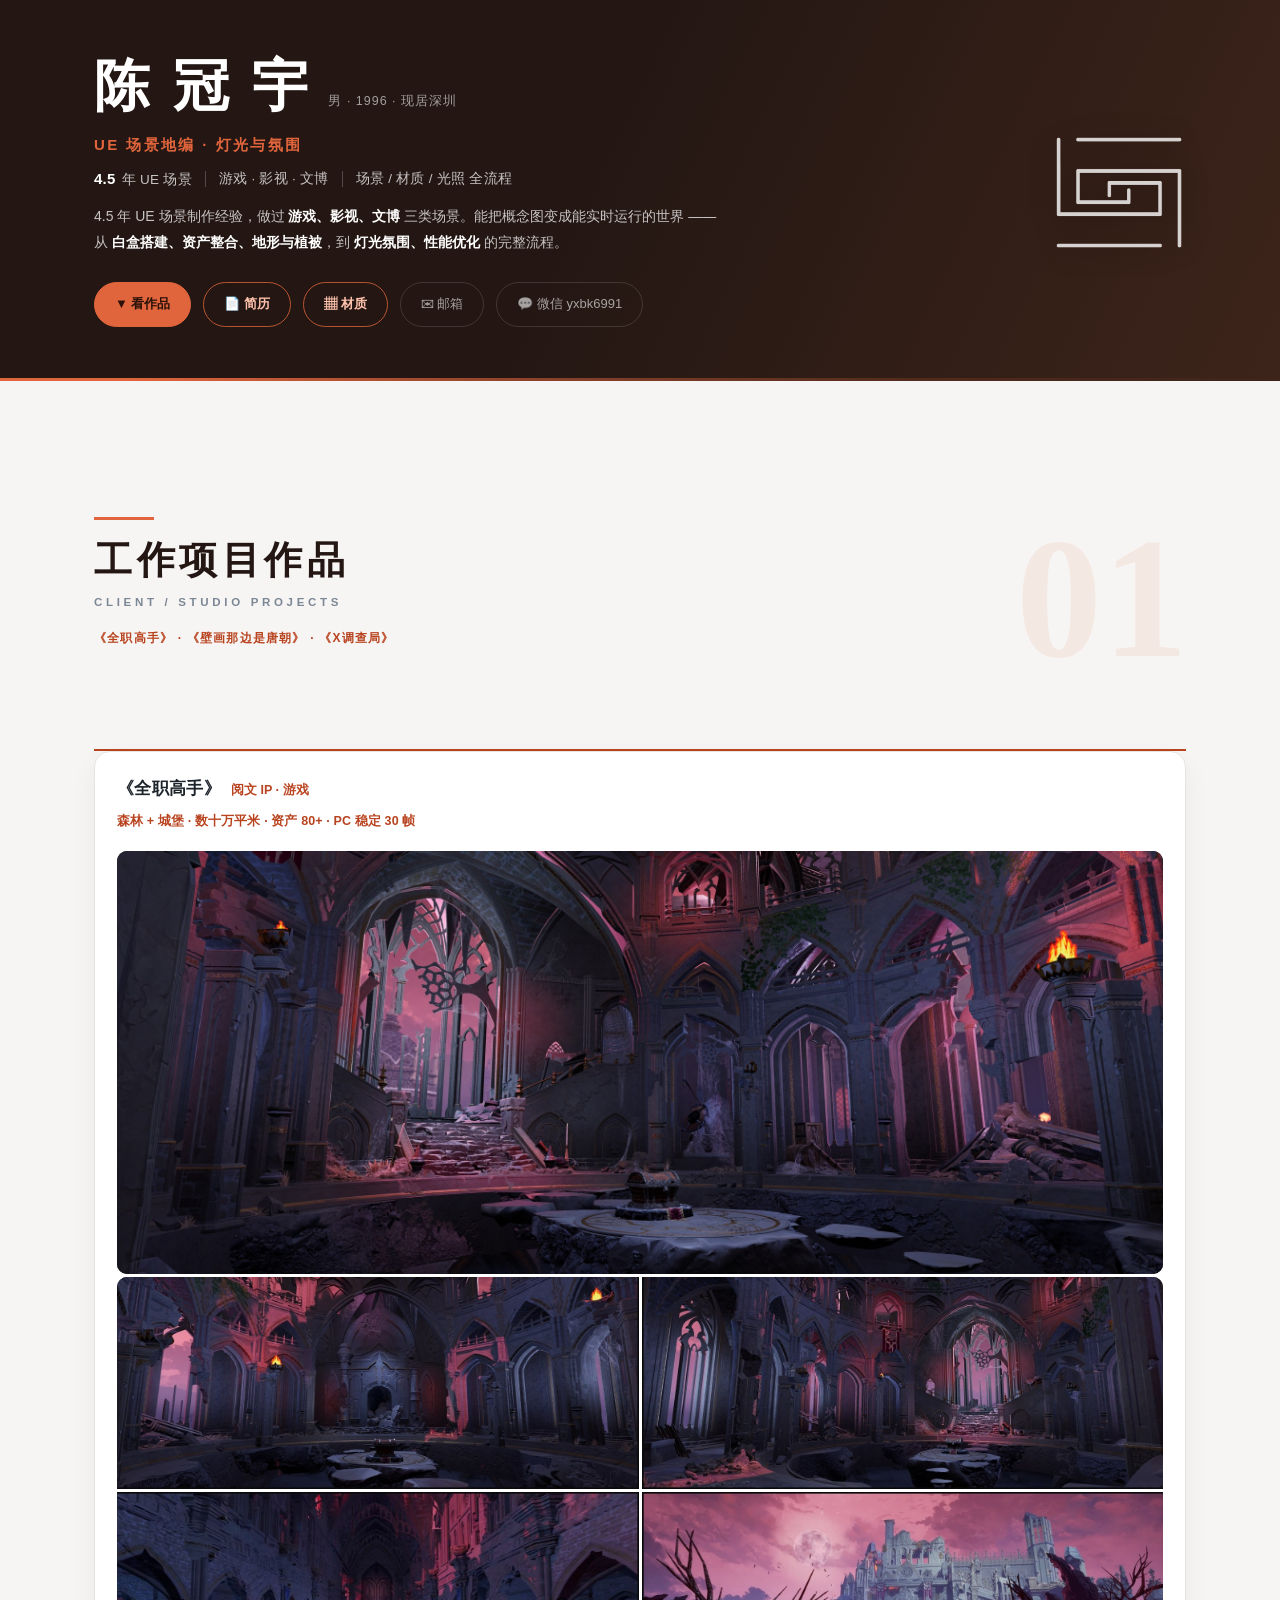
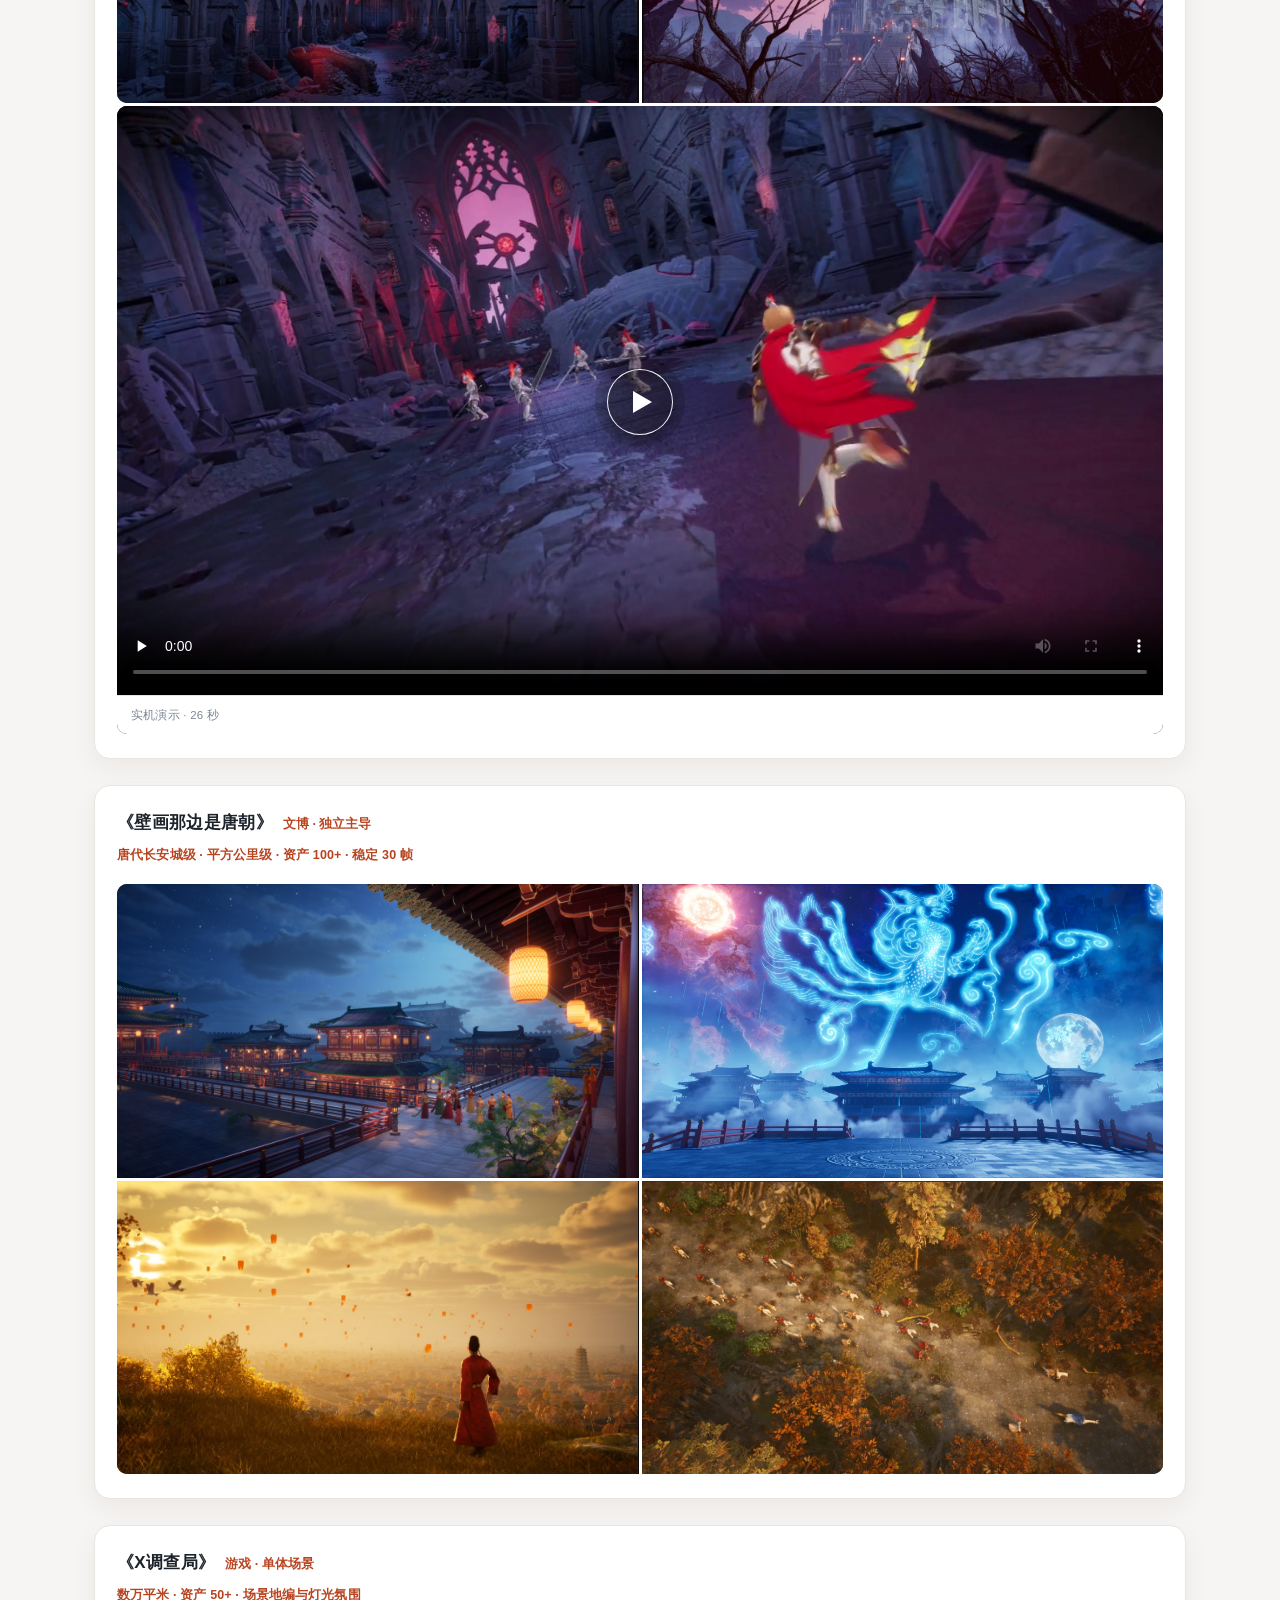
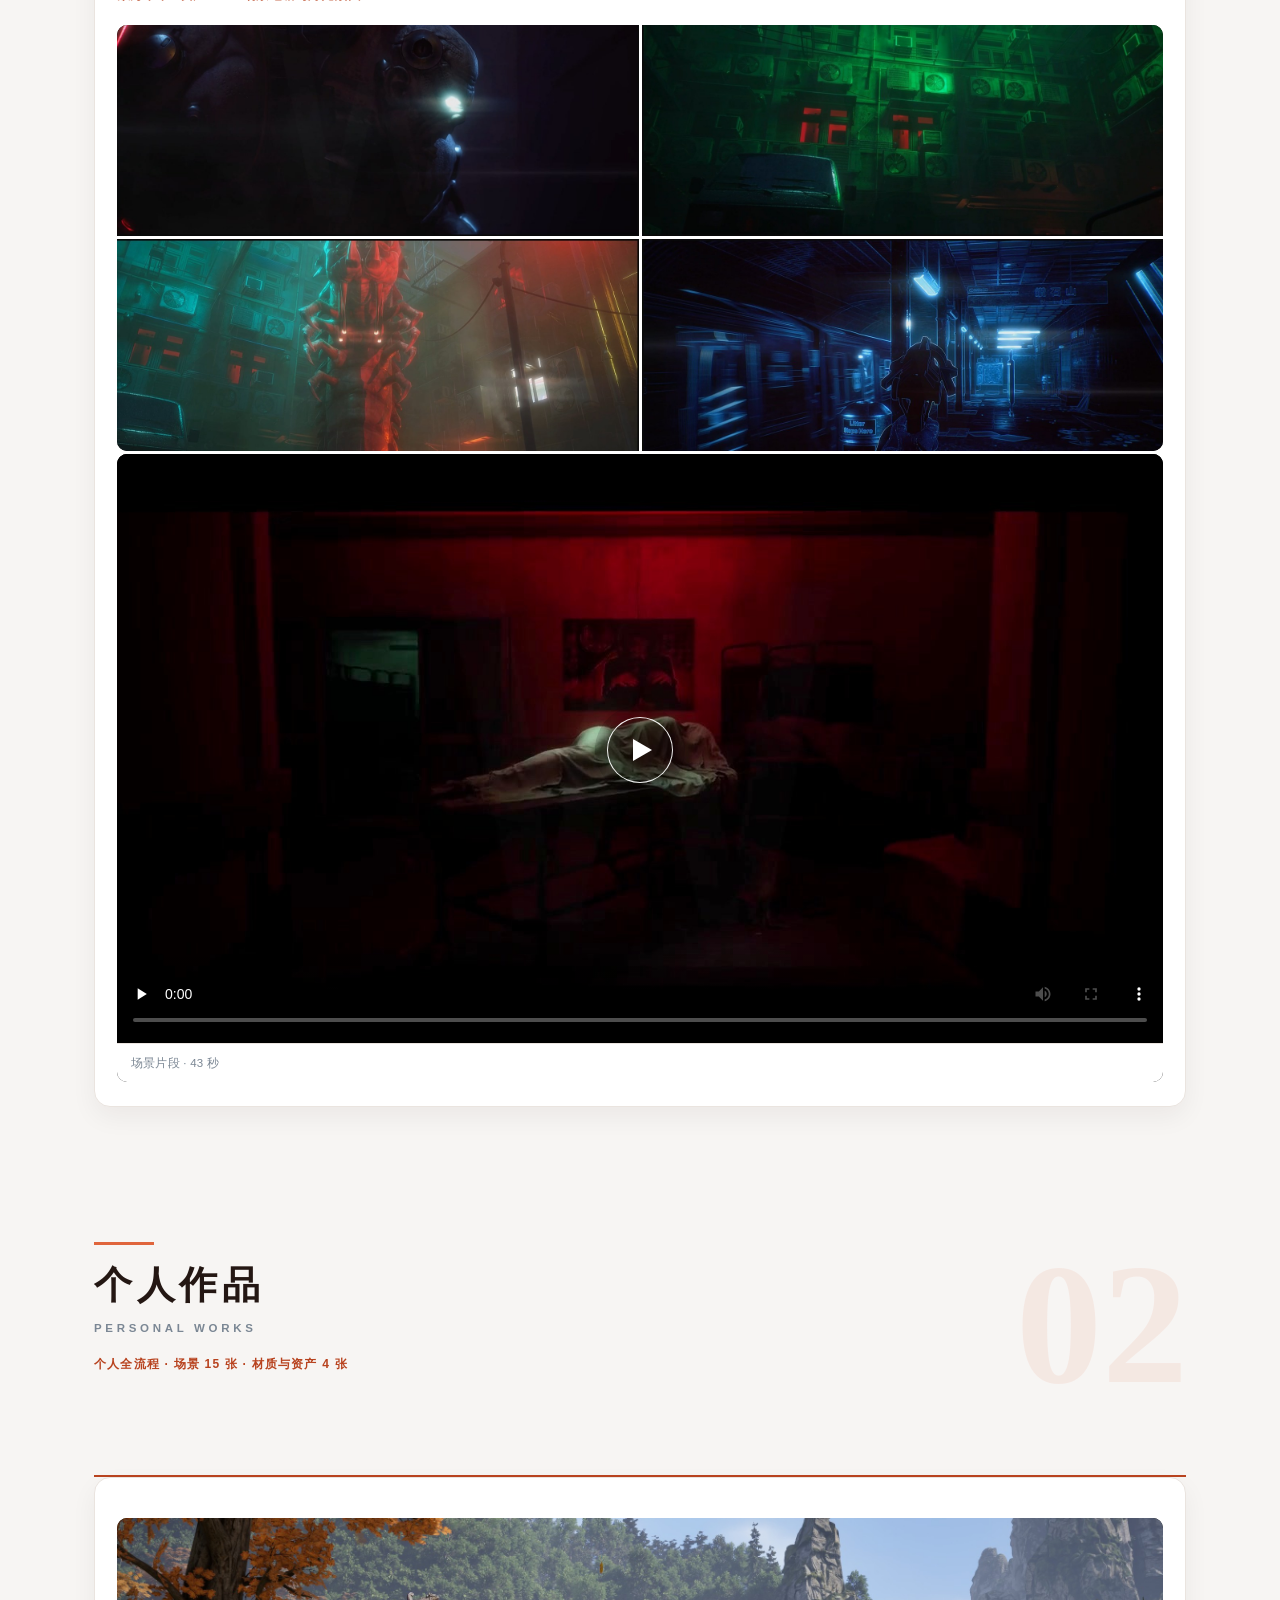
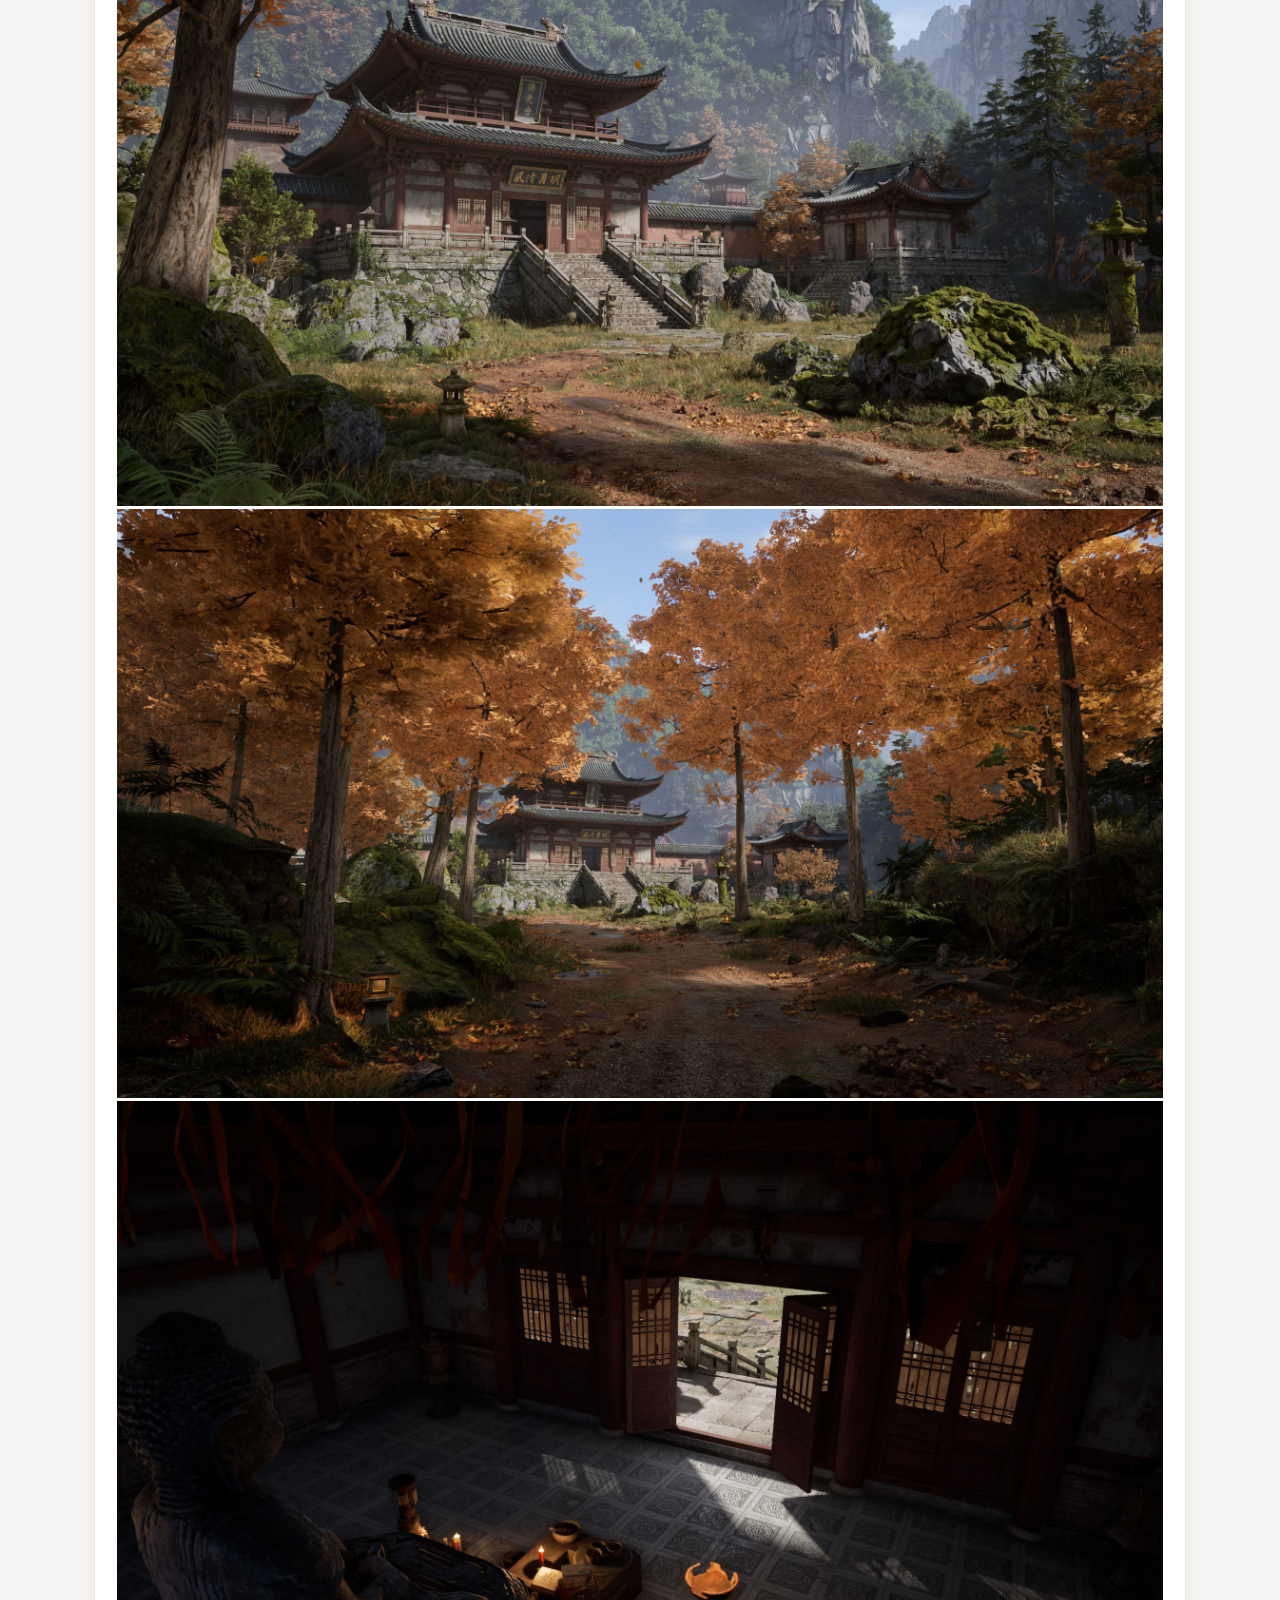
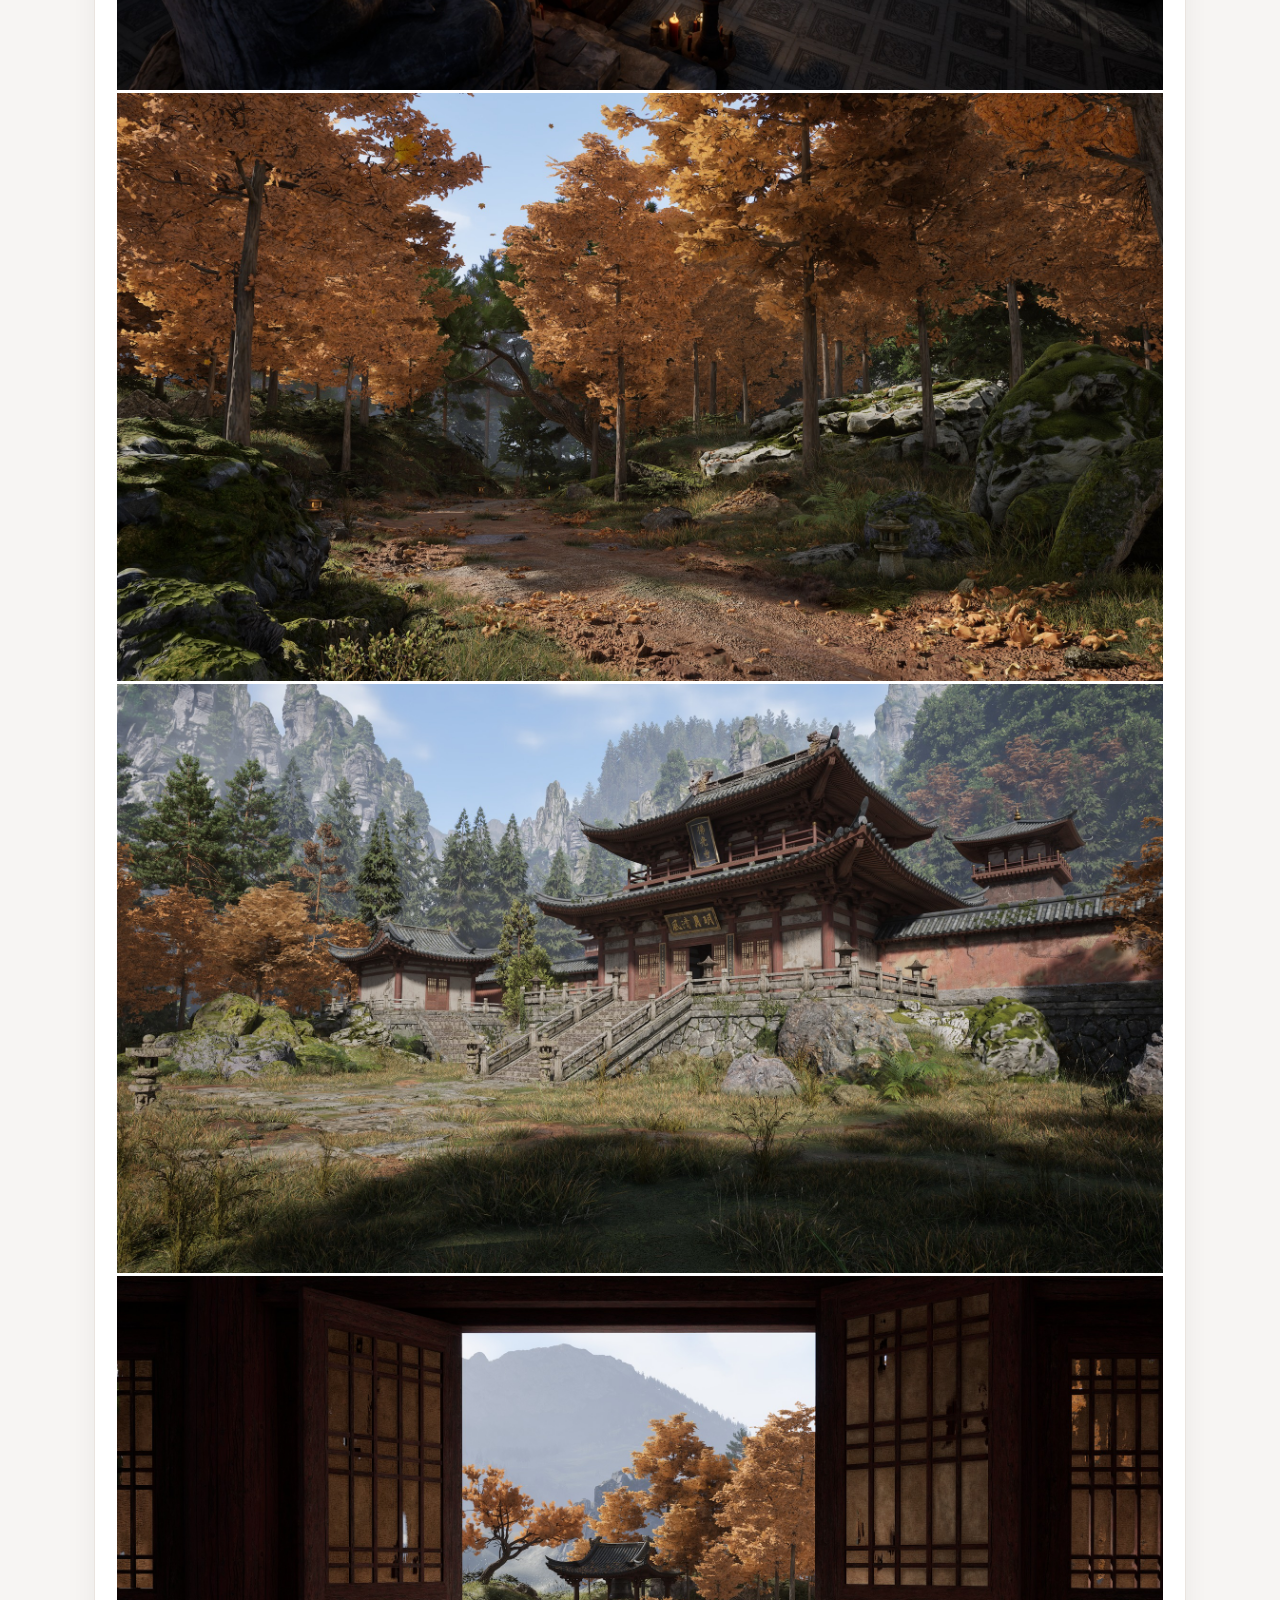
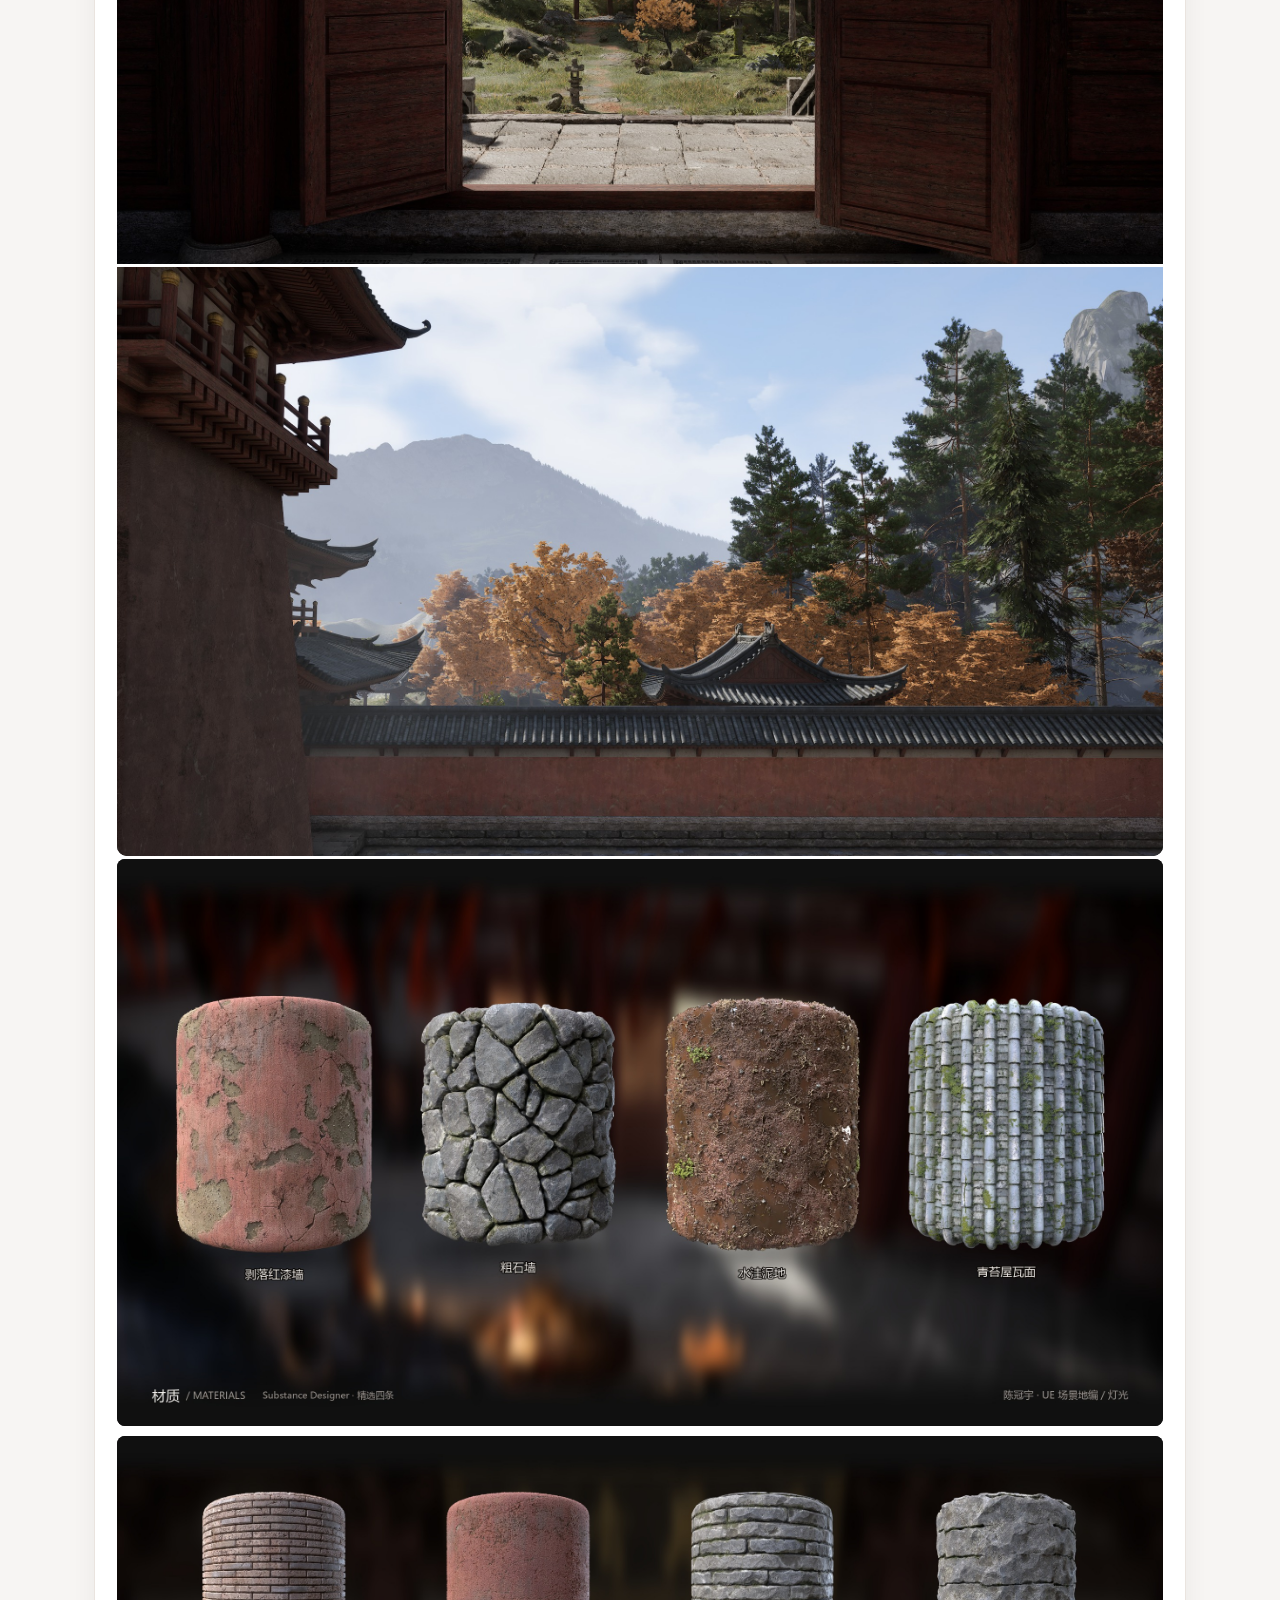
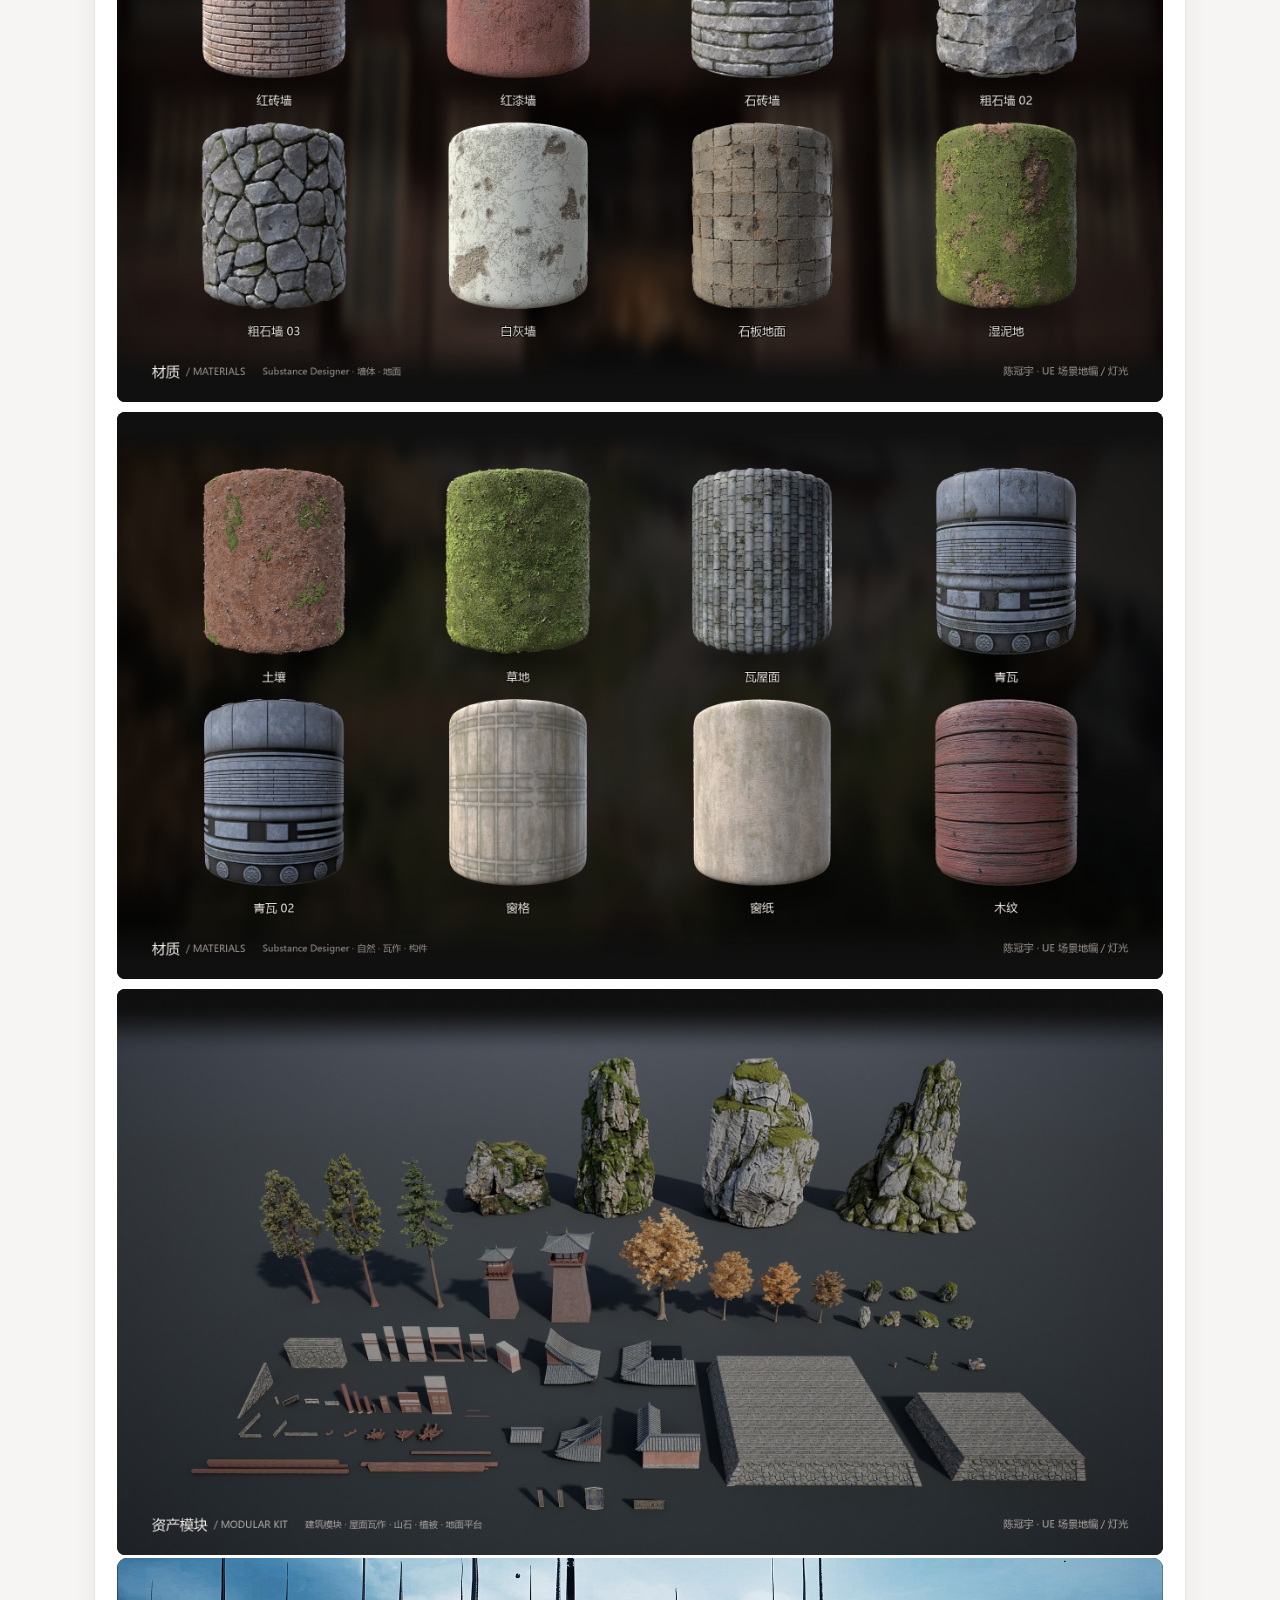
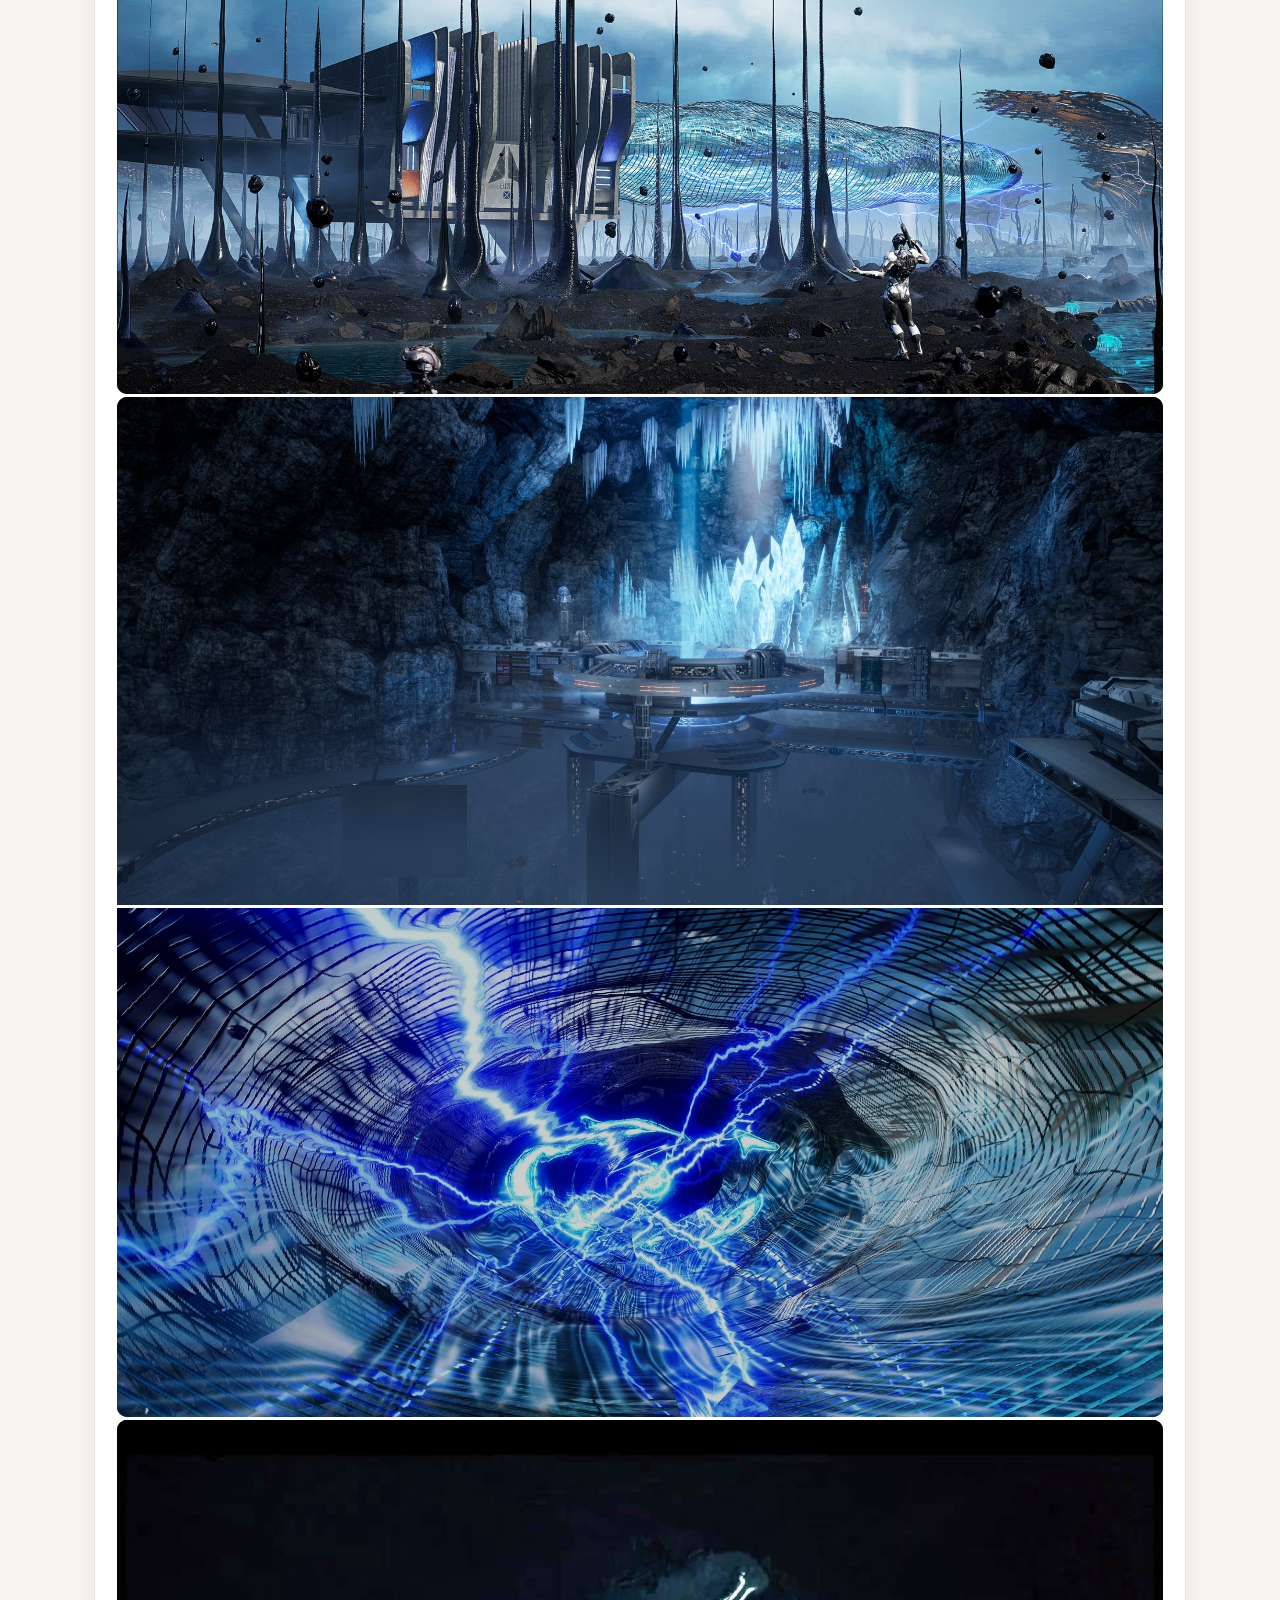
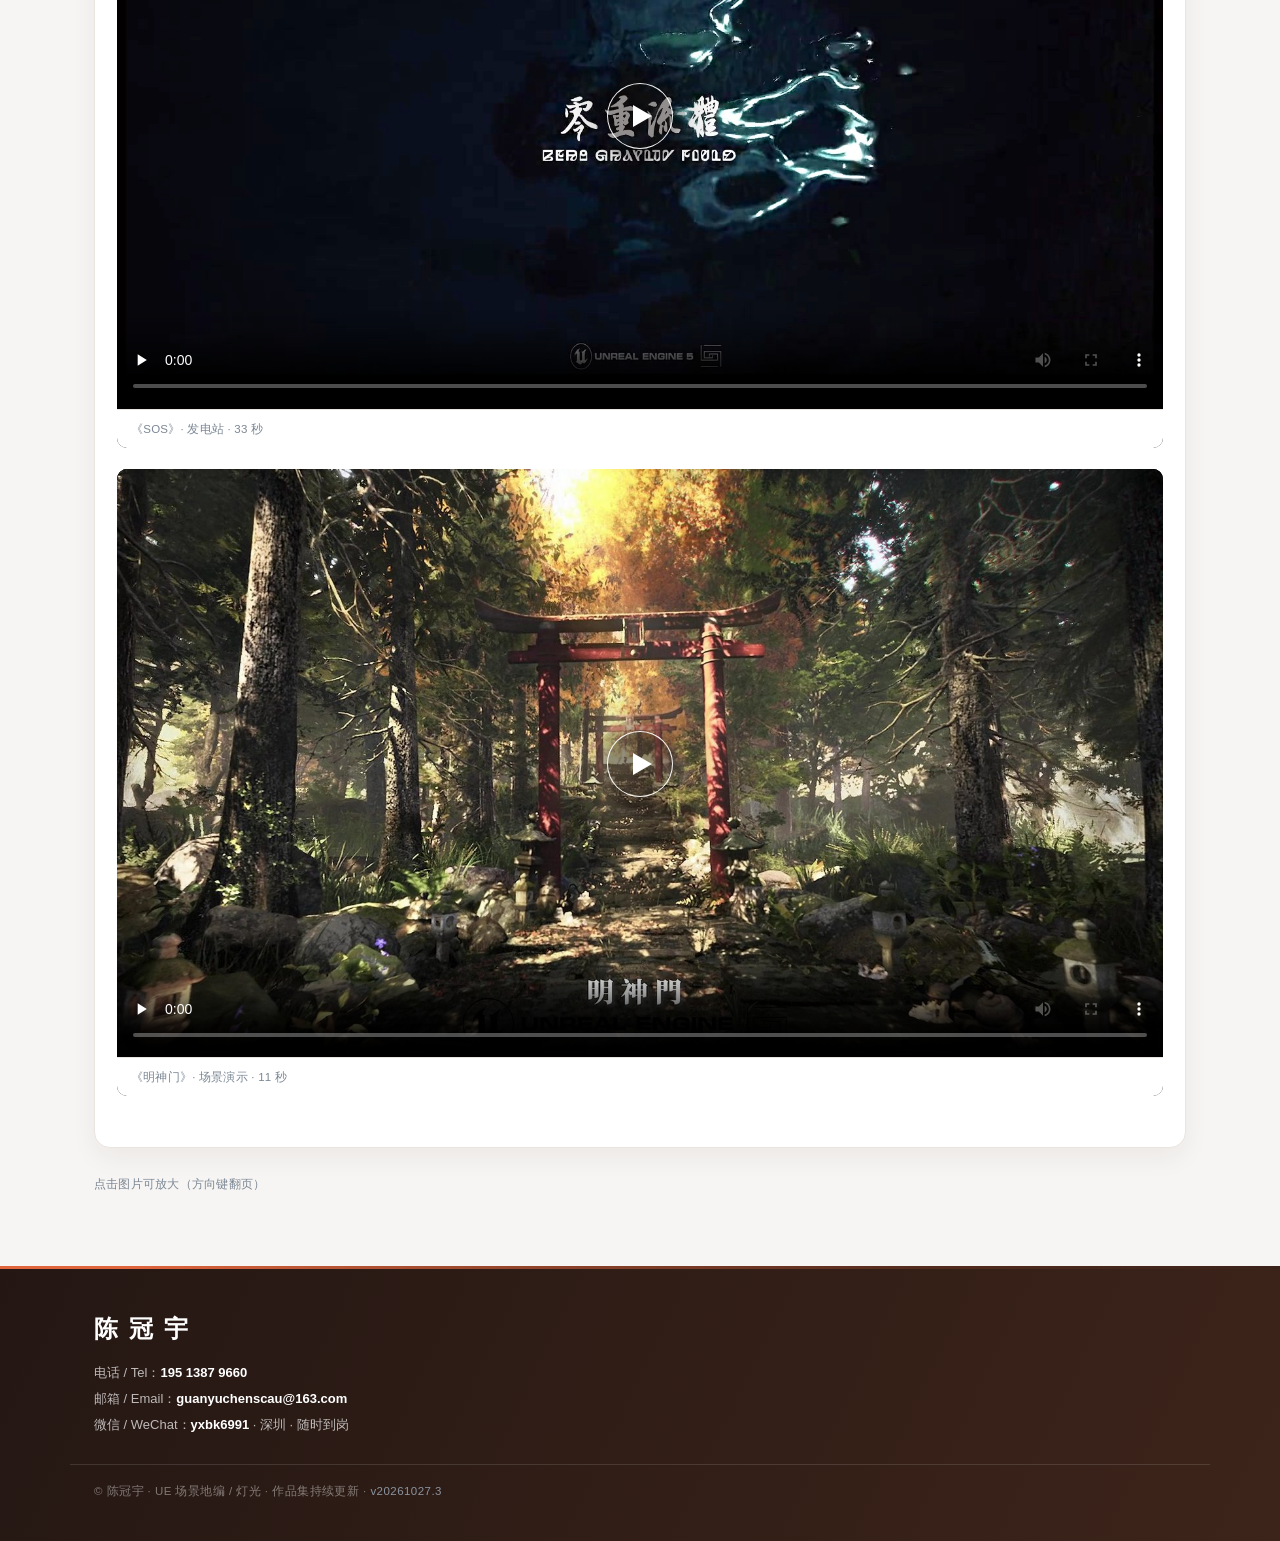
==== index.html @ a3e372e7 "视频重压到 1440/main profile/CRF29（总体积 37MB→18MB，码率降到约 1Mbps）；去掉 contain:paint；播放徽标已轻量化" ====
<!DOCTYPE html>
<html lang="zh-CN">
<head>
<meta charset="UTF-8">
<meta name="viewport" content="width=device-width, initial-scale=1">
<title>陈冠宇 · UE 场景地编 / 灯光 · 作品集</title>
<meta name="author" content="陈冠宇">
<meta name="description" content="UE 场景地编 / 灯光师 · 4.5 年 UE 场景制作 · 游戏 / 影视 / 文博三类场景">
<!--
  作品集页面 v2（真实图片版）
  ─ 单文件 + assets/ 图片，零依赖
  ─ 配色与简历一致：朱砂 --accent:#e0653c
  ─ 图片放同目录 assets/ 下
-->
<style>
:root{
  --ink:#241713; --ink-2:#3d241a; --accent:#e0653c; --accent-ink:#b8431f;
  --text:#22282f; --muted:#7b8794; --line:#eae4df; --paper:#fff;
  --f-serif:"Noto Serif SC","Songti SC","Microsoft YaHei",serif;
  --f-sans:"Microsoft YaHei","Noto Sans SC","DengXian","PingFang SC",sans-serif;
}
*{box-sizing:border-box}
html,body{margin:0;padding:0}
body{background:#f7f5f3;color:var(--text);font-family:var(--f-sans);line-height:1.75;-webkit-font-smoothing:antialiased}
a{color:inherit;text-decoration:none}
img{display:block}
.wrap{max-width:1140px;margin:0 auto;padding:0 24px}

.hero{position:relative;color:#fff;background:linear-gradient(115deg,var(--ink) 0%,var(--ink) 46%,var(--ink-2) 100%);padding:58px 0 54px}
.hero::after{content:'';position:absolute;left:0;bottom:0;width:100%;height:3px;background:linear-gradient(90deg,var(--accent) 0%,var(--accent) 10%,rgba(224,101,60,.55) 42%,rgba(224,101,60,.18) 72%,rgba(224,101,60,0) 100%)}
.hero-in{display:flex;gap:40px;align-items:center;justify-content:space-between;flex-wrap:wrap}
.hero-main{flex:1 1 420px;min-width:0}
.facts{display:flex;flex-wrap:wrap;align-items:center;margin:12px 0 0;font-size:13.5px;letter-spacing:.02em;color:rgba(255,255,255,.74)}
.facts span{padding:0 13px;border-left:1px solid rgba(255,255,255,.22);line-height:1.2}
.facts span:first-child{padding-left:0;border-left:0}
.facts b{color:#fff;font-weight:700;font-size:15px;margin-right:2px}
.name-line{display:flex;align-items:baseline;gap:16px;flex-wrap:wrap}
h1{font-family:var(--f-serif);font-size:clamp(38px,6vw,56px);font-weight:700;letter-spacing:.08em;line-height:1;margin:0}
.basic{font-size:12.5px;color:rgba(255,255,255,.58);letter-spacing:.08em;white-space:nowrap}
.role{margin-top:18px;font-size:15px;font-weight:600;letter-spacing:.16em;color:var(--accent)}
.lede{margin:16px 0 0;max-width:640px;font-size:14px;line-height:1.85;color:rgba(255,255,255,.74)}
.lede b{color:#fff;font-weight:600}
.actions{display:flex;gap:12px;flex-wrap:wrap;margin-top:26px}
.btn{display:inline-flex;align-items:center;gap:8px;padding:10px 20px;border-radius:999px;font-size:13px;font-weight:600;border:1.5px solid rgba(255,255,255,.22);color:rgba(255,255,255,.9);transition:.2s;white-space:nowrap}
.btn:hover{border-color:rgba(255,255,255,.5);background:rgba(255,255,255,.06)}
.btn.primary{border-color:var(--accent);background:rgba(224,101,60,.18);color:#ffb69c}
.btn.primary:hover{background:rgba(224,101,60,.3)}

.block{margin-top:64px;margin-bottom:64px}
body{counter-reset:sec}
.sec-title{position:relative;display:flex;align-items:baseline;gap:10px;font-size:17px;font-weight:700;letter-spacing:.05em;color:var(--accent-ink);margin:0 0 26px;padding-bottom:13px;border-bottom:1px solid var(--line)}
.sec-title em{font-style:normal;font-size:10.5px;font-weight:600;letter-spacing:.18em;color:var(--muted);text-transform:uppercase}
.sec-title::after{counter-increment:sec;content:counter(sec,decimal-leading-zero);position:absolute;right:-2px;top:-18px;font-family:var(--f-serif);font-size:64px;font-weight:700;line-height:.8;color:var(--accent);opacity:.08}

.grid{display:grid;grid-template-columns:repeat(auto-fit,minmax(360px,1fr));gap:26px}
.card{background:var(--paper);border:1px solid var(--line);border-radius:16px;overflow:hidden;box-shadow:0 10px 26px rgba(30,18,12,.055);transition:transform .25s ease,box-shadow .25s ease;display:flex;flex-direction:column}
.card:hover{transform:translateY(-4px);box-shadow:0 18px 38px rgba(30,18,12,.1)}
.card.wide{grid-column:1/-1}
.media{position:relative;background:#171417;overflow:hidden;cursor:zoom-in}
.media img{width:100%;height:100%;object-fit:cover;aspect-ratio:16/9;transition:transform .5s ease}
.card:hover .media img{transform:scale(1.035)}
.media .count{position:absolute;right:10px;bottom:10px;background:rgba(0,0,0,.55);color:#fff;font-size:11px;padding:3px 10px;border-radius:999px;letter-spacing:.04em}
.media .cap{position:absolute;left:0;right:0;bottom:0;padding:26px 16px 12px;background:linear-gradient(to top,rgba(0,0,0,.72),transparent);color:#fff;font-size:12px;letter-spacing:.04em}
.media.wideimg img{aspect-ratio:64/26}
.card-body{padding:20px 22px 22px;display:flex;flex-direction:column;flex:1}
.card-head{display:flex;align-items:baseline;gap:10px;flex-wrap:wrap}
.card-title{font-size:15.5px;font-weight:700;color:#1c232a}
.card-sub{font-size:12.5px;font-weight:600;color:var(--accent-ink)}
.card-date{margin-left:auto;font-size:11.5px;color:var(--muted);white-space:nowrap}
.card-role{margin-top:6px;font-size:12px;color:var(--muted)}
.points{margin:14px 0 0;padding:0;list-style:none}
.points li{position:relative;padding-left:15px;margin-bottom:7px;font-size:13px;line-height:1.72;color:#3f4a55}
.points li::before{content:'';position:absolute;left:2px;top:.62em;width:4.5px;height:4.5px;border-radius:50%;background:var(--accent);opacity:.85}
.points b{color:#1c232a;font-weight:700}
.tags{display:flex;flex-wrap:wrap;gap:7px;margin-top:auto;padding-top:16px}
.tag{font-size:11px;color:#6d5a52;background:#f7f2ef;border:1px solid #eee3dc;border-radius:6px;padding:3px 9px}
.more{margin-top:14px;display:flex;gap:8px;flex-wrap:wrap}
.thumbs{display:flex;gap:6px;margin-top:12px;flex-wrap:wrap}
.thumbs img{width:74px;height:46px;object-fit:cover;border-radius:6px;border:1px solid var(--line);cursor:zoom-in}
.card.coming{border-style:dashed;background:#fdfcfb}
.card.coming .media{background:repeating-linear-gradient(45deg,#f3efec,#f3efec 12px,#f8f5f3 12px,#f8f5f3 24px);aspect-ratio:16/9;display:flex;align-items:center;justify-content:center;color:#a89c95;cursor:default}
.card.coming .card-title{color:#8d817a;font-weight:600}

.videobox{margin-top:14px;max-width:760px;border:1px solid var(--line);border-radius:10px;overflow:hidden;background:#000}
.videobox video{width:100%;display:block;aspect-ratio:16/9;margin:0}

.skills{display:grid;grid-template-columns:repeat(auto-fit,minmax(260px,1fr));gap:18px}
.skill{background:#fff;border:1px solid var(--line);border-radius:12px;padding:16px 18px}
.skill h3{margin:0 0 8px;font-size:12.5px;font-weight:700;letter-spacing:.1em;color:var(--accent-ink)}
.skill p{margin:0;font-size:13px;color:#4a5561;line-height:1.8}

footer{margin-top:72px;background:linear-gradient(115deg,var(--ink) 0%,var(--ink-2) 100%);color:rgba(255,255,255,.82);padding:42px 0 40px;position:relative}
footer::before{content:'';position:absolute;left:0;top:0;width:100%;height:3px;background:linear-gradient(90deg,var(--accent) 0%,var(--accent) 10%,rgba(224,101,60,.55) 42%,rgba(224,101,60,.18) 72%,rgba(224,101,60,0) 100%)}
.foot-in{display:flex;gap:32px;align-items:center;justify-content:space-between;flex-wrap:wrap}
.foot-name{font-family:var(--f-serif);font-size:24px;font-weight:700;letter-spacing:.1em;color:#fff}
.foot-lines{margin-top:10px;font-size:13px;line-height:2;color:rgba(255,255,255,.7)}
.foot-lines b{color:#fff;font-weight:700}
.copyright{margin-top:26px;padding-top:16px;border-top:1px solid rgba(255,255,255,.12);font-size:11.5px;color:rgba(255,255,255,.42);letter-spacing:.04em}

#lb{position:fixed;inset:0;background:rgba(12,10,10,.94);display:none;align-items:center;justify-content:center;z-index:99}
#lb.on{display:flex}
#lb img{max-width:94vw;max-height:88vh;object-fit:contain;border-radius:6px;box-shadow:0 20px 60px rgba(0,0,0,.6)}
#lb .nav{position:absolute;top:50%;transform:translateY(-50%);width:52px;height:52px;border-radius:50%;border:1px solid rgba(255,255,255,.35);background:rgba(0,0,0,.3);color:#fff;font-size:20px;cursor:pointer;display:flex;align-items:center;justify-content:center}
#lb .nav:hover{background:rgba(255,255,255,.15)}
#lb .prev{left:22px}#lb .next{right:22px}
#lb .close{position:absolute;top:20px;right:24px;font-size:26px;color:#fff;cursor:pointer;opacity:.8}
#lb .idx{position:absolute;bottom:22px;left:50%;transform:translateX(-50%);color:rgba(255,255,255,.75);font-size:12.5px;letter-spacing:.1em}

@media (max-width:720px){
  .hero{padding:40px 0 36px}.hero-in{gap:26px}
  .block{margin-top:44px;margin-bottom:44px}.grid{gap:18px;grid-template-columns:1fr}
  .sec-title{font-size:16px;padding:15px 0 12px}.sec-title::after{font-size:40px;top:9px}
  .card-title{font-size:14.5px}.points li{font-size:12.5px}
}

.spec{ color:#b8431f; font-weight:600; letter-spacing:.01em; }
.vnote{ margin-top:7px; font-size:11.5px; color:var(--muted); letter-spacing:.02em; }

/* ===== 作品：图文竖向堆叠（2026-10-22 改版） ===== */
.proj{background:var(--paper);border:1px solid var(--line);border-radius:16px;padding:22px 22px 24px;box-shadow:0 10px 26px rgba(30,18,12,.055);margin-bottom:26px}
.proj-head{display:flex;align-items:baseline;gap:10px;flex-wrap:wrap}
.proj-title{font-size:17px;font-weight:700;color:#1c232a;letter-spacing:.02em}
.proj-sub{font-size:12.5px;font-weight:600;color:var(--accent-ink)}
.proj-date{margin-left:auto;font-size:11.5px;color:var(--muted);white-space:nowrap}
.proj-role{margin-top:6px;font-size:12px;color:var(--muted)}
.proj-line{margin-top:7px;font-size:12.5px;font-weight:600;color:var(--accent-ink);letter-spacing:.01em}
.sec-title{font-size:21px;letter-spacing:.06em;margin:0 0 30px;padding:20px 0 15px;
  border-bottom-color:rgba(36,23,19,.32)}
.sec-title::before{content:'';position:absolute;left:0;top:0;width:100%;height:2px;
  background:var(--accent-ink)}
.sec-title em{font-size:11px}
.sec-title::after{font-size:54px;top:11px;right:0;opacity:.13}
/* 作品图：每 2 张一行，四张拼成一整块（2×2）；不裁切，按原图比例显示 */
.stack{display:grid;grid-template-columns:repeat(2,1fr);gap:3px;margin-top:18px;border-radius:10px;overflow:hidden;background:transparent}   /* 图与图之间统一露纸白细缝 */
.shot{margin:0;border:0;border-radius:0;background:#0b0a0b;position:relative;overflow:hidden;aspect-ratio:2.47}
.shot img{width:100%;height:100%;object-fit:contain;display:block;cursor:zoom-in;transition:filter .22s ease}
.shot:hover img{filter:brightness(1.08)}
.shot figcaption{position:absolute;left:0;right:0;bottom:0;padding:16px 10px 6px;font-size:11px;color:rgba(255,255,255,.92);
  background:linear-gradient(to top,rgba(0,0,0,.65),transparent);letter-spacing:.08em}

/* 排不满 4 张的项目：图片均分整行，避免留空 */
.stack.auto{grid-template-columns:1fr}
.stack.auto .shot{aspect-ratio:auto}
.stack.auto .shot img{height:auto}
.stack.nocap .shot figcaption{display:none}   /* 个人作品：不显示图片说明 */
.stack.uniform .shot img{aspect-ratio:2.05;object-fit:cover;height:auto}   /* 个人作品：三张画幅统一 */
.stack.sheets{ gap:10px; background:transparent; border-radius:0; }
#personal .stack.auto{ background:transparent }   /* 个人作品：整条大图的组内缝也露纸白，和组间缝一致 */
.stack.sheets .shot{ border-radius:8px; overflow:hidden; }
.stack + .stack{ margin-top:3px }   /* 个人作品：主图与下方网格之间的缝 */
.stack.c1{grid-template-columns:1fr}
.stack.c1 .shot{border-radius:0}
.stack.c2 .shot{aspect-ratio:1.778}
.stack.r246 .shot{aspect-ratio:2.4621}   /* 24:10 四格（全职高手 / X调查局） */
.stack.eq206 .shot{aspect-ratio:2.056}
.stack.eq192 .shot{aspect-ratio:1.92}
.stack.c1 .shot{aspect-ratio:2.056}
.stack.cx{grid-template-columns:1fr}              /* 四张拼成的一张整图 */
.stack.cx .shot{aspect-ratio:2.4621;border-radius:10px;overflow:hidden}
.shot.cover img{object-fit:cover}                  /* 长厅纵深裁切填满，与其它两张同尺寸 */
.stack .shot.full{grid-column:1/-1;margin-top:6px;border-radius:10px;overflow:hidden;aspect-ratio:1.778}

.proj.coming{border-style:dashed;background:#fdfcfb}
.ph{border:1px dashed #dfd6cf;border-radius:10px;background:repeating-linear-gradient(45deg,#f5f1ee,#f5f1ee 12px,#faf7f5 12px,#faf7f5 24px);color:#a89c95;font-size:12.5px;text-align:center;padding:40px 0;letter-spacing:.06em}
.hint{margin:4px 0 0;font-size:11.5px;color:var(--muted);letter-spacing:.02em}
.proj-video{margin-top:3px;border-radius:10px;overflow:hidden;background:#000}
.proj-video video{width:100%;display:block;aspect-ratio:16/9;margin:0;background:#000}
.proj-video .vnote{margin:0;padding:9px 14px;border-top:1px solid var(--line);font-size:11.5px;color:var(--muted);background:#fff}
@media (max-width:720px){.proj{padding:16px 14px 18px;border-radius:12px}.stack{gap:3px}.proj-date{margin-left:0}/* 手机：2 列退成单列 */.stack,.stack.c2,.stack.cx,.stack.c1{grid-template-columns:1fr}.stack.sheets{gap:8px}}


/* ===== 作品区扉页（方案①） ===== */
.cover{position:relative;display:flex;flex-direction:column;justify-content:center;
  min-height:clamp(260px,34vh,380px);padding:0 0 30px;overflow:hidden}
.cover .rule{width:60px;height:3px;background:var(--accent);margin-bottom:20px}
.cover .t{font-size:38px;font-weight:700;letter-spacing:.12em;color:var(--ink);line-height:1.1}
.cover .en{margin-top:11px;font-size:11.5px;font-weight:600;letter-spacing:.32em;color:var(--muted);text-transform:uppercase}
.cover .meta{margin-top:16px;font-size:12px;font-weight:600;letter-spacing:.1em;color:var(--accent-ink)}
.cover .n{position:absolute;right:-2px;top:50%;transform:translateY(-50%);pointer-events:none;
  font-family:var(--f-serif);font-size:clamp(120px,13.5vw,172px);font-weight:700;line-height:.75;
  color:var(--accent);opacity:.085}
.cover .line{position:absolute;left:0;bottom:0;width:100%;height:2px;
  background:var(--accent-ink)}
.secskip{position:absolute;visibility:hidden;counter-increment:sec}
@media (max-width:720px){
  .cover{min-height:210px;padding-bottom:22px}.cover .t{font-size:28px}.cover .n{font-size:104px;right:0}
  .cover .rule{margin-bottom:16px}.cover .meta{margin-top:13px}
}


/* ===== 首屏右上标志 ===== */
.hero-mark{flex:0 0 auto;display:flex;align-items:center;justify-content:center;padding:0 4px 0 20px}
.hero-mark img{width:126px;height:auto;opacity:.8;filter:drop-shadow(0 3px 14px rgba(0,0,0,.55))}
@media (max-width:820px){.hero-mark{display:none}}
/* ===== 按钮分层：站内导航(朱砂) vs 联系方式(中性) ===== */
.btn.nav{border-color:rgba(224,101,60,.78);color:#ffc3ad;background:transparent}
.btn.nav:hover{border-color:var(--accent);background:rgba(224,101,60,.16);color:#ffd9c9}
.btn.nav.solid{background:var(--accent);border-color:var(--accent);color:#2b1108}
.btn.nav.solid:hover{background:#f07a52;border-color:#f07a52;color:#2b1108}
.btn.ghost{border-color:rgba(255,255,255,.13);color:rgba(255,255,255,.6);font-weight:500}
.btn.ghost:hover{border-color:rgba(255,255,255,.34);color:#fff;background:rgba(255,255,255,.06)}
/* ===== 悬浮返回 ===== */
#top{position:fixed;right:20px;top:20px;z-index:70;display:inline-flex;align-items:center;gap:7px;
  padding:9px 15px;border-radius:999px;font-size:12.5px;font-weight:600;letter-spacing:.04em;
  color:#fff;background:rgba(28,16,11,.78);border:1px solid rgba(255,255,255,.2);
  -webkit-backdrop-filter:blur(8px);backdrop-filter:blur(8px);cursor:pointer;
  opacity:0;transform:translateY(-10px);pointer-events:none;transition:opacity .25s,transform .25s,border-color .2s}
#top.on{opacity:1;transform:none;pointer-events:auto}
#top:hover{border-color:var(--accent);color:#ffd2bd}
@media (max-width:720px){#top{right:12px;top:12px;padding:8px 12px;font-size:12px}}

/* ===== 视频播放徽标 ===== */
.proj-video{position:relative}
.playb{position:absolute;left:50%;top:calc(50% - 18px);transform:translate(-50%,-50%);width:66px;height:66px;border-radius:50%;background:rgba(14,8,5,.45);border:1.5px solid rgba(255,255,255,.94);display:grid;place-items:center;pointer-events:none;transition:transform .2s,border-color .2s;box-shadow:0 0 0 12px rgba(10,6,4,.14),0 0 34px 22px rgba(10,6,4,.16),0 6px 18px rgba(0,0,0,.40)}
.playb::before{content:'';border-style:solid;border-width:11px 0 11px 19px;
  border-color:transparent transparent transparent #fff;margin-left:5px}
.proj-video.playing .playb{display:none}
.proj-video:hover .playb{border-color:#fff;transform:translate(-50%,-50%) scale(1.06)}
@media (max-width:720px){.playb{width:52px;height:52px;top:calc(50% - 14px)}
  .playb::before{border-width:9px 0 9px 15px;margin-left:4px}}
</style>
</head>
<body>

<header class="hero">
  <div class="wrap hero-in">
    <div class="hero-main">
      <div class="name-line"><h1>陈 冠 宇</h1><span class="basic">男 · 1996 · 现居深圳</span></div>
      <div class="role">UE 场景地编 · 灯光与氛围</div>
      <div class="facts"><span><b>4.5</b> 年 UE 场景</span><span>游戏 · 影视 · 文博</span><span>场景 / 材质 / 光照 全流程</span></div>
      <p class="lede">4.5 年 UE 场景制作经验，做过 <b>游戏、影视、文博</b> 三类场景。能把概念图变成能实时运行的世界 —— 从 <b>白盒搭建、资产整合、地形与植被</b>，到 <b>灯光氛围、性能优化</b> 的完整流程。</p>
      <div class="actions">
        <a class="btn nav solid" href="#works">▼ 看作品</a>
        <a class="btn nav" href="resume/">📄 简历</a>
        <a class="btn nav" href="materials/">▦ 材质</a>
        <a class="btn ghost" href="mailto:guanyuchenscau@163.com">✉ 邮箱</a>
        <span class="btn ghost">💬 微信 yxbk6991</span>
      </div>
    </div>
    <div class="hero-mark"><img src="assets/cgy-logo.png" alt="陈冠宇 标志"></div>
  </div>
</header>

<section class="block wrap" id="works">
  <div class="cover">
    <span class="secskip"></span>
    <div class="n">01</div>
    <div class="rule"></div>
    <div class="t">工作项目作品</div>
    <div class="en">Client / Studio Projects</div>
    <div class="meta">《全职高手》 · 《壁画那边是唐朝》 · 《X调查局》</div>
    <div class="line"></div>
  </div>

  <article class="proj">
    <div class="proj-head">
      <div class="proj-title">《全职高手》</div>
      <div class="proj-sub">阅文 IP · 游戏</div>
    </div>
    <div class="proj-line">森林 + 城堡 · 数十万平米 · 资产 80+ · PC 稳定 30 帧</div>
    <div class="stack auto nocap">
      <figure class="shot"><img src="assets/qz_lead.jpg" data-gallery="g1" loading="lazy" alt="《全职高手》教堂废墟：大殿全景"></figure>
    </div>
    <div class="stack c2 r246 nocap">
      <figure class="shot"><img src="assets/qz_2x2_1.jpg" data-gallery="g1" loading="lazy" alt="教堂废墟 · 大殿中庭"></figure>
      <figure class="shot"><img src="assets/qz_2x2_2.jpg" data-gallery="g1" loading="lazy" alt="教堂废墟 · 拱廊阶梯"></figure>
      <figure class="shot"><img src="assets/qz_2x2_3.jpg" data-gallery="g1" loading="lazy" alt="教堂废墟 · 长廊通道"></figure>
      <figure class="shot"><img src="assets/qz_2x2_4.jpg" data-gallery="g1" loading="lazy" alt="教堂废墟 · 外景废墟"></figure>
    </div>
    <div class="proj-video">
      <video src="assets/qz_show_1440.mp4" poster="assets/qz_video_poster.jpg?v=5" controls preload="none" playsinline></video>
      <span class="playb" aria-hidden="true"></span>
      <div class="vnote">实机演示 · 26 秒</div>
    </div>
  </article>

  <article class="proj">
    <div class="proj-head">
      <div class="proj-title">《壁画那边是唐朝》</div>
      <div class="proj-sub">文博 · 独立主导</div>
    </div>
    <div class="proj-line">唐代长安城级 · 平方公里级 · 资产 100+ · 稳定 30 帧</div>
    <div class="stack c2 nocap">
      <figure class="shot"><img src="assets/hero_street.jpg" data-gallery=" data-gallery="g2"" data-i="0" loading="lazy" alt="夜景长廊"></figure>
      <figure class="shot"><img src="assets/bh_3.jpg" data-gallery=" data-gallery="g2"" data-i="1" loading="lazy" alt="唐代场景"></figure>
      <figure class="shot"><img src="assets/sunset_lowres.jpg" data-gallery=" data-gallery="g2"" data-i="2" loading="lazy" alt="黄昏长安"></figure>
      <figure class="shot"><img src="assets/bh_5.jpg" data-gallery=" data-gallery="g2"" data-i="3" loading="lazy" alt="唐代场景"></figure>
    </div>
  </article>

  <article class="proj">
    <div class="proj-head">
      <div class="proj-title">《X调查局》</div>
      <div class="proj-sub">游戏 · 单体场景</div>
    </div>
    <div class="proj-line">数万平米 · 资产 50+ · 场景地编与灯光氛围</div>
    <div class="stack c2 r246 nocap">
      <figure class="shot"><img src="assets/xdcj_2x2_1.jpg" data-gallery="g5" loading="lazy" alt="场景 · 机械特写"></figure>
      <figure class="shot"><img src="assets/xdcj_2x2_2.jpg" data-gallery="g5" loading="lazy" alt="场景 · 建筑立面"></figure>
      <figure class="shot"><img src="assets/xdcj_2x2_3.jpg" data-gallery="g5" loading="lazy" alt="场景 · 霓虹街道"></figure>
      <figure class="shot"><img src="assets/xdcj_2x2_4.jpg" data-gallery="g5" loading="lazy" alt="场景 · 通道"></figure>
    </div>
    <div class="proj-video">
      <video src="assets/xdcj_show_1440.mp4" poster="assets/xdcj_poster.jpg?v=5" controls preload="none" playsinline></video>
      <span class="playb" aria-hidden="true"></span>
      <div class="vnote">场景片段 · 43 秒</div>
    </div>
  </article>

</section>

<section class="block wrap" id="personal">
  <div class="cover">
    <span class="secskip"></span>
    <div class="n">02</div>
    <div class="rule"></div>
    <div class="t">个人作品</div>
    <div class="en">Personal Works</div>
    <div class="meta">个人全流程 · 场景 15 张 · 材质与资产 4 张</div>
    <div class="line"></div>
  </div>
  <article class="proj">
    <div class="stack auto nocap">
      <figure class="shot"><img src="assets/env_1.jpg" data-gallery="g4" data-i="0" loading="lazy" alt="山寺场景 · 秋林全景"></figure>
      <figure class="shot"><img src="assets/env_2.jpg" data-gallery="g4" data-i="1" loading="lazy" alt="山寺场景 · 殿前土路"></figure>
      <figure class="shot"><img src="assets/env_3.jpg" data-gallery="g4" data-i="2" loading="lazy" alt="山寺场景 · 室内烛光"></figure>
      <figure class="shot"><img src="assets/env_4.jpg" data-gallery="g4" data-i="3" loading="lazy" alt="山寺场景 · 林间石径"></figure>
      <figure class="shot"><img src="assets/env_5.jpg" data-gallery="g4" data-i="4" loading="lazy" alt="山寺场景 · 正殿正面"></figure>
      <figure class="shot"><img src="assets/env_6.jpg" data-gallery="g4" data-i="5" loading="lazy" alt="山寺场景 · 门内望外"></figure>
      <figure class="shot"><img src="assets/env_7.jpg" data-gallery="g4" data-i="6" loading="lazy" alt="山寺场景 · 红墙远山"></figure>
    </div>
    <div class="stack auto nocap sheets">
      <figure class="shot"><img src="assets/mat8_3.jpg" data-gallery="g4" data-i="7" loading="lazy" alt="材质渲染 · 精选四条：剥落红漆墙 / 粗石墙 / 水洼泥地 / 青苔屋瓦面"></figure>
      <figure class="shot"><img src="assets/mat8_1.jpg" data-gallery="g4" data-i="8" loading="lazy" alt="材质渲染 · 墙体与地面 8 组"></figure>
      <figure class="shot"><img src="assets/mat8_2.jpg" data-gallery="g4" data-i="9" loading="lazy" alt="材质渲染 · 自然瓦作构件 8 组"></figure>
      <figure class="shot"><img src="assets/mat_kit.jpg" data-gallery="g4" data-i="10" loading="lazy" alt="资产模块总览：建筑模块 / 屋面瓦作 / 山石 / 植被 / 地面平台"></figure>
    </div>
    <div class="stack auto nocap">
      <figure class="shot"><img src="assets/moon_3.jpg" data-gallery="g4" data-i="11" loading="lazy" alt="登月场景"></figure>
    </div>
    <div class="stack auto nocap">
      <figure class="shot"><img src="assets/icecave.jpg" data-gallery="g4" data-i="12" loading="lazy" alt="冰晶洞窟"></figure>
      <figure class="shot"><img src="assets/cinema4.jpg" data-gallery="g4" data-i="13" loading="lazy" alt="蓝色能量特效"></figure>
    </div>
    <div class="proj-video">
      <video src="assets/sos_show_1440.mp4" poster="assets/sos_poster.jpg?v=5" controls preload="none" playsinline></video>
      <span class="playb" aria-hidden="true"></span>
      <div class="vnote">《SOS》· 发电站 · 33 秒</div>
    </div>
    <div class="stack auto nocap">
      <figure class="shot"><img src="assets/shenshe.jpg" data-gallery="g4" loading="lazy" alt="明神门 · 鸟居石径"></figure>
    </div>
    <div class="proj-video">
      <video src="assets/msm_show_1440.mp4" poster="assets/msm_poster.jpg?v=5" controls preload="none" playsinline></video>
      <span class="playb" aria-hidden="true"></span>
      <div class="vnote">《明神门》· 场景演示 · 11 秒</div>
    </div>
    <div class="stack auto nocap">
      <figure class="shot"><img src="assets/kill_00.jpg" data-gallery="g4" loading="lazy" alt="佛像 · 千手观音殿"></figure>
      <figure class="shot"><img src="assets/kill_02.jpg" data-gallery="g4" loading="lazy" alt="个人作品场景"></figure>
      <figure class="shot"><img src="assets/kill_05.jpg" data-gallery="g4" loading="lazy" alt="个人作品场景"></figure>
      <figure class="shot"><img src="assets/kill_04.jpg" data-gallery="g4" loading="lazy" alt="个人作品场景"></figure>
    </div>
  </article>

  <div class="hint">点击图片可放大（方向键翻页）</div>
</section>

<footer>
  <div class="wrap foot-in">
    <div>
      <div class="foot-name">陈 冠 宇</div>
      <div class="foot-lines">
        电话 / Tel：<b>195 1387 9660</b><br>
        邮箱 / Email：<b>guanyuchenscau@163.com</b><br>
        微信 / WeChat：<b>yxbk6991</b> · 深圳 · 随时到岗
      </div>
    </div>
  </div>
  <div class="wrap copyright">© 陈冠宇 · UE 场景地编 / 灯光 · 作品集持续更新 · <span style="color:#8a94a0">v20261027.3</span></div>
</footer>

<div id="top" role="button" aria-label="返回顶部">↑ 返回</div>

<div id="lb">
  <span class="close" onclick="lbClose()">×</span>
  <span class="nav prev" onclick="lbGo(-1)">‹</span>
  <img id="lbimg" src="" alt="">
  <span class="nav next" onclick="lbGo(1)">›</span>
  <span class="idx" id="lbidx"></span>
</div>

<script>
var G = {};   // 运行时从页面 DOM 建表，图序永远等于页面顺序
document.querySelectorAll('[data-gallery]').forEach(function(el){
  var g = el.getAttribute('data-gallery');
  (G[g] = G[g] || []).push(el.getAttribute('src'));
});
var cur = null, idx = 0;
function lbOpen(g, i){
  if (!G[g]) return;
  cur = g; idx = i;
  document.getElementById('lbimg').src = G[g][i];
  document.getElementById('lbidx').textContent = (i + 1) + ' / ' + G[g].length;
  document.getElementById('lb').classList.add('on');
}
function lbGo(d){
  if (!cur) return;
  var n = G[cur].length;
  idx = (idx + d + n) % n;
  lbOpen(cur, idx);
}
function lbClose(){
  document.getElementById('lb').classList.remove('on');
  cur = null;
}
document.addEventListener('click', function(e){
  var t = e.target.closest('[data-gallery]');
  if (!t) return;
  var g = t.getAttribute('data-gallery');
  var nodes = document.querySelectorAll('[data-gallery="' + g + '"]'), i = 0;
  for (var k = 0; k < nodes.length; k++) { if (nodes[k] === t) { i = k; break; } }
  lbOpen(g, i);   /* 点哪张开哪张，不依赖 data-i */
});
document.addEventListener('keydown', function(e){
  if (!cur) return;
  if (e.key === 'Escape') lbClose();
  if (e.key === 'ArrowLeft') lbGo(-1);
  if (e.key === 'ArrowRight') lbGo(1);
});

(function(){
  var t = document.getElementById('top');
  function upd(){ if (t) t.classList.toggle('on', window.scrollY > 320); }
  window.addEventListener('scroll', upd, {passive:true}); upd();
  if (t) t.addEventListener('click', function(){ window.scrollTo({top:0, behavior:'smooth'}); });
})();

document.querySelectorAll('.proj-video video').forEach(function(v){
  var box = v.closest('.proj-video');
  v.addEventListener('play', function(){ if(box) box.classList.add('playing'); });
  v.addEventListener('ended', function(){ if(box) box.classList.remove('playing'); });
});
</script>
</body>
</html>
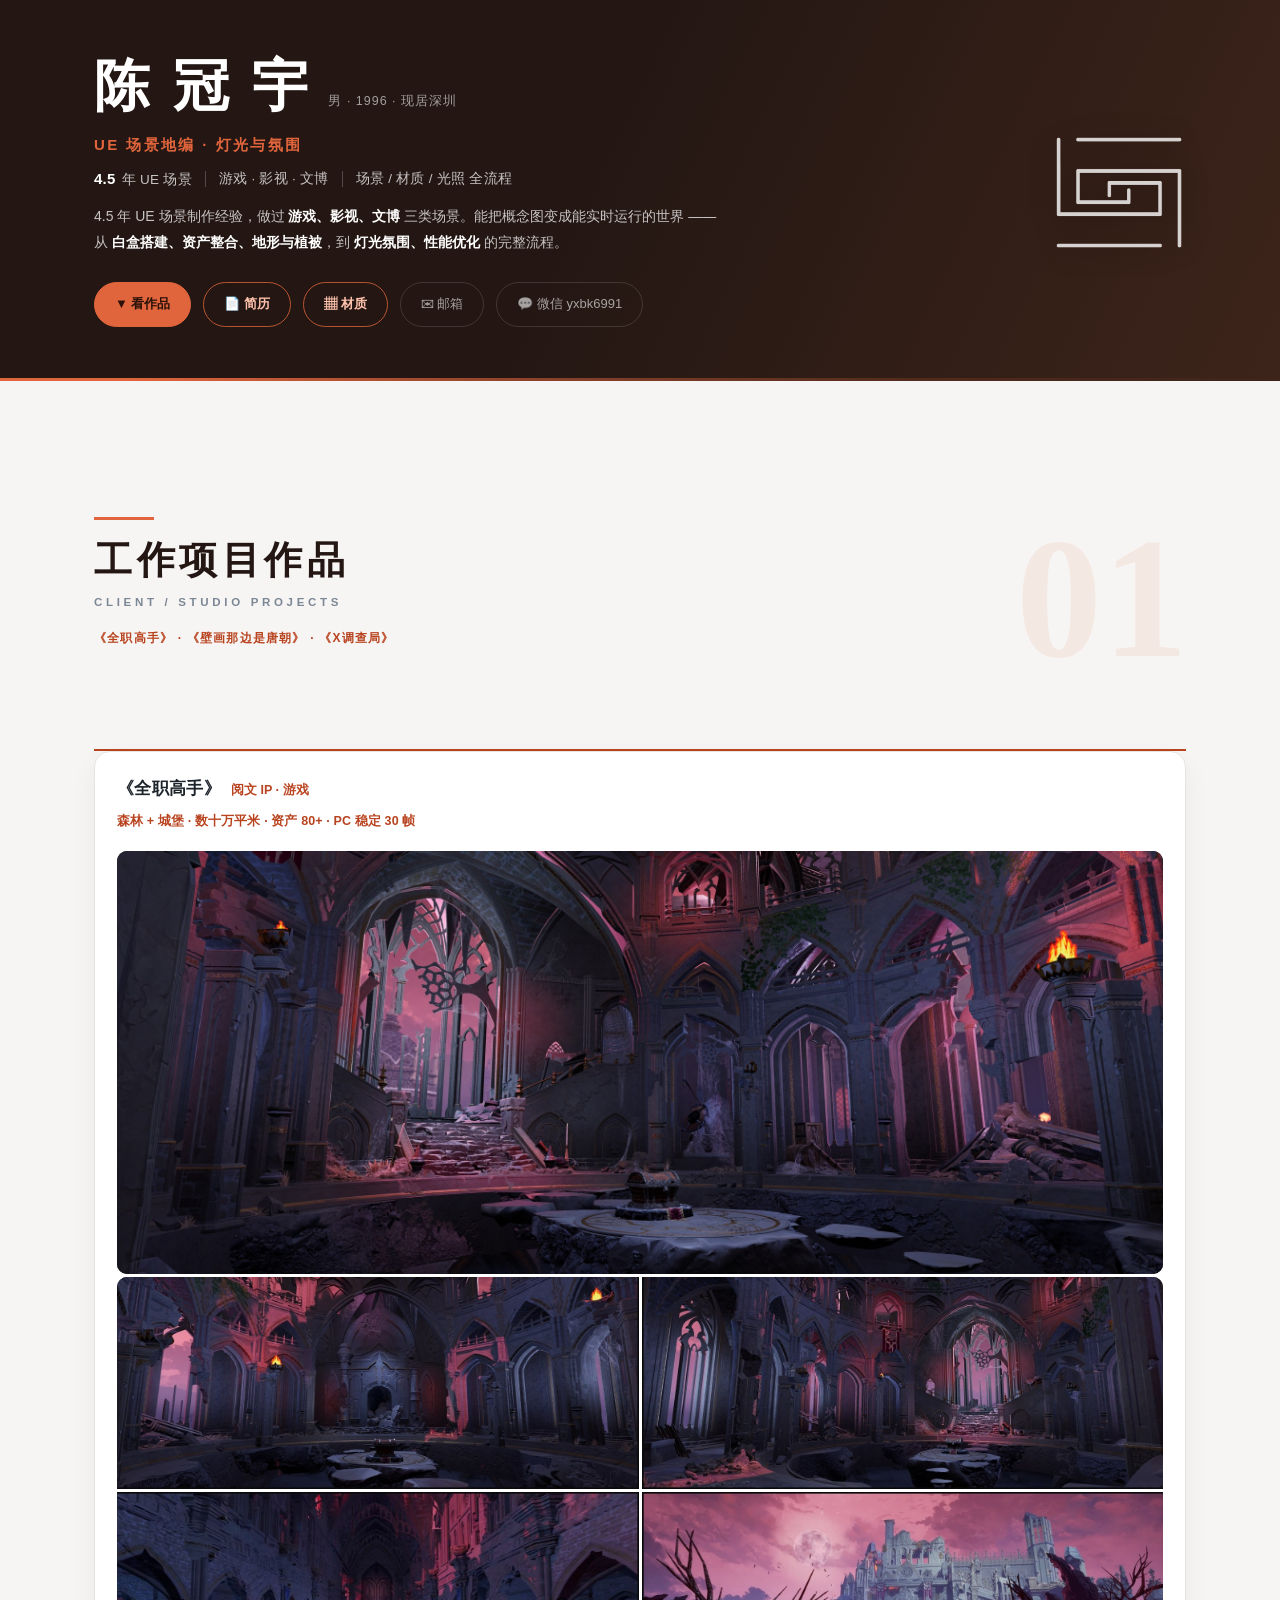
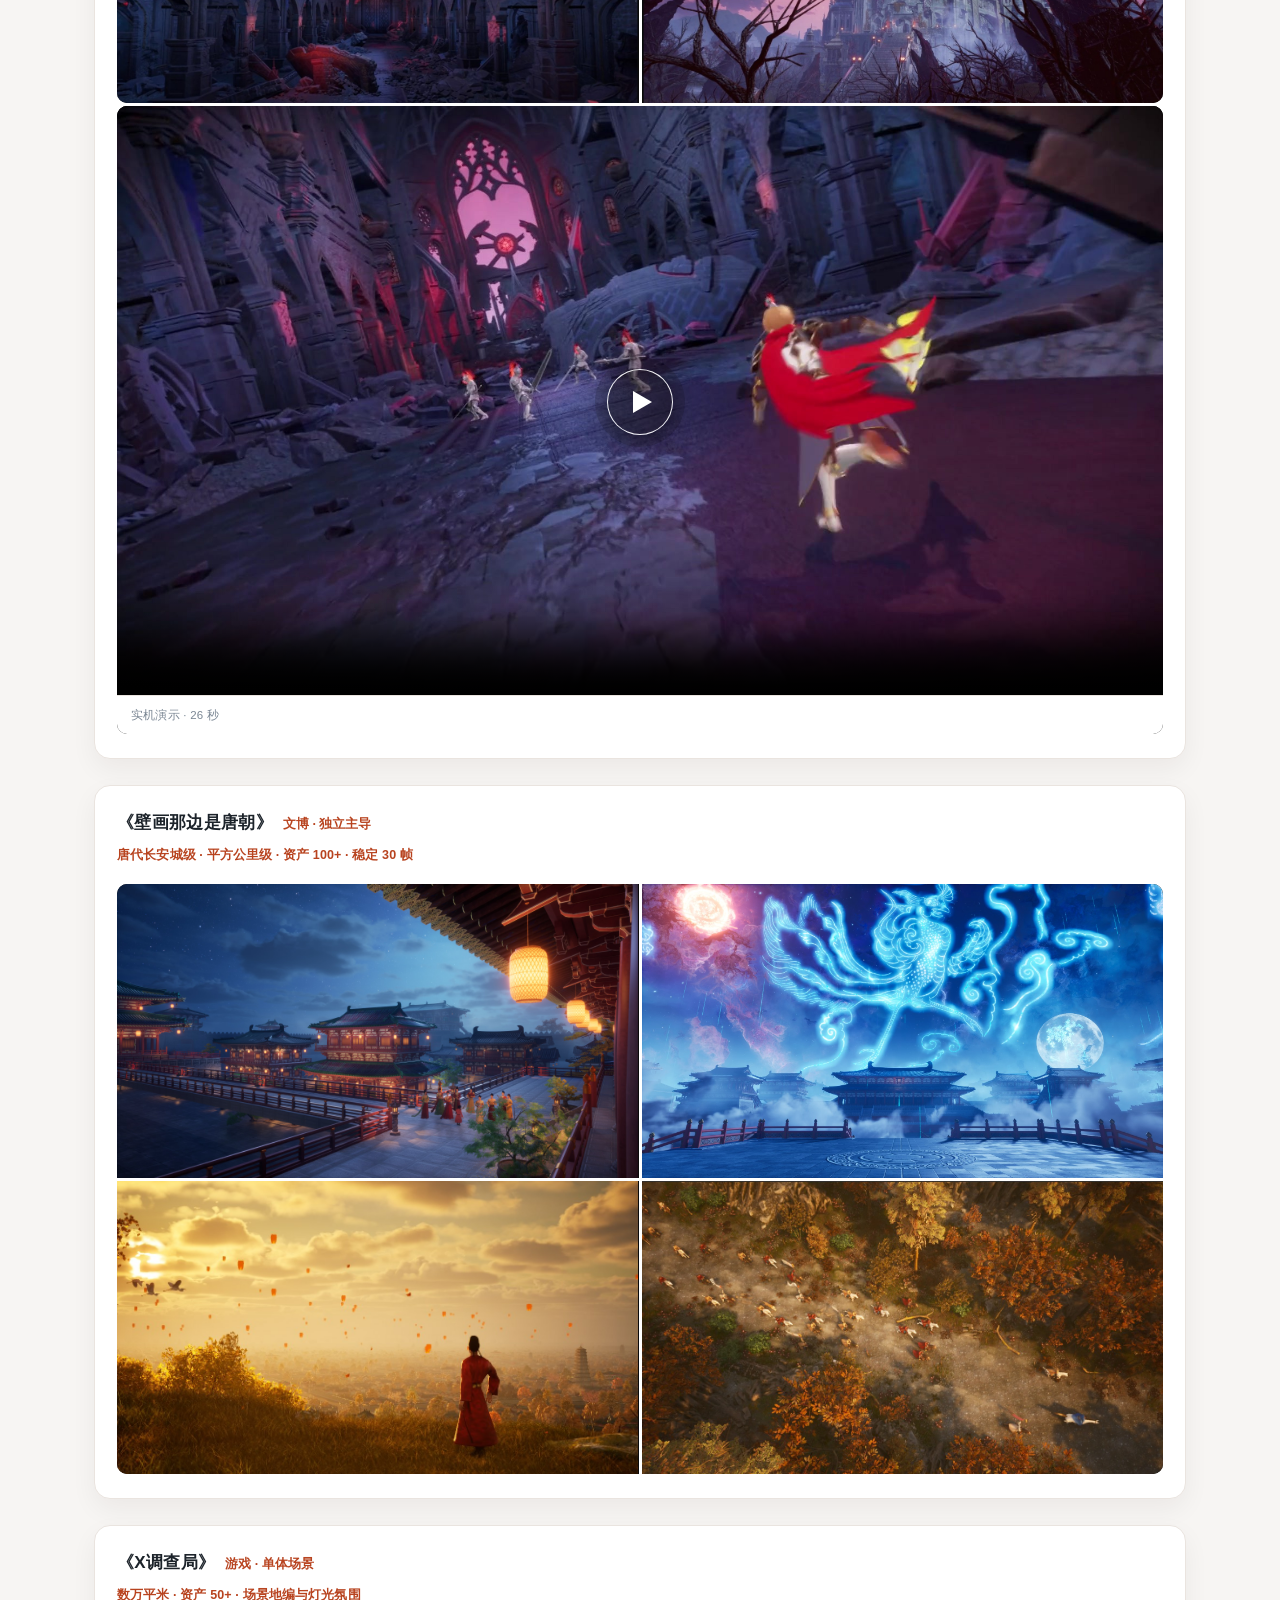
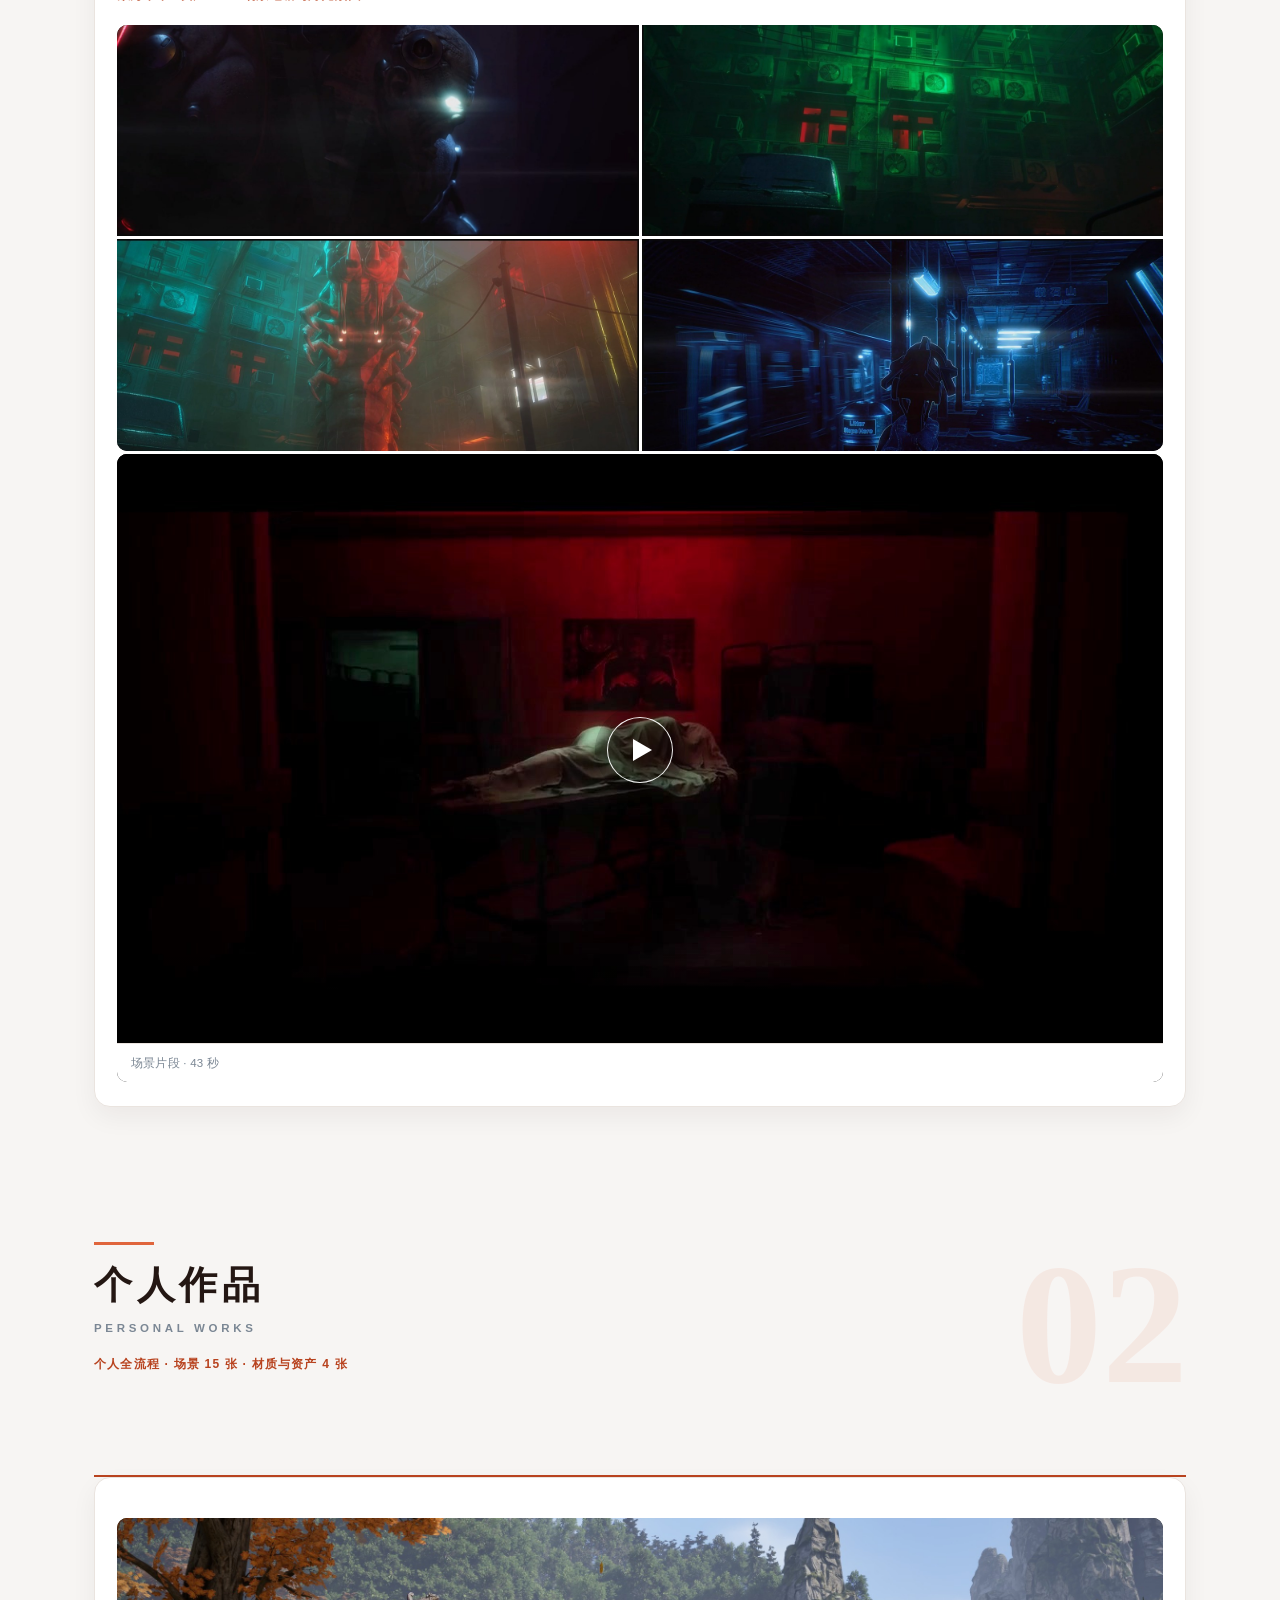
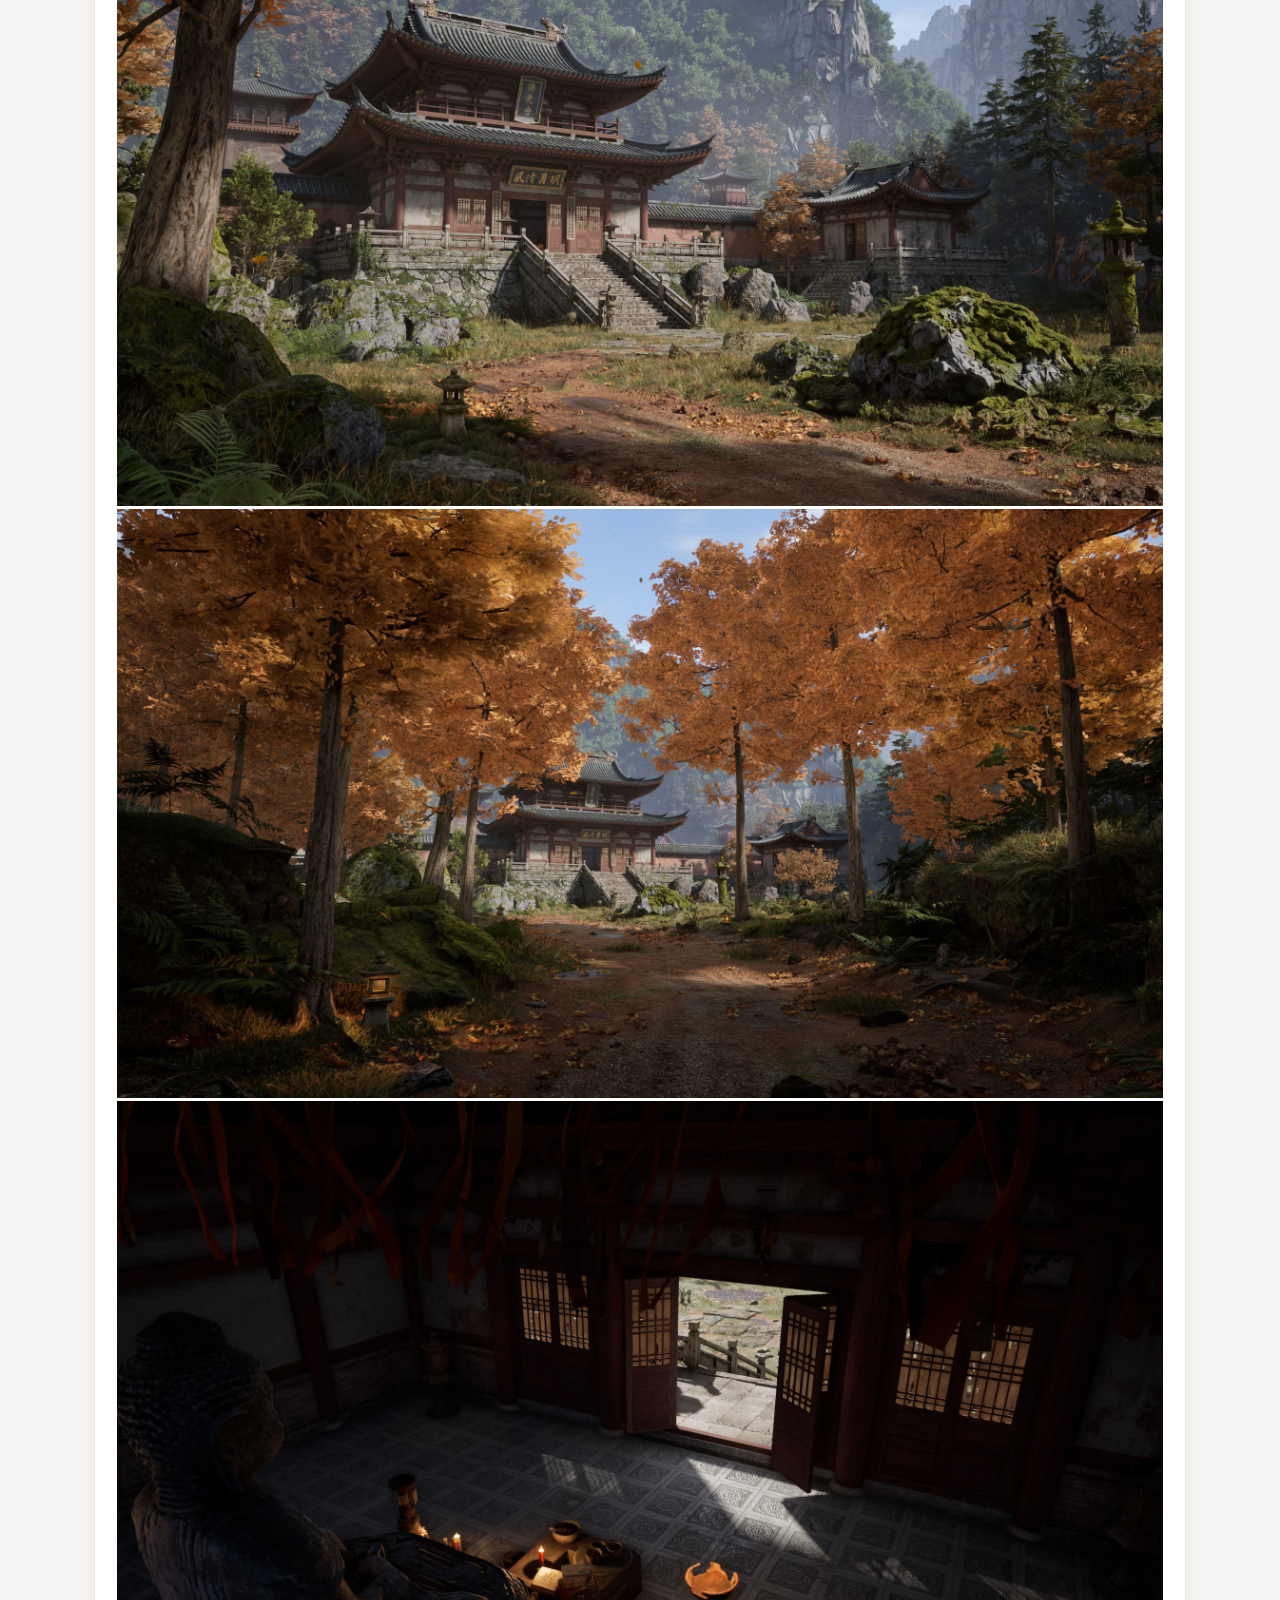
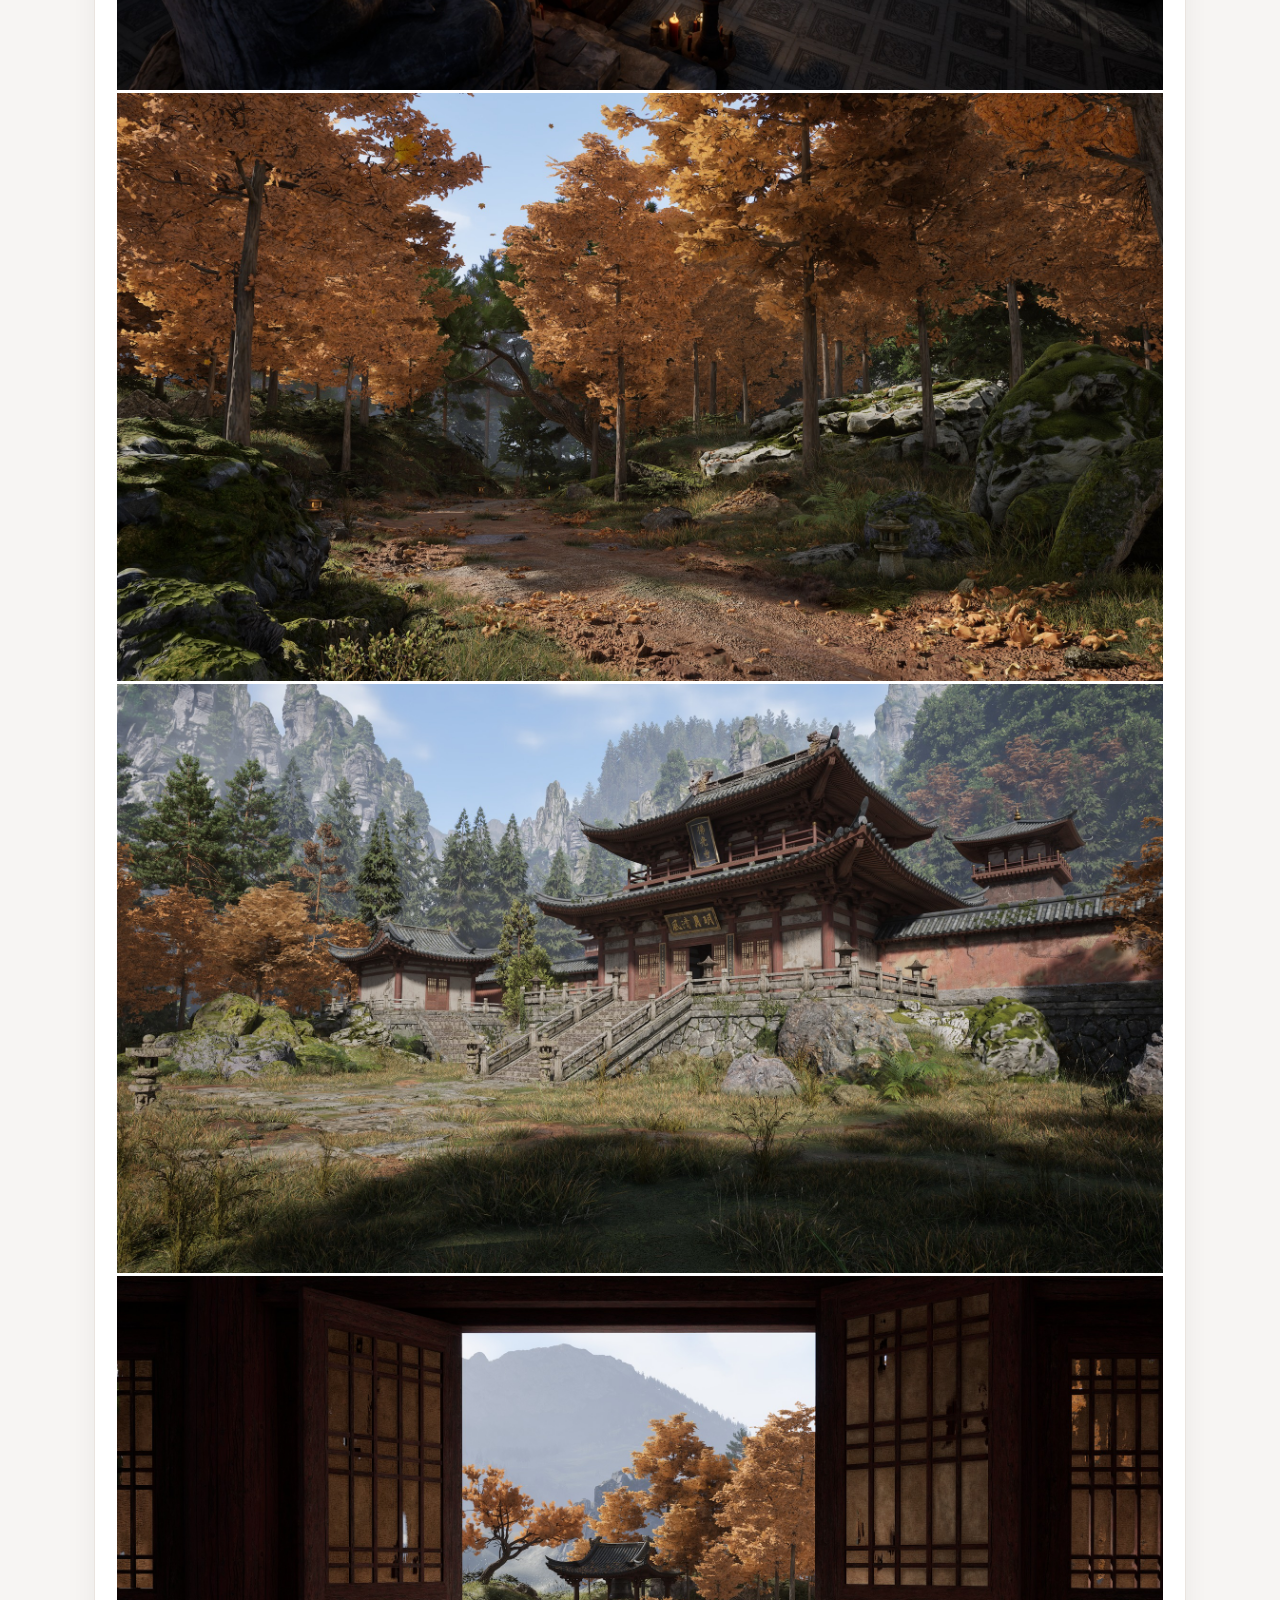
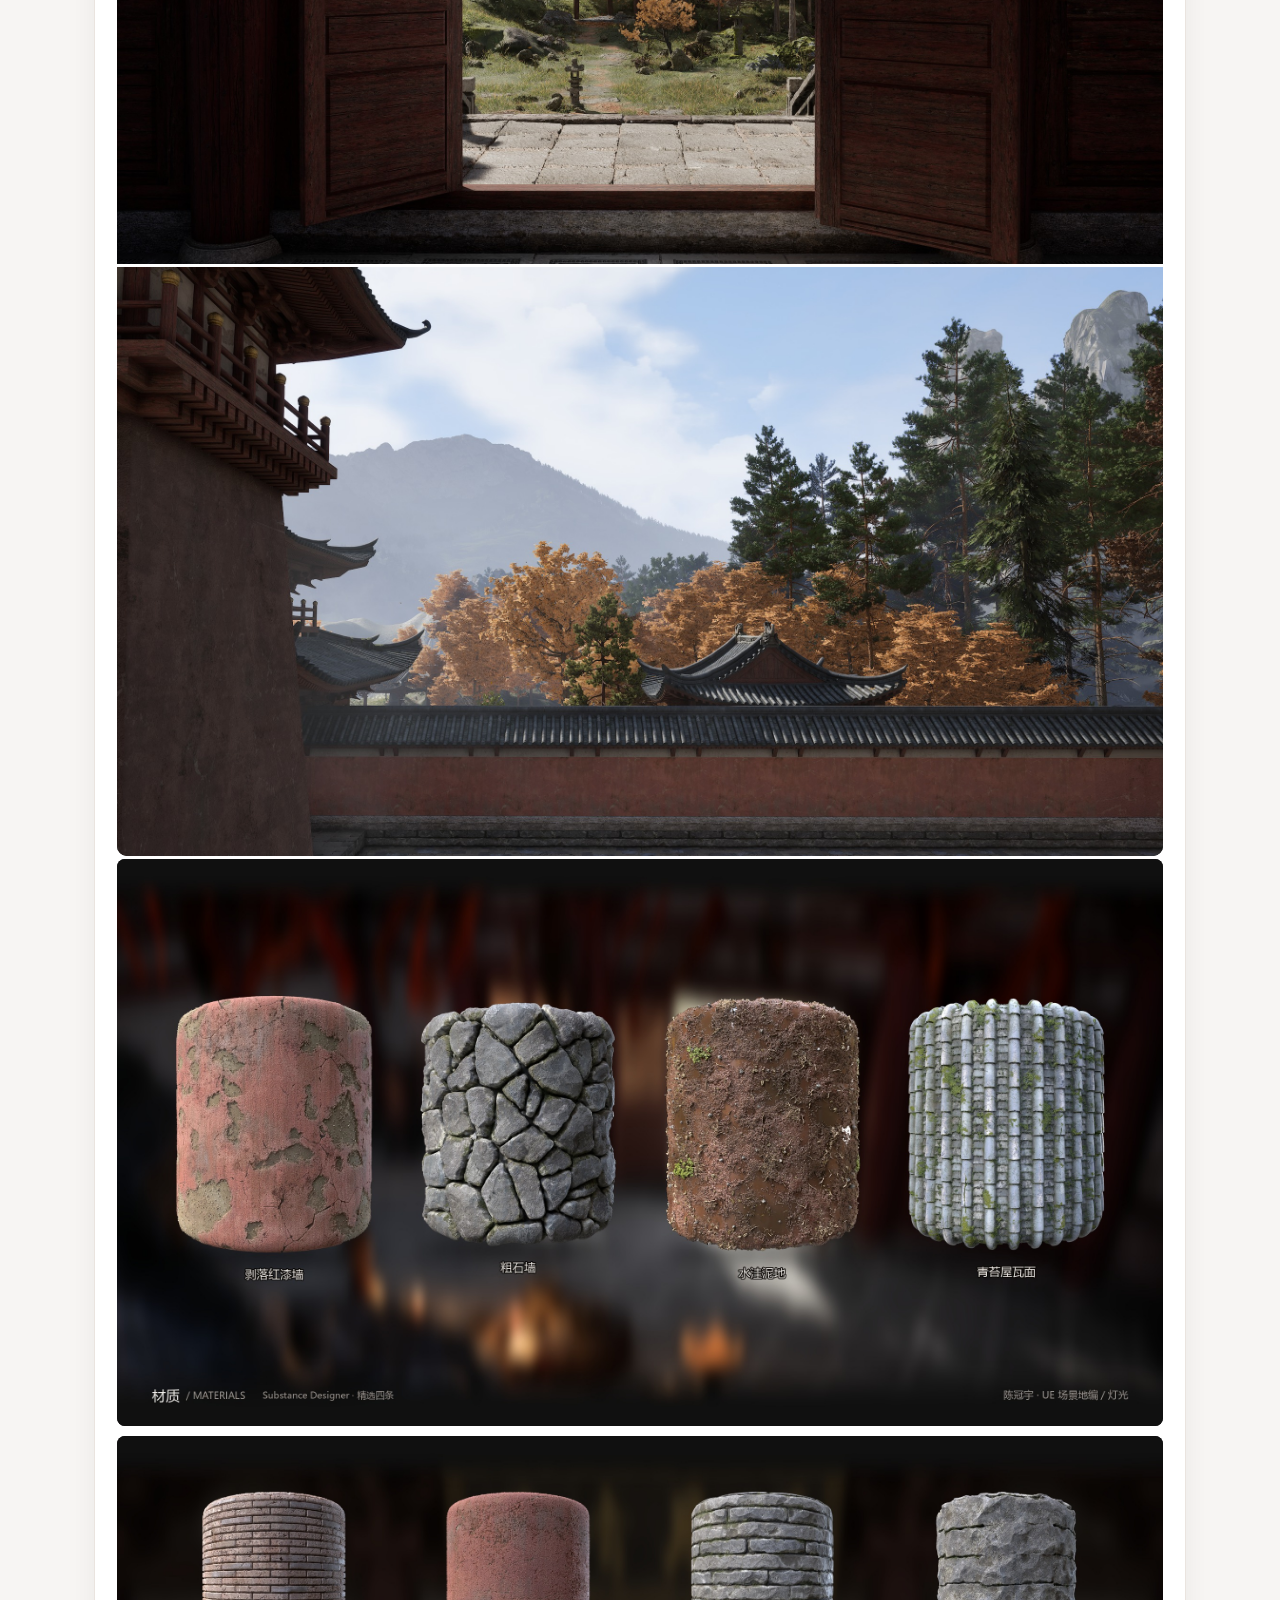
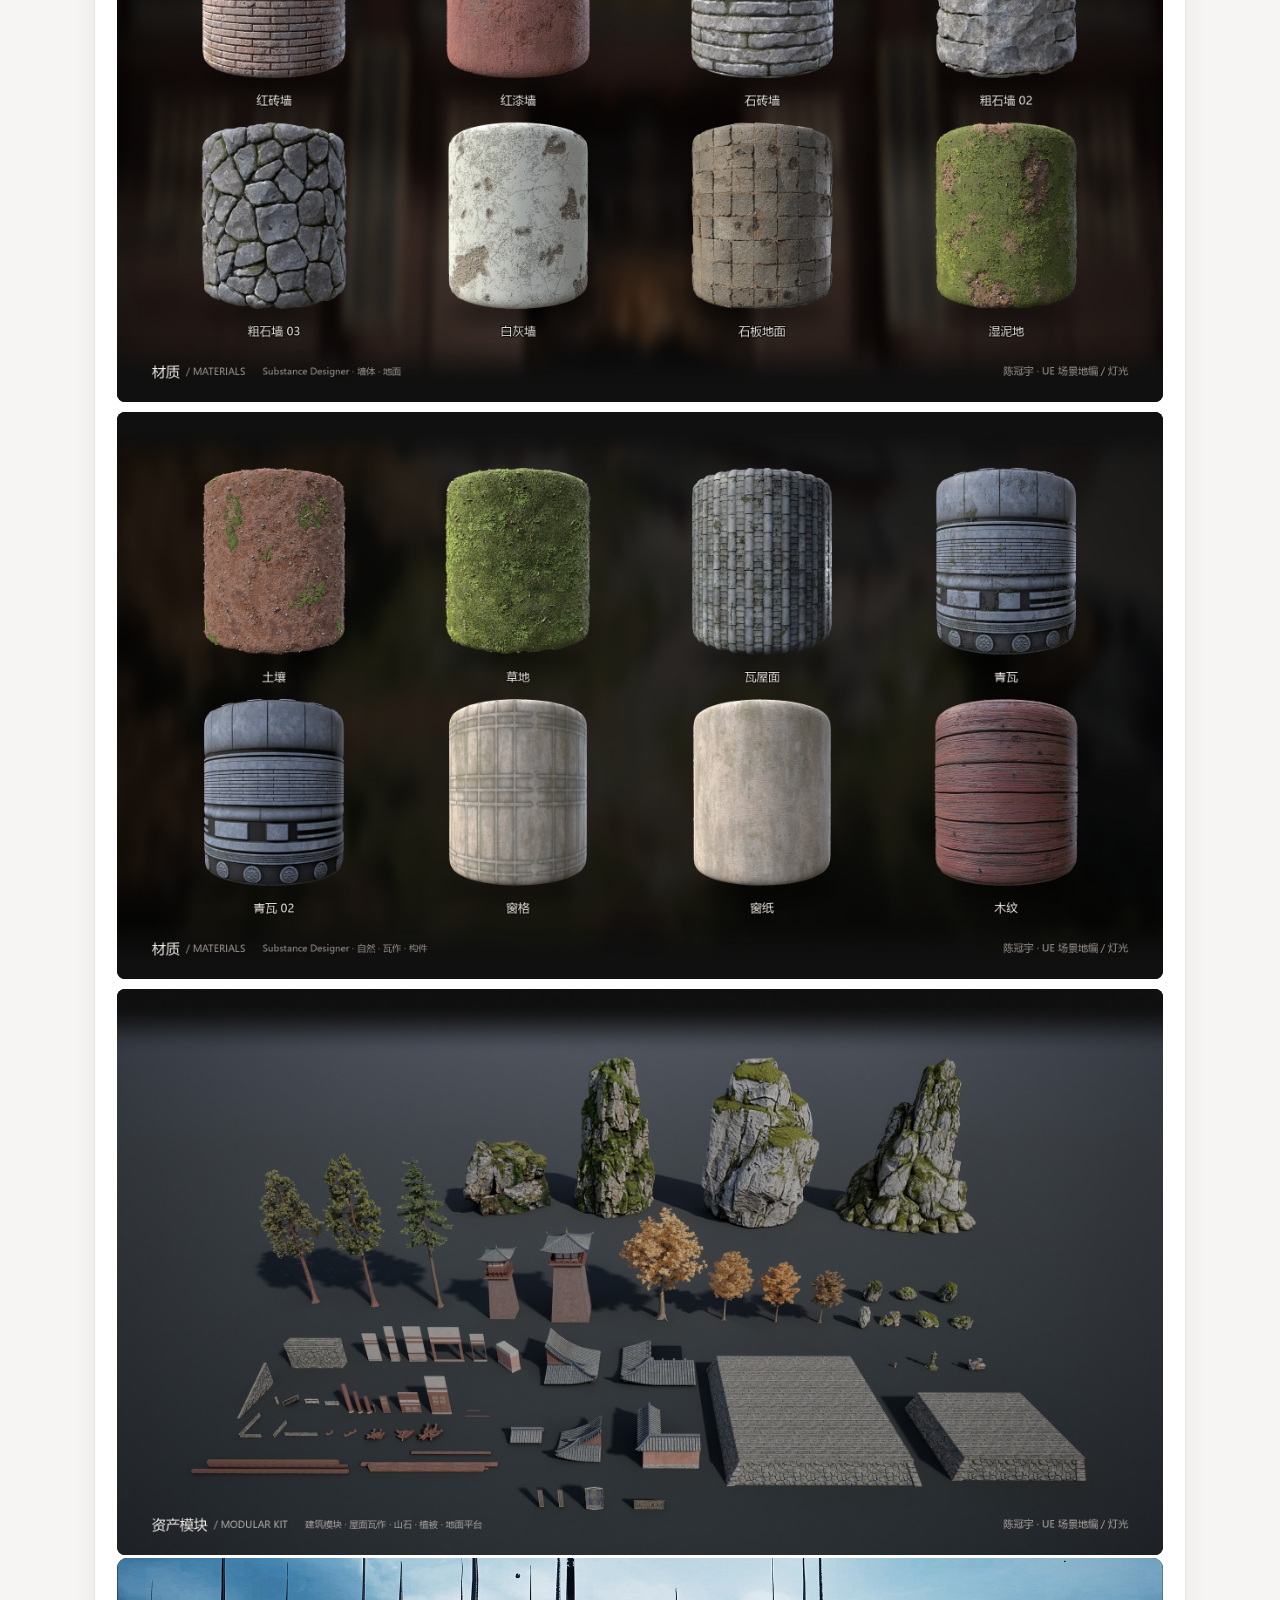
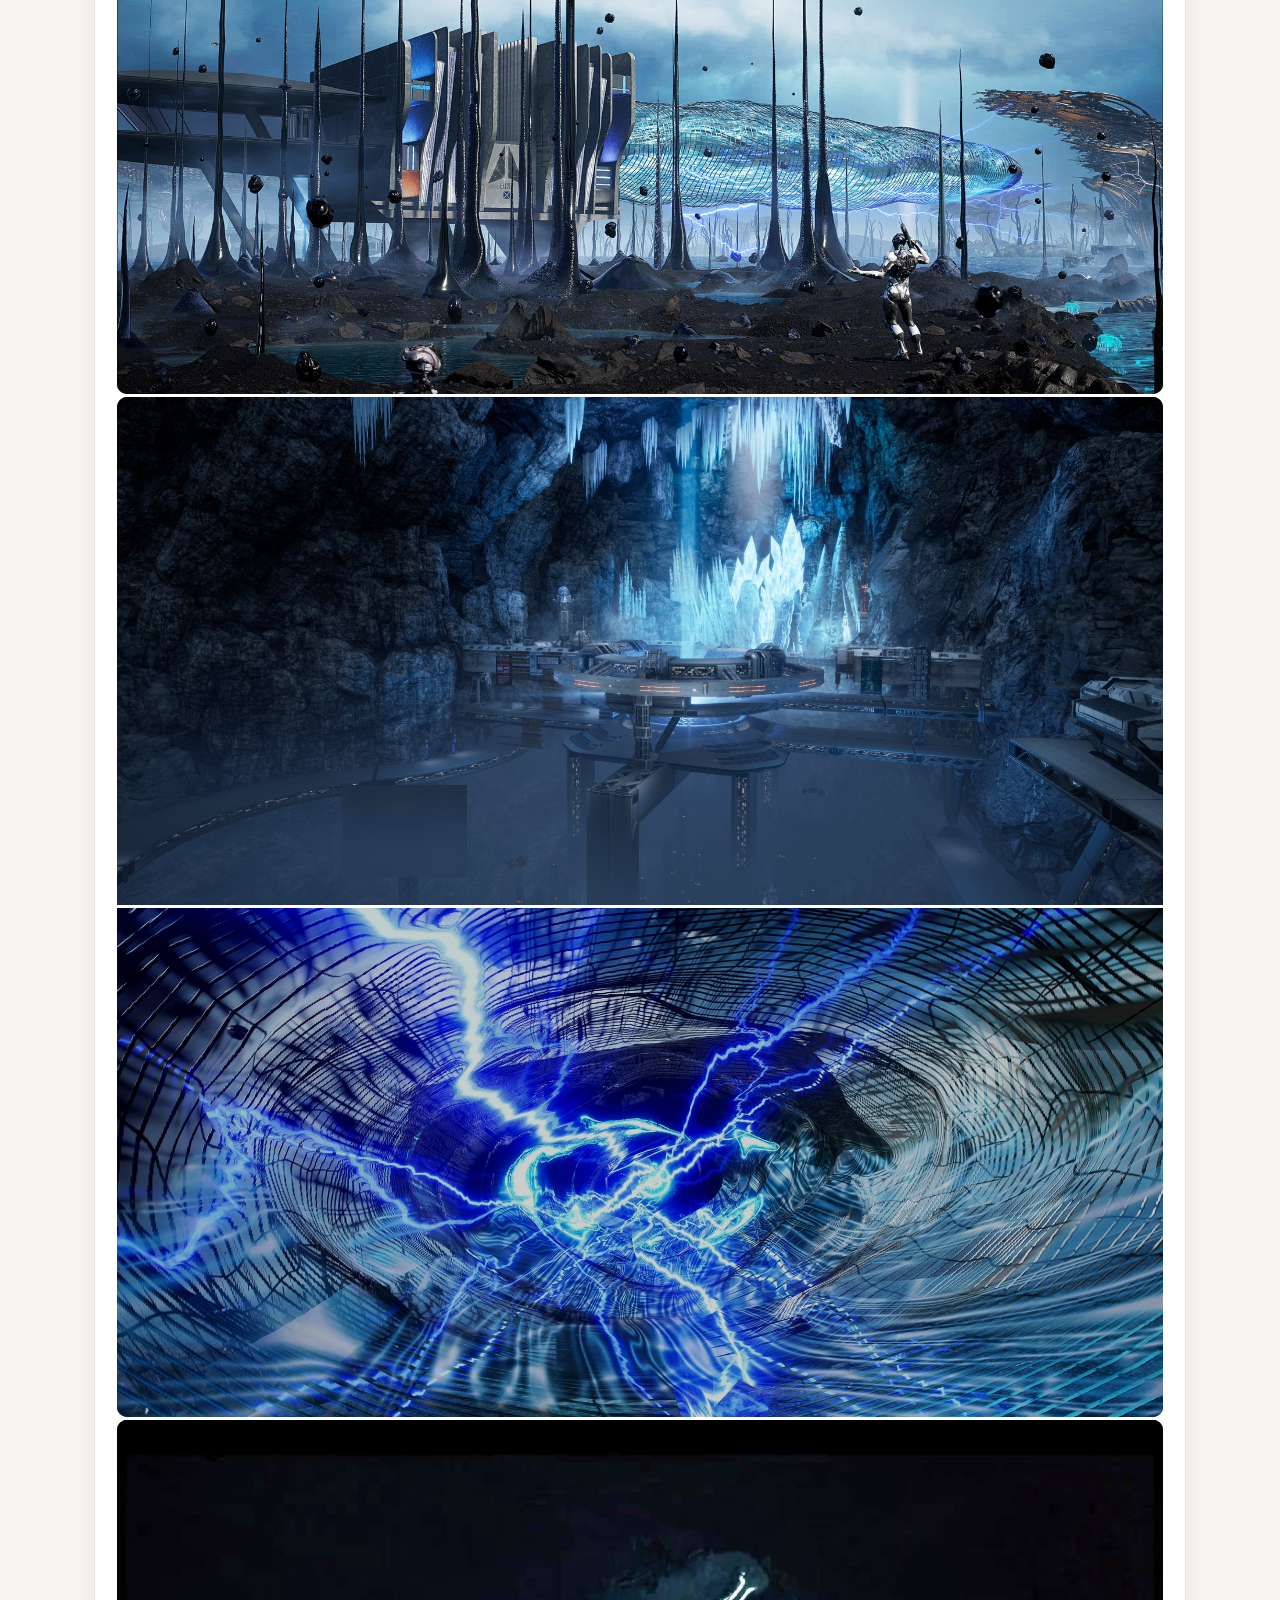
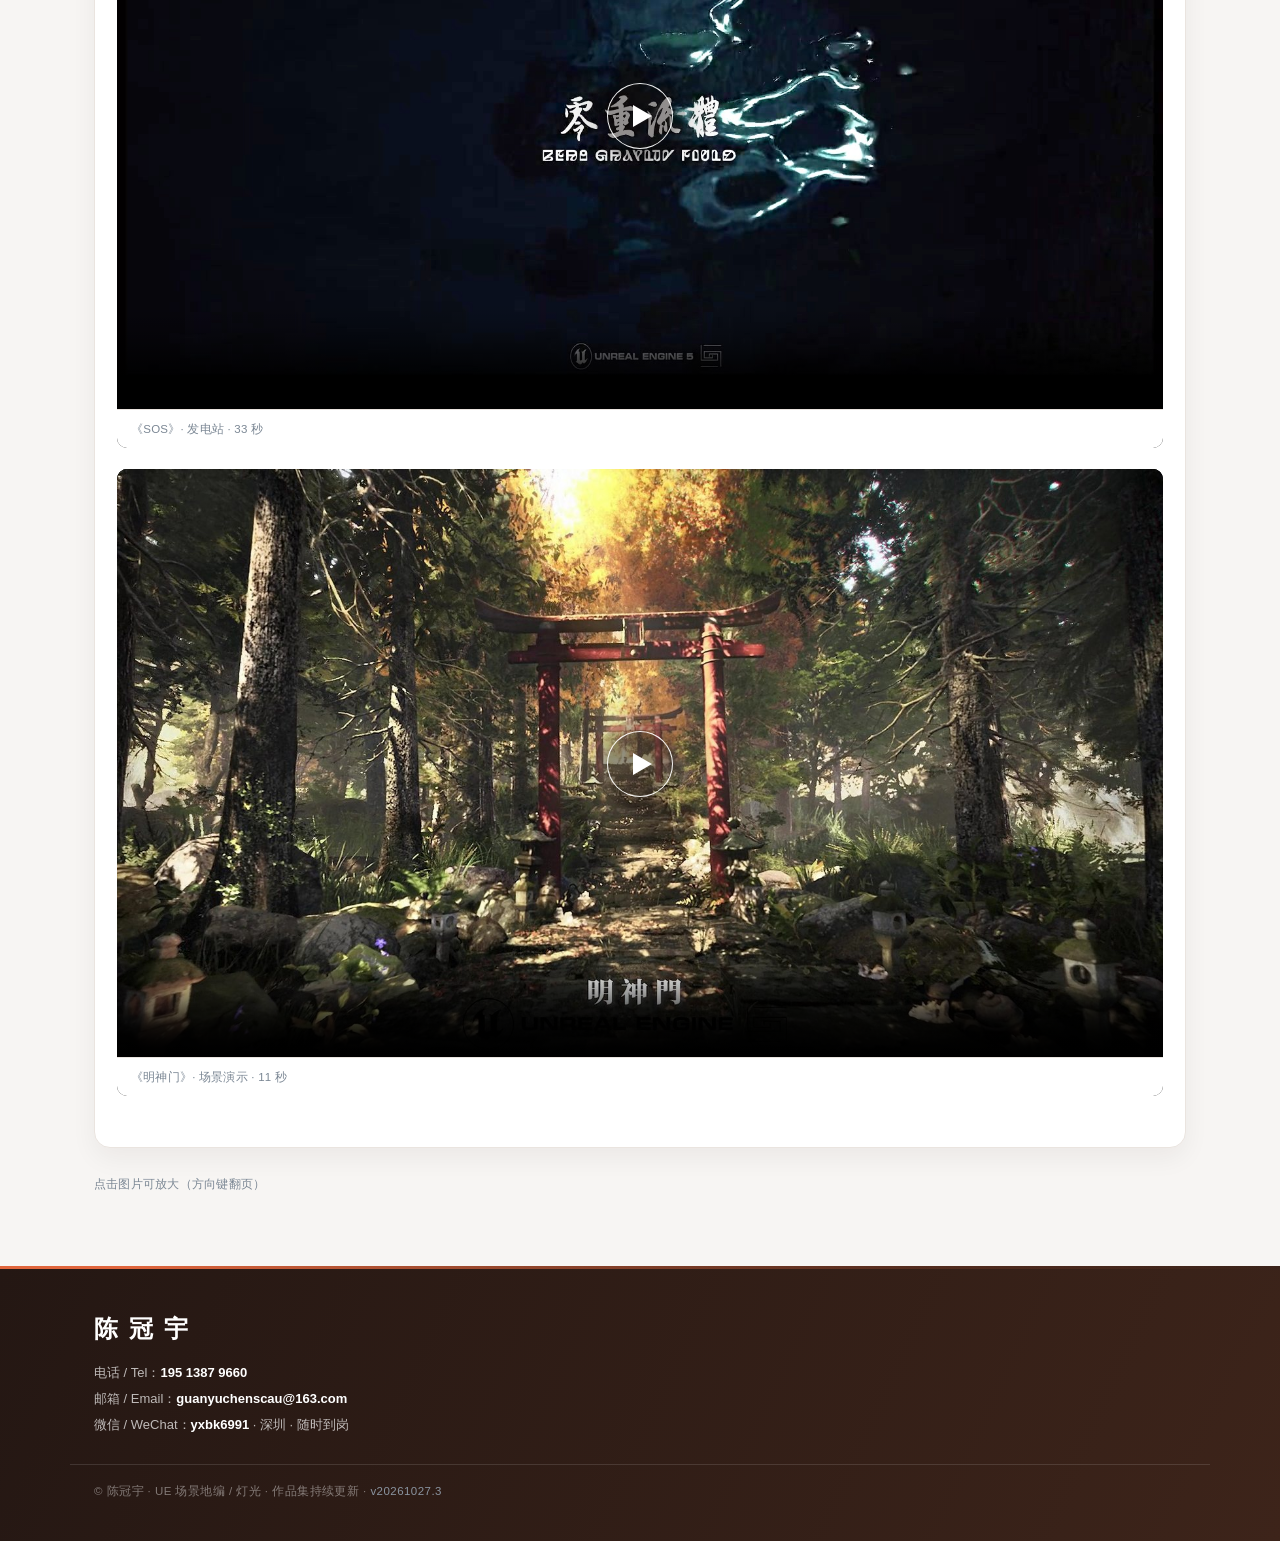
==== commit 07a409ff: "卡顿主因：返回按钮的 fixed + backdrop-filter 让整页每帧重新采样；去掉毛玻璃，改用不透明底 + visibility 控制" ====
--- a/index.html
+++ b/index.html
@@ -202,16 +202,16 @@
 /* ===== 悬浮返回 ===== */
 #top{position:fixed;right:20px;top:20px;z-index:70;display:inline-flex;align-items:center;gap:7px;
   padding:9px 15px;border-radius:999px;font-size:12.5px;font-weight:600;letter-spacing:.04em;
-  color:#fff;background:rgba(28,16,11,.78);border:1px solid rgba(255,255,255,.2);
-  -webkit-backdrop-filter:blur(8px);backdrop-filter:blur(8px);cursor:pointer;
-  opacity:0;transform:translateY(-10px);pointer-events:none;transition:opacity .25s,transform .25s,border-color .2s}
-#top.on{opacity:1;transform:none;pointer-events:auto}
+  color:#fff;background:rgba(28,16,11,.94);border:1px solid rgba(255,255,255,.2);
+  cursor:pointer;
+  opacity:0;visibility:hidden;transform:translateY(-10px);pointer-events:none;transition:opacity .25s,transform .25s,border-color .2s}
+#top.on{opacity:1;visibility:visible;transform:none;pointer-events:auto}
 #top:hover{border-color:var(--accent);color:#ffd2bd}
 @media (max-width:720px){#top{right:12px;top:12px;padding:8px 12px;font-size:12px}}
 
 /* ===== 视频播放徽标 ===== */
 .proj-video{position:relative}
-.playb{position:absolute;left:50%;top:calc(50% - 18px);transform:translate(-50%,-50%);width:66px;height:66px;border-radius:50%;background:rgba(14,8,5,.45);border:1.5px solid rgba(255,255,255,.94);display:grid;place-items:center;pointer-events:none;transition:transform .2s,border-color .2s;box-shadow:0 0 0 12px rgba(10,6,4,.14),0 0 34px 22px rgba(10,6,4,.16),0 6px 18px rgba(0,0,0,.40)}
+.playb{position:absolute;left:50%;top:calc(50% - 18px);transform:translate(-50%,-50%);width:66px;height:66px;border-radius:50%;background:rgba(14,8,5,.45);border:1.5px solid rgba(255,255,255,.94);display:grid;place-items:center;pointer-events:auto;cursor:pointer;z-index:2;transition:transform .2s,border-color .2s;box-shadow:0 0 0 12px rgba(10,6,4,.14),0 0 34px 22px rgba(10,6,4,.16),0 6px 18px rgba(0,0,0,.40)}
 .playb::before{content:'';border-style:solid;border-width:11px 0 11px 19px;
   border-color:transparent transparent transparent #fff;margin-left:5px}
 .proj-video.playing .playb{display:none}
@@ -441,6 +441,15 @@
   v.addEventListener('play', function(){ if(box) box.classList.add('playing'); });
   v.addEventListener('ended', function(){ if(box) box.classList.remove('playing'); });
 });
+/* 点中间播放徽标直接播 */
+document.querySelectorAll('.proj-video .playb').forEach(function(b){
+  b.addEventListener('click', function(e){
+    e.preventDefault(); e.stopPropagation();
+    var v = b.parentElement.querySelector('video');
+    if (!v) return;
+    if (v.paused) { var pr = v.play(); if (pr && pr.catch) pr.catch(function(){}); }
+  });
+});
 </script>
 </body>
 </html>
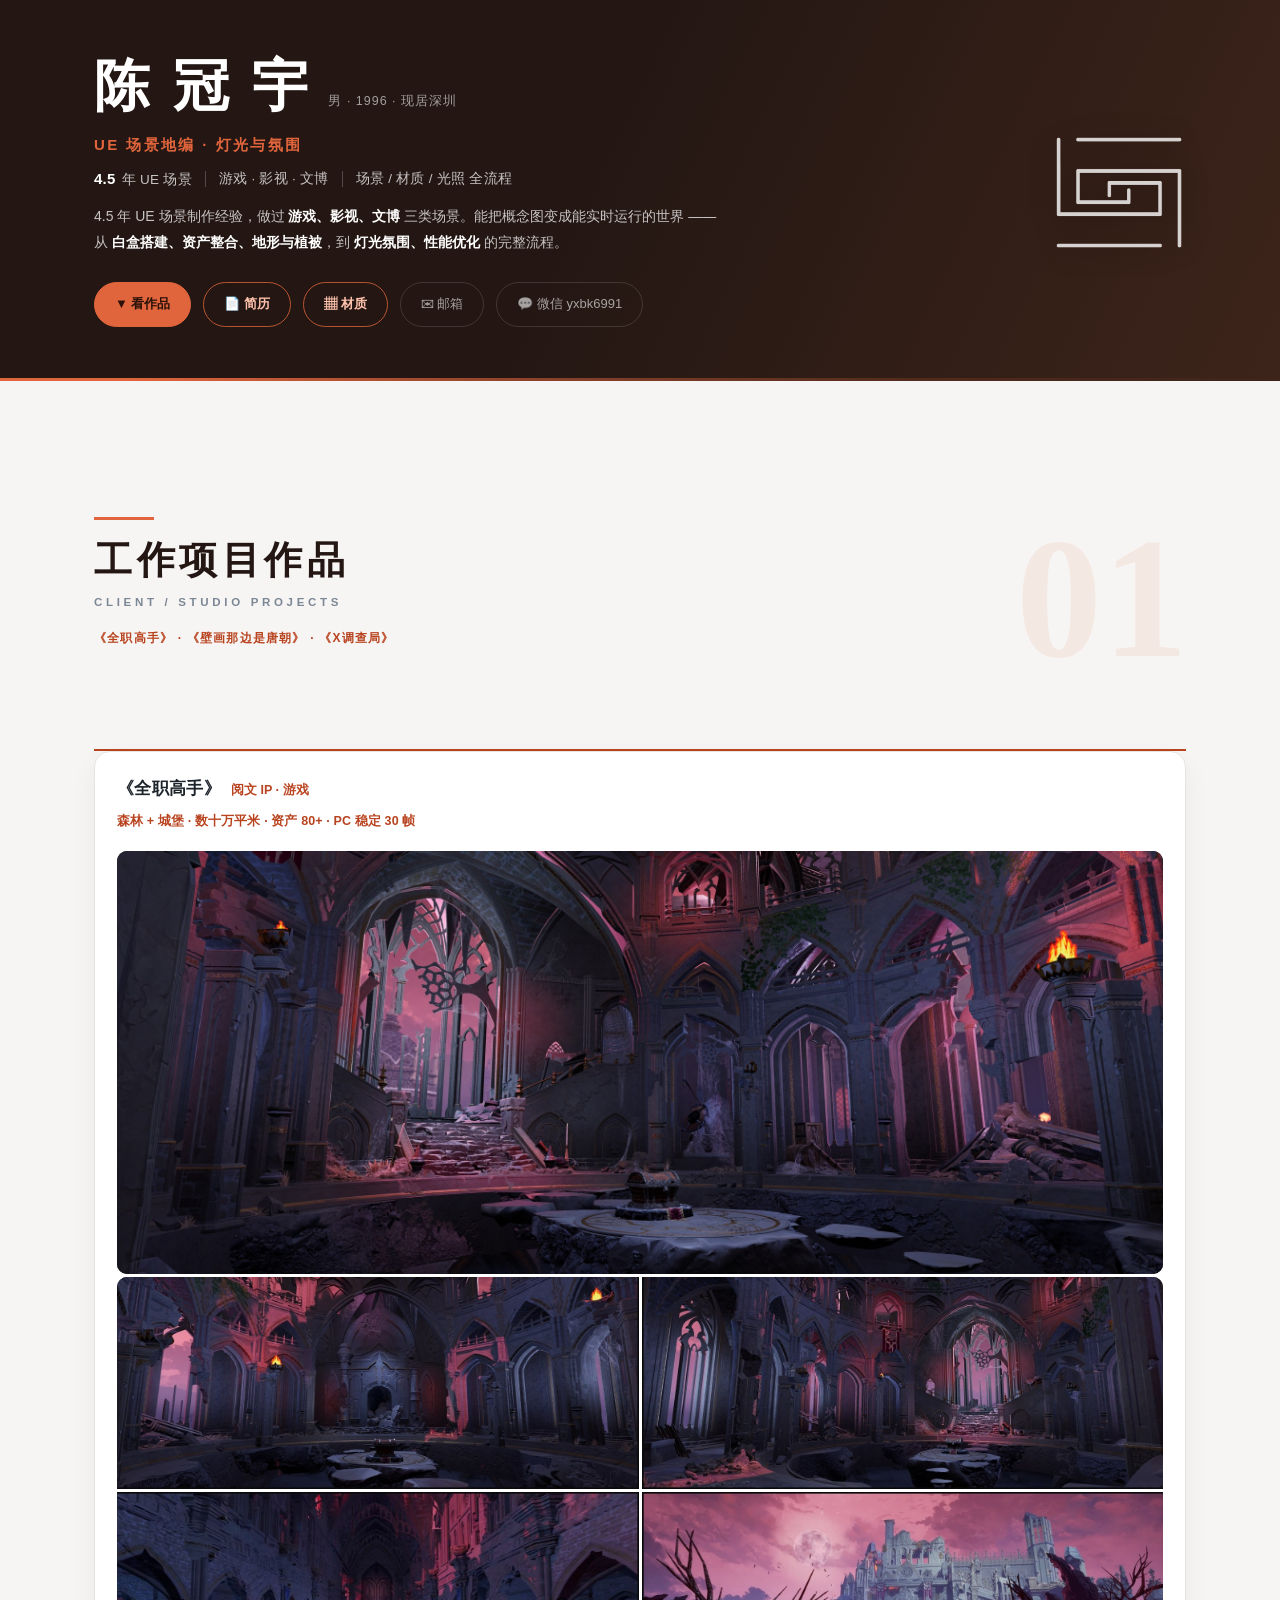
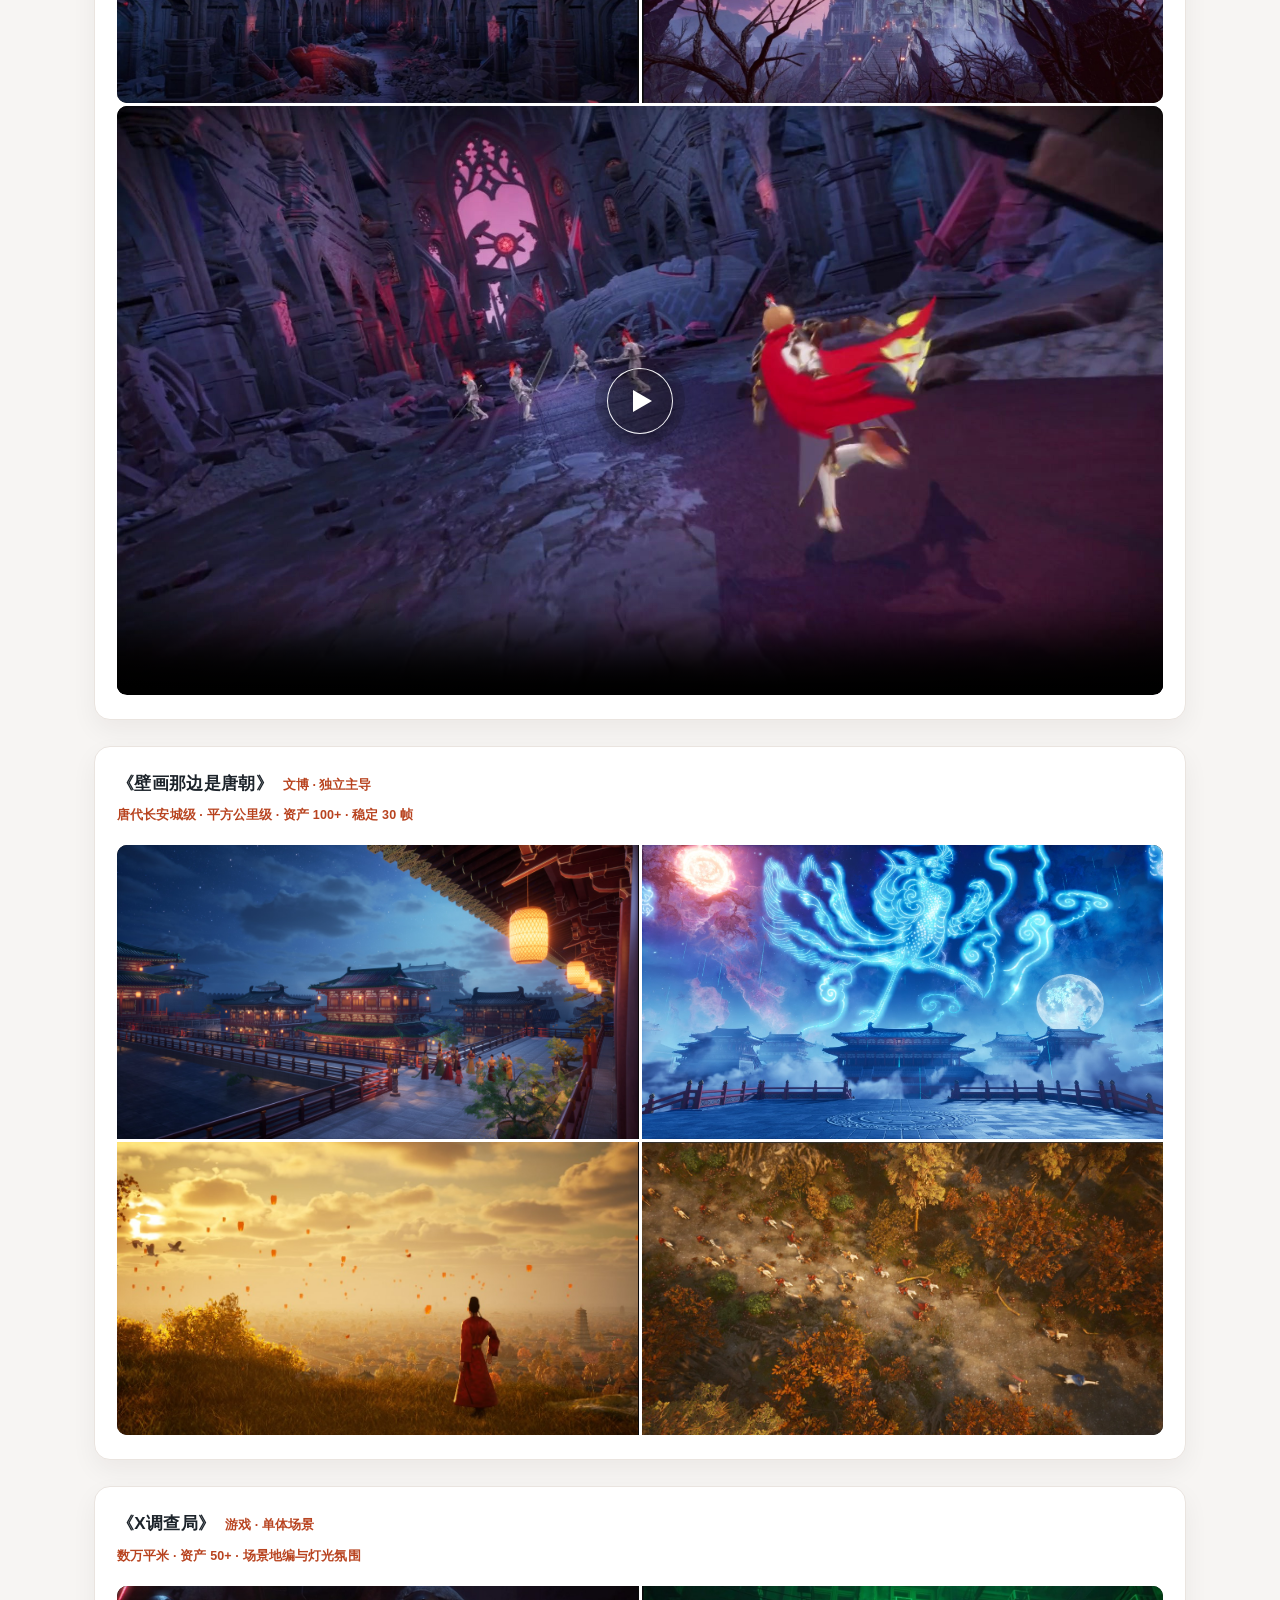
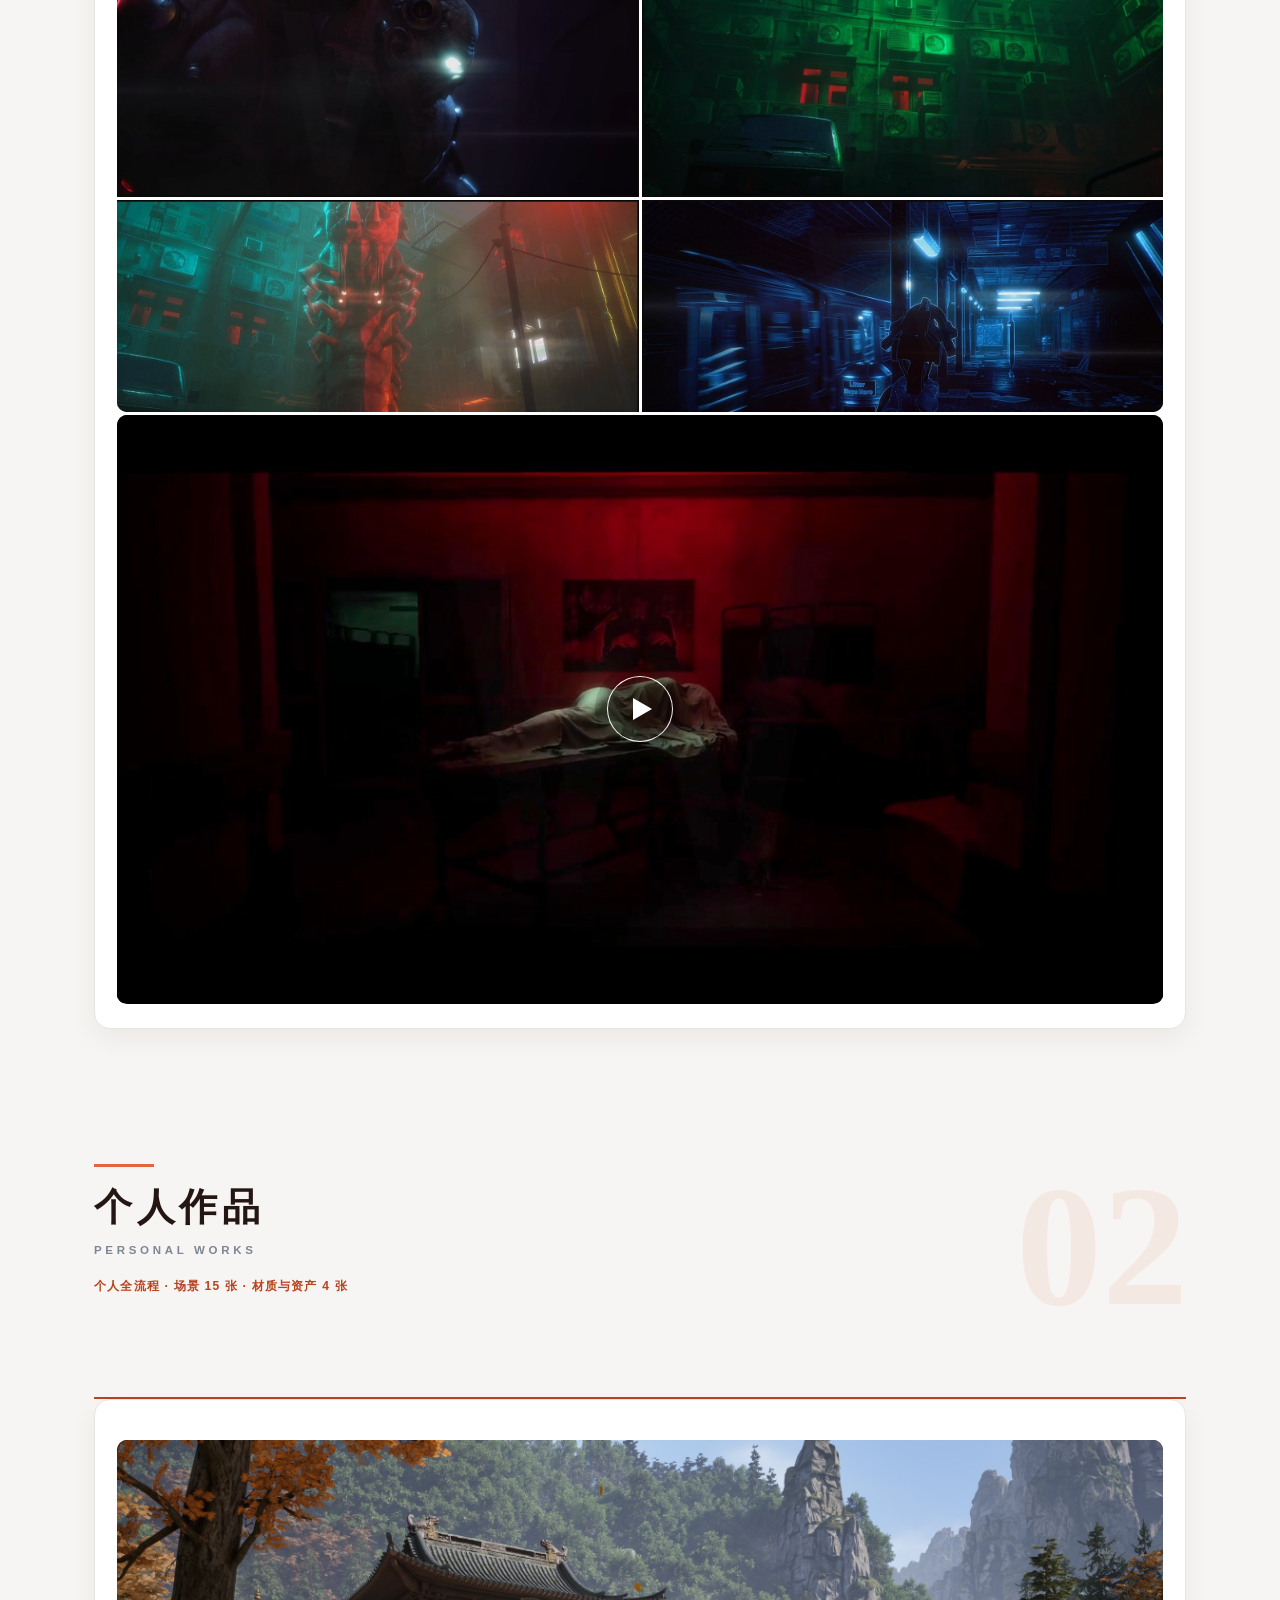
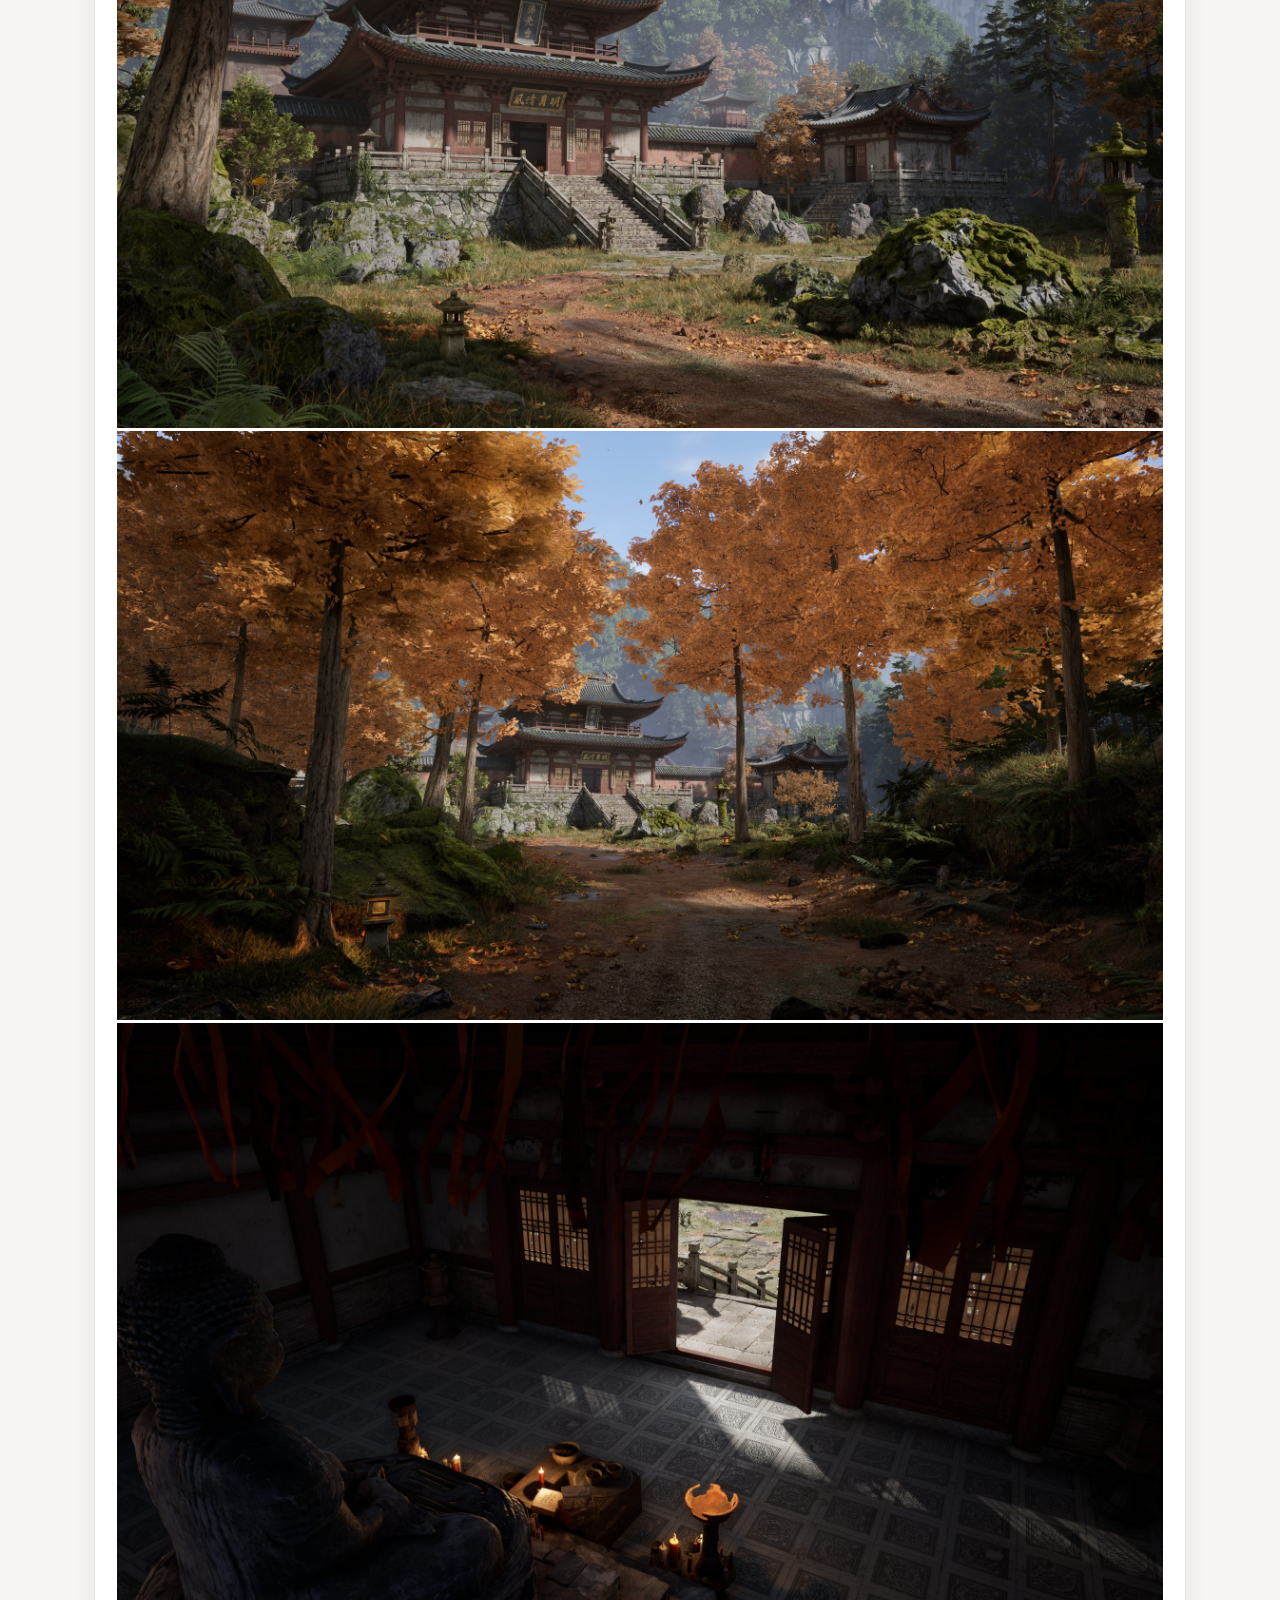
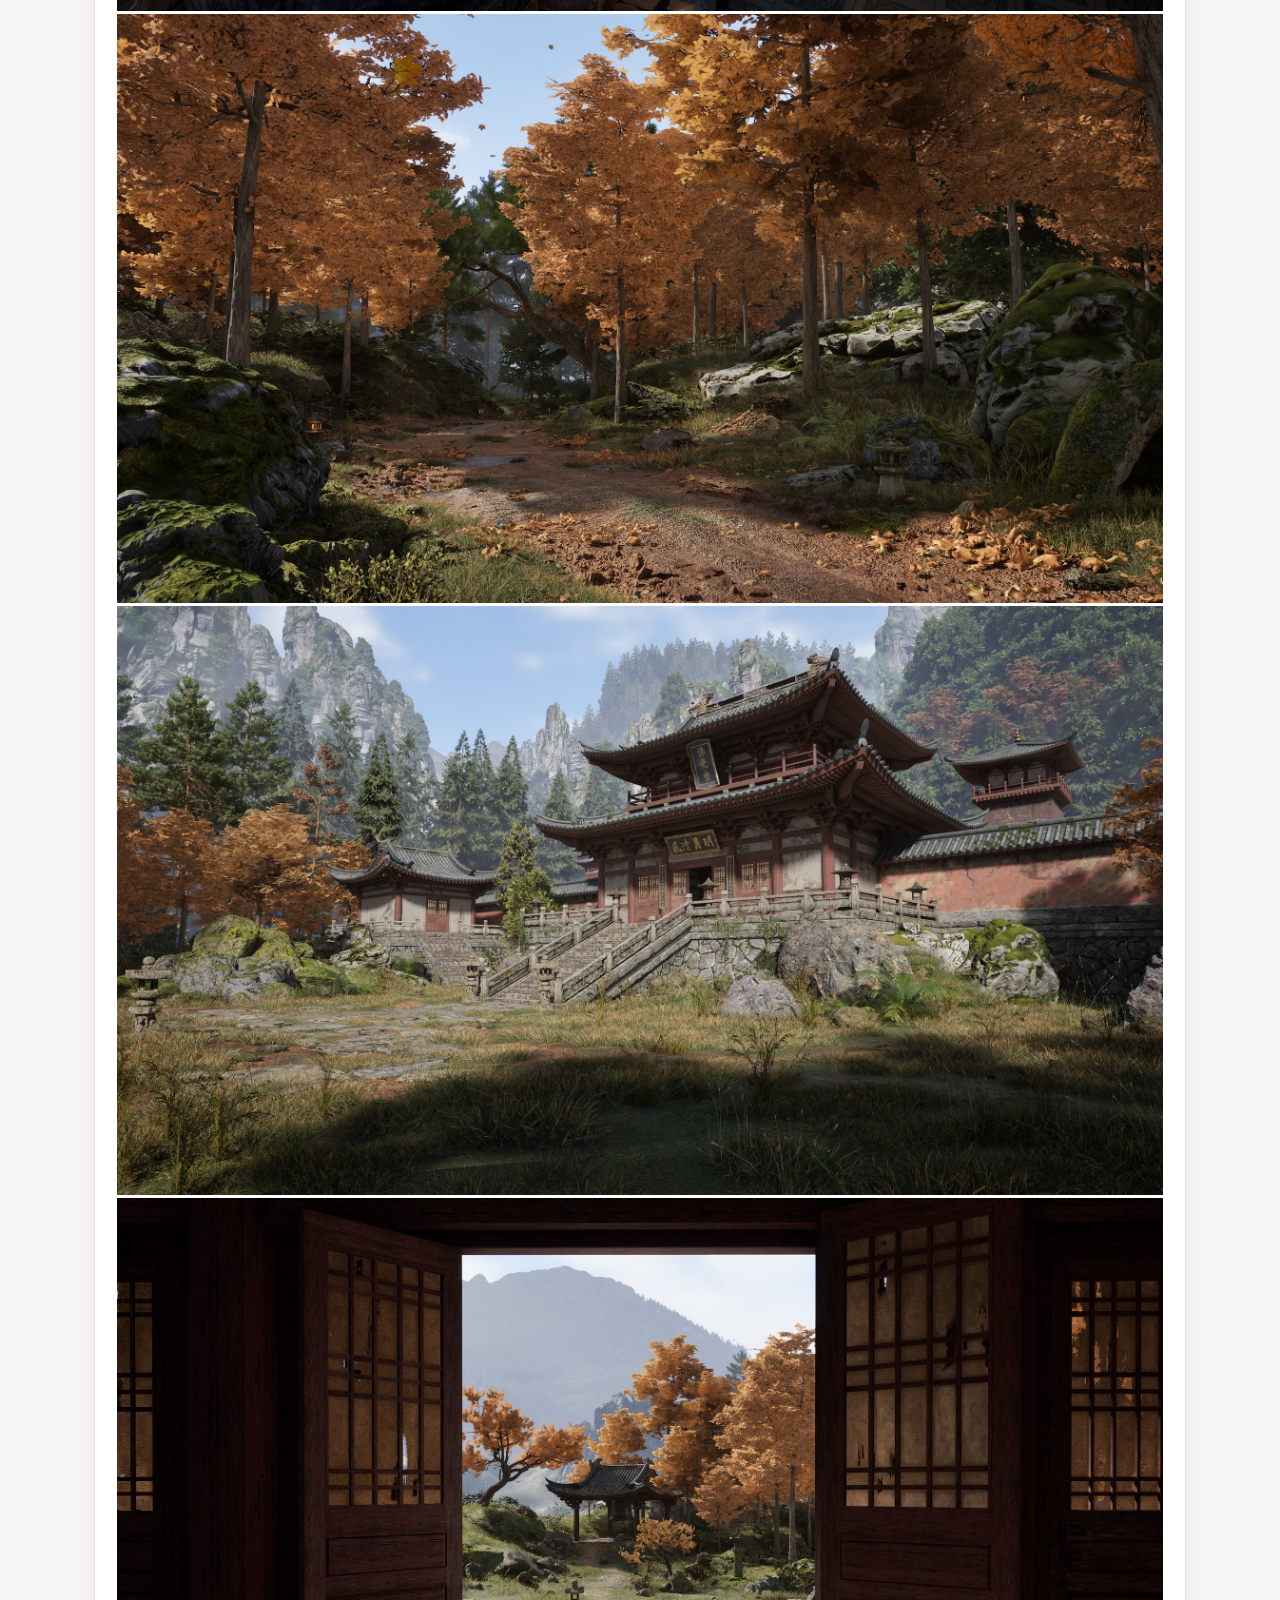
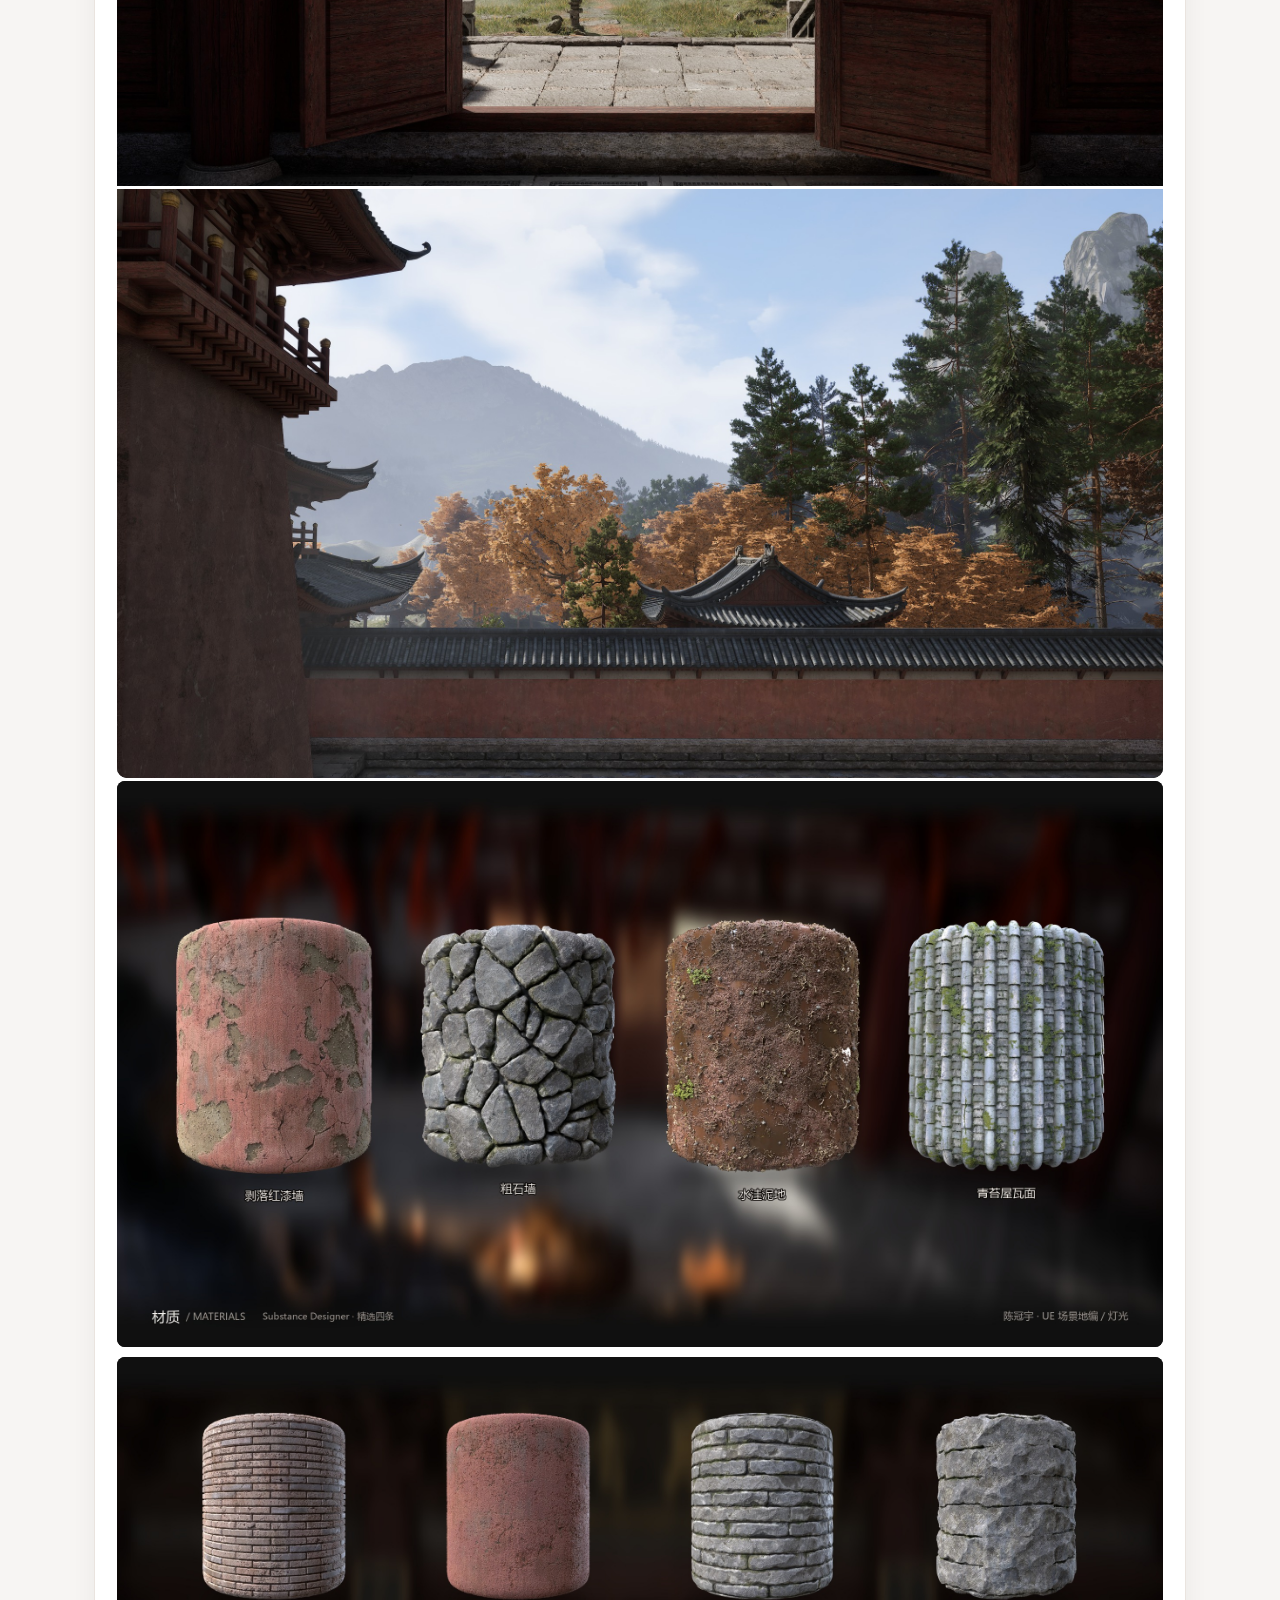
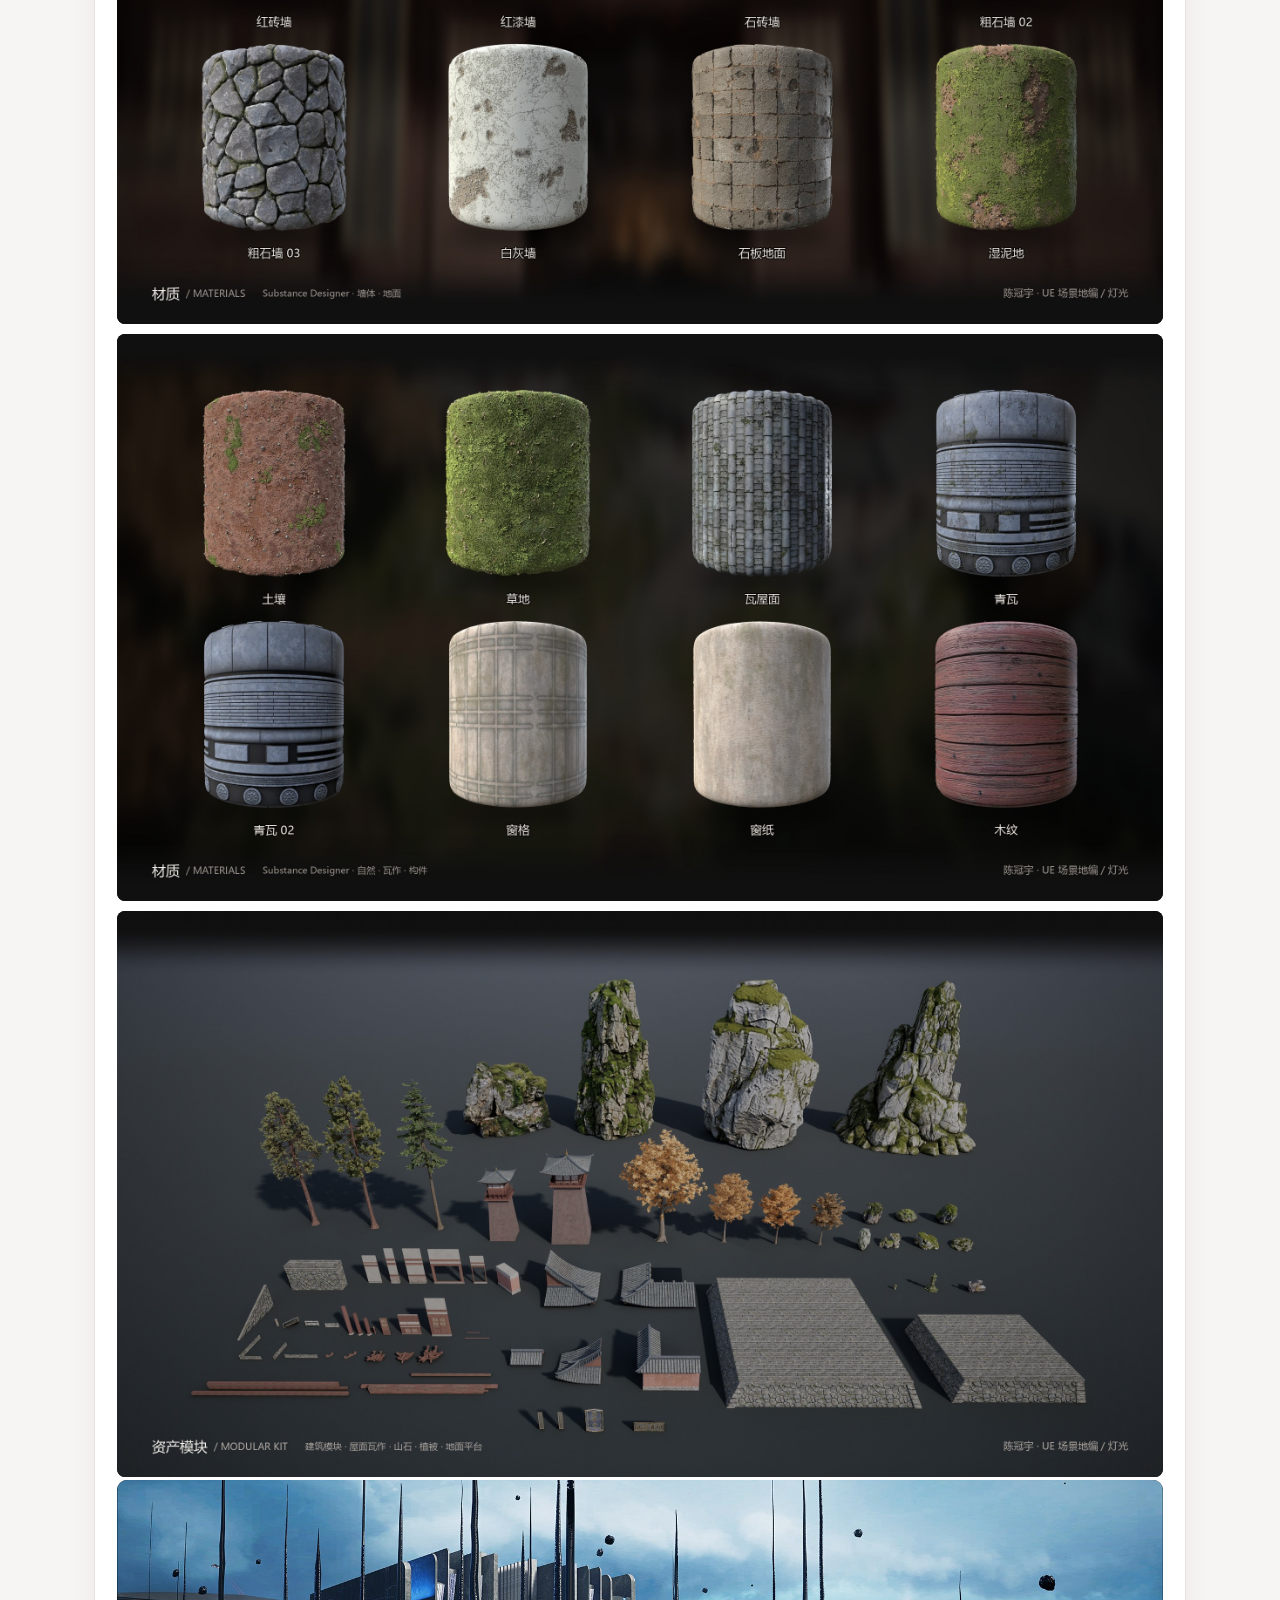
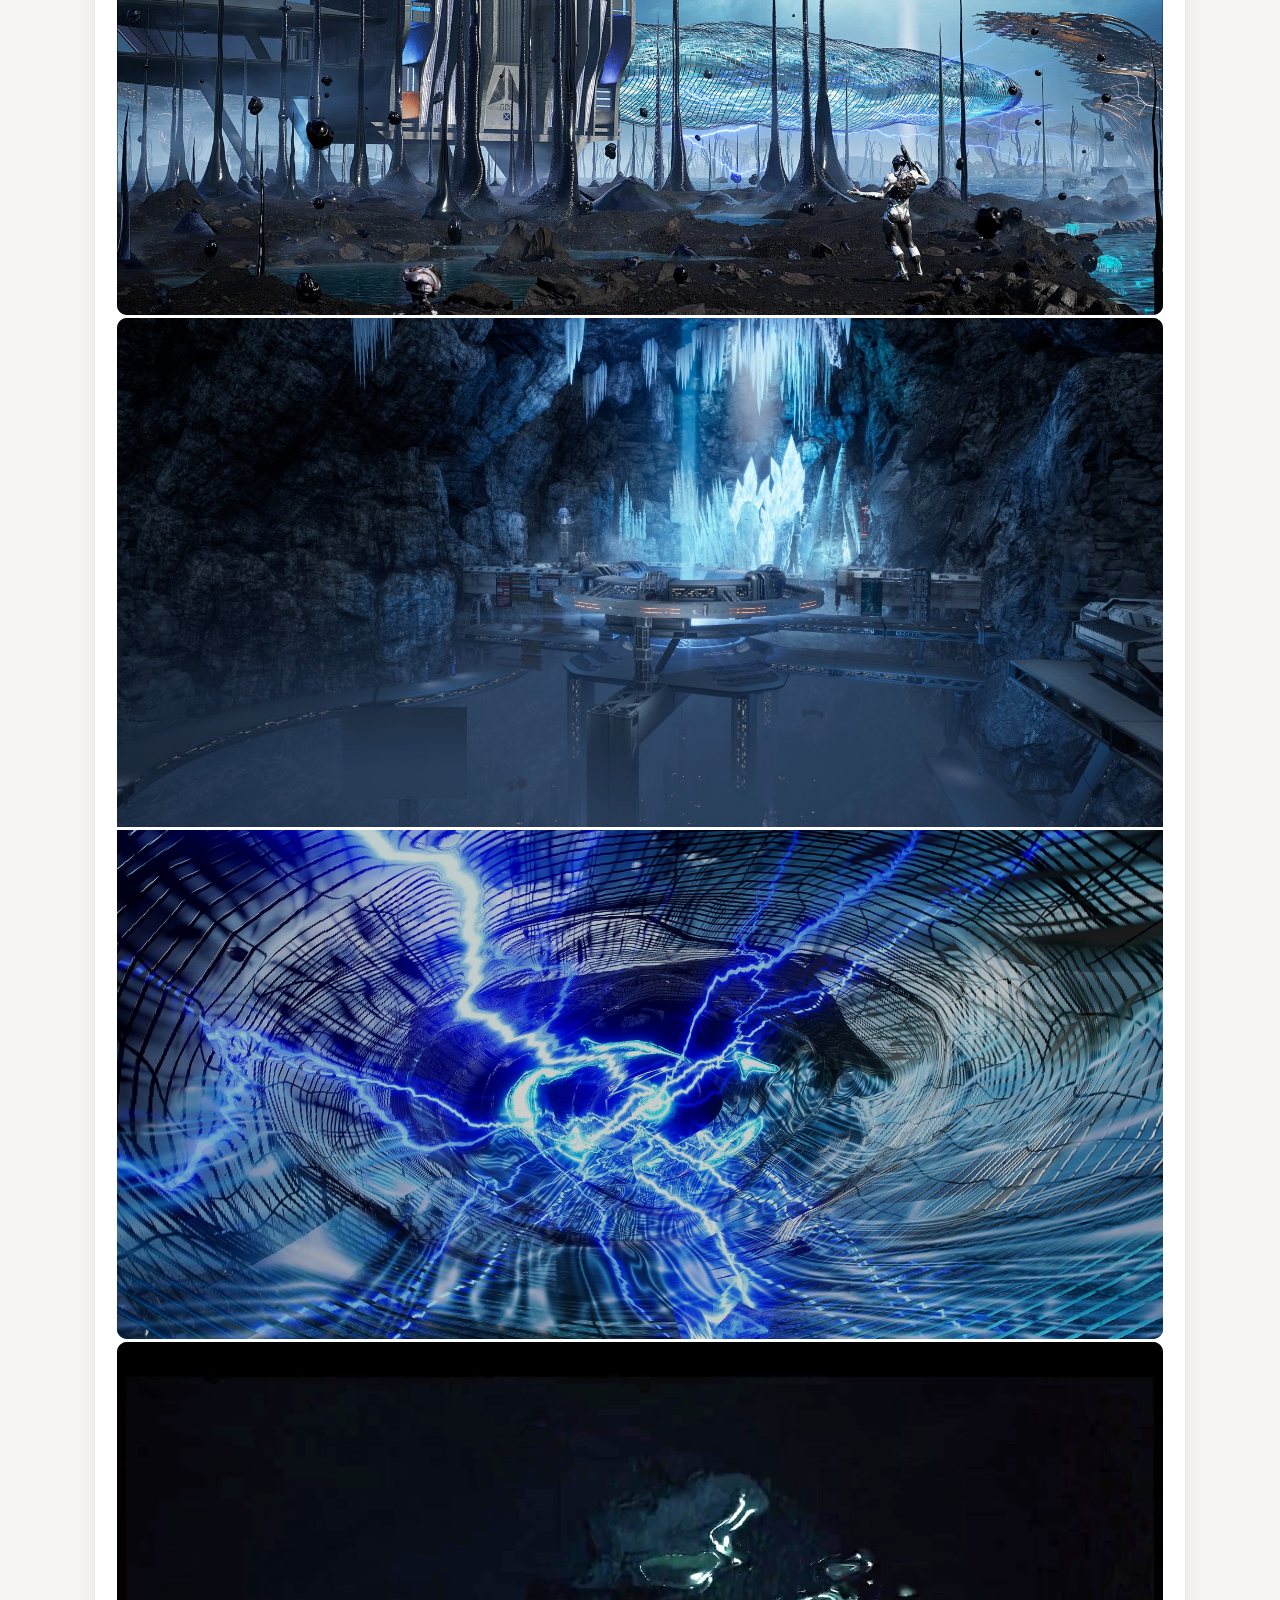
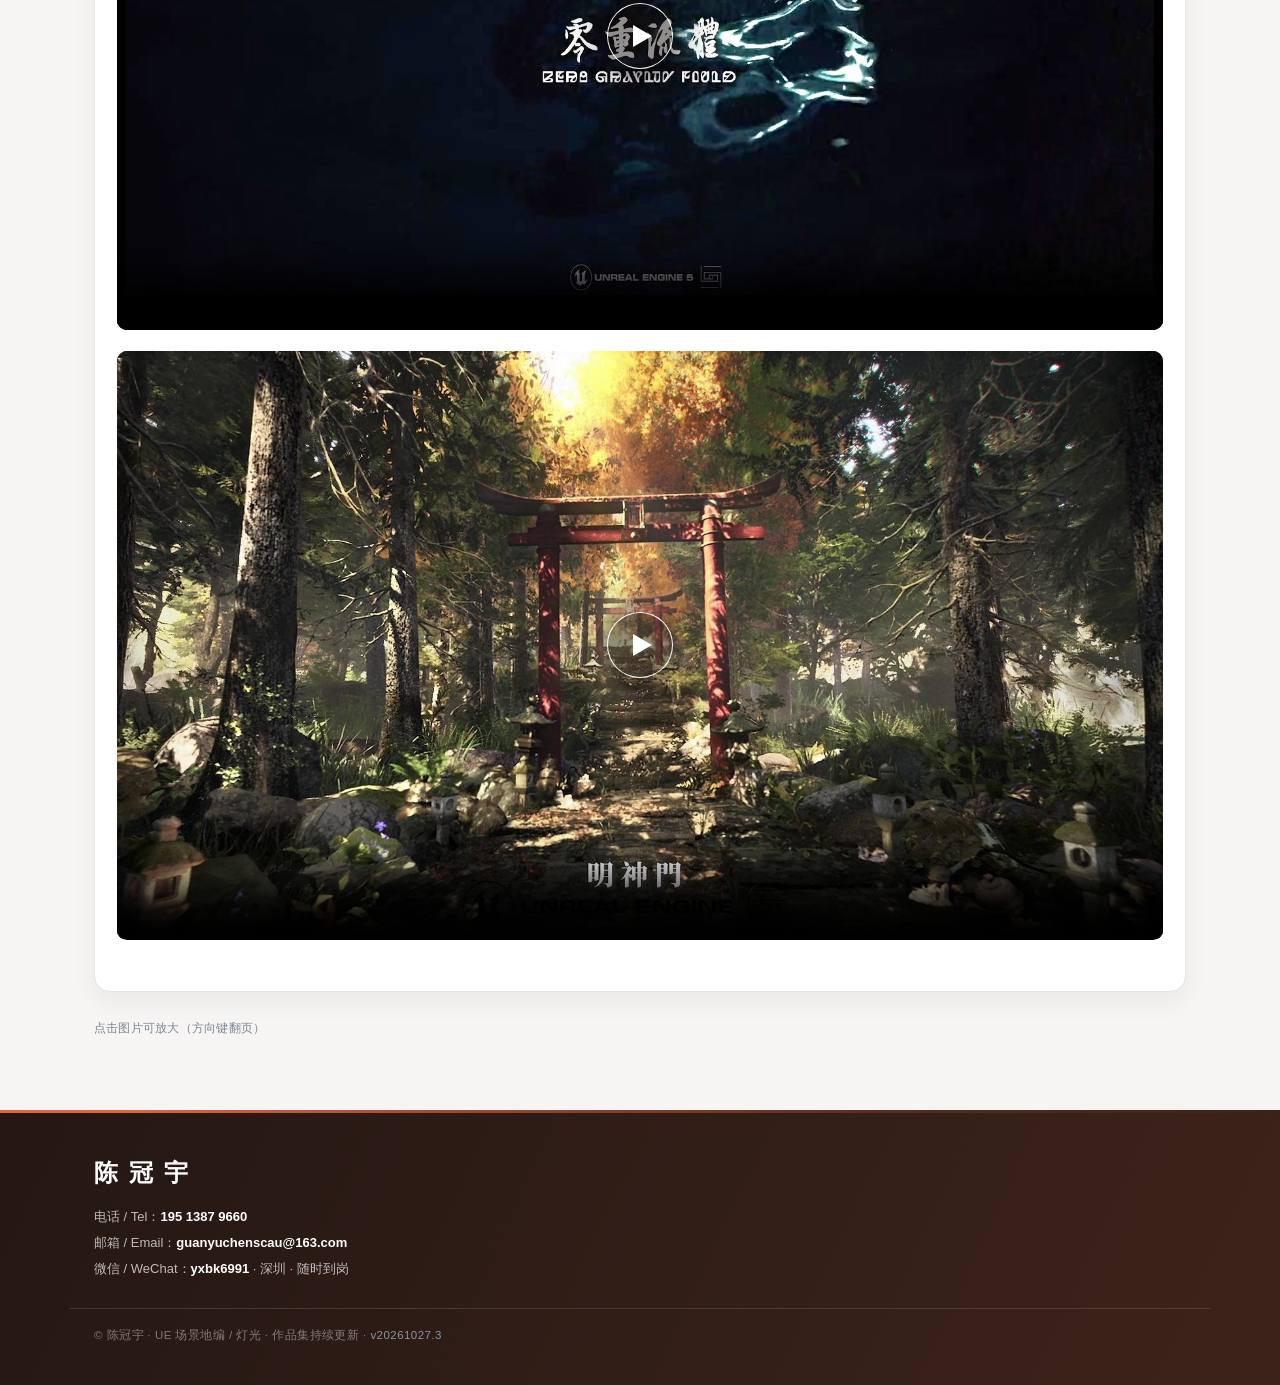
==== commit 3e5ea81f: "去掉视频下方的小字说明，播放徽标回到正中" ====
--- a/index.html
+++ b/index.html
@@ -211,12 +211,12 @@
 
 /* ===== 视频播放徽标 ===== */
 .proj-video{position:relative}
-.playb{position:absolute;left:50%;top:calc(50% - 18px);transform:translate(-50%,-50%);width:66px;height:66px;border-radius:50%;background:rgba(14,8,5,.45);border:1.5px solid rgba(255,255,255,.94);display:grid;place-items:center;pointer-events:auto;cursor:pointer;z-index:2;transition:transform .2s,border-color .2s;box-shadow:0 0 0 12px rgba(10,6,4,.14),0 0 34px 22px rgba(10,6,4,.16),0 6px 18px rgba(0,0,0,.40)}
+.playb{position:absolute;left:50%;top:50%;transform:translate(-50%,-50%);width:66px;height:66px;border-radius:50%;background:rgba(14,8,5,.45);border:1.5px solid rgba(255,255,255,.94);display:grid;place-items:center;pointer-events:auto;cursor:pointer;z-index:2;transition:transform .2s,border-color .2s;box-shadow:0 0 0 12px rgba(10,6,4,.14),0 0 34px 22px rgba(10,6,4,.16),0 6px 18px rgba(0,0,0,.40)}
 .playb::before{content:'';border-style:solid;border-width:11px 0 11px 19px;
   border-color:transparent transparent transparent #fff;margin-left:5px}
 .proj-video.playing .playb{display:none}
 .proj-video:hover .playb{border-color:#fff;transform:translate(-50%,-50%) scale(1.06)}
-@media (max-width:720px){.playb{width:52px;height:52px;top:calc(50% - 14px)}
+@media (max-width:720px){.playb{width:52px;height:52px;top:50%}
   .playb::before{border-width:9px 0 9px 15px;margin-left:4px}}
 </style>
 </head>
@@ -270,7 +270,6 @@
     <div class="proj-video">
       <video src="assets/qz_show_1440.mp4" poster="assets/qz_video_poster.jpg?v=5" controls preload="none" playsinline></video>
       <span class="playb" aria-hidden="true"></span>
-      <div class="vnote">实机演示 · 26 秒</div>
     </div>
   </article>
 
@@ -303,7 +302,6 @@
     <div class="proj-video">
       <video src="assets/xdcj_show_1440.mp4" poster="assets/xdcj_poster.jpg?v=5" controls preload="none" playsinline></video>
       <span class="playb" aria-hidden="true"></span>
-      <div class="vnote">场景片段 · 43 秒</div>
     </div>
   </article>
 
@@ -345,7 +343,6 @@
     <div class="proj-video">
       <video src="assets/sos_show_1440.mp4" poster="assets/sos_poster.jpg?v=5" controls preload="none" playsinline></video>
       <span class="playb" aria-hidden="true"></span>
-      <div class="vnote">《SOS》· 发电站 · 33 秒</div>
     </div>
     <div class="stack auto nocap">
       <figure class="shot"><img src="assets/shenshe.jpg" data-gallery="g4" loading="lazy" alt="明神门 · 鸟居石径"></figure>
@@ -353,7 +350,6 @@
     <div class="proj-video">
       <video src="assets/msm_show_1440.mp4" poster="assets/msm_poster.jpg?v=5" controls preload="none" playsinline></video>
       <span class="playb" aria-hidden="true"></span>
-      <div class="vnote">《明神门》· 场景演示 · 11 秒</div>
     </div>
     <div class="stack auto nocap">
       <figure class="shot"><img src="assets/kill_00.jpg" data-gallery="g4" loading="lazy" alt="佛像 · 千手观音殿"></figure>
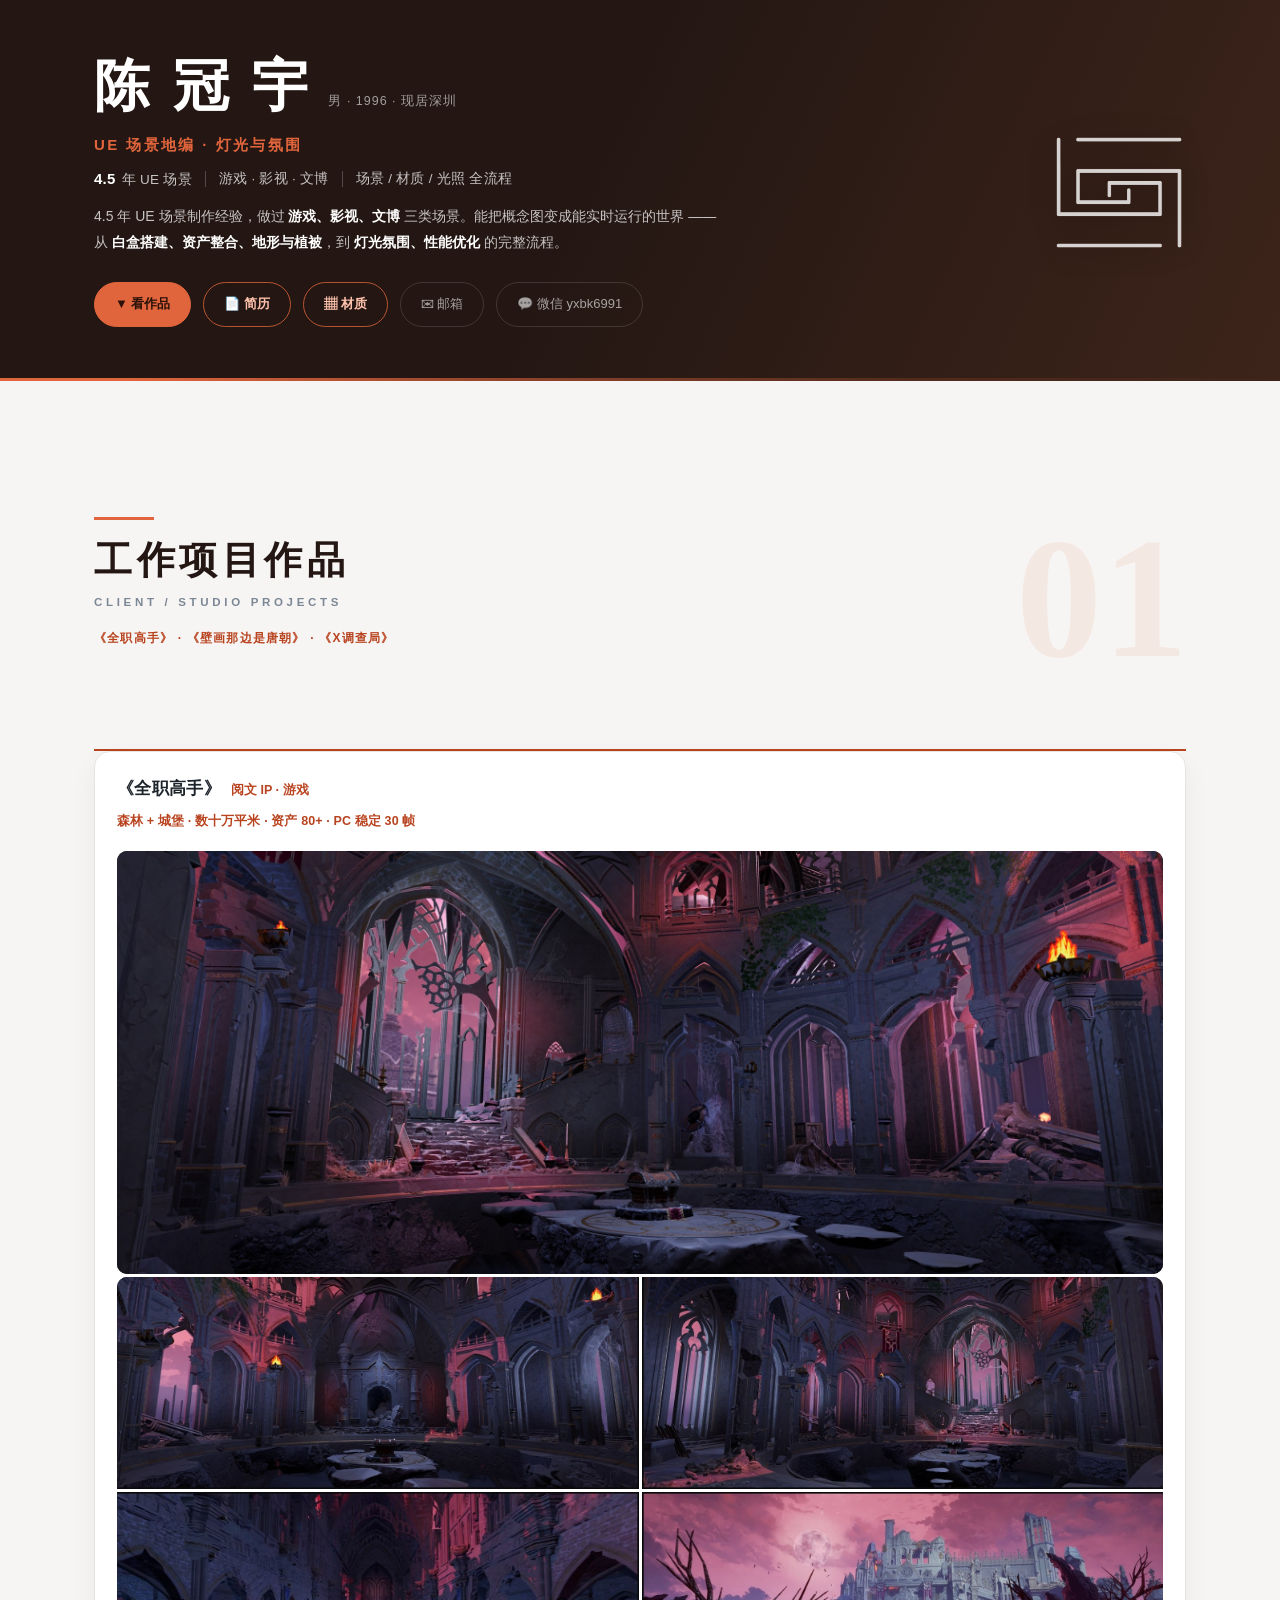
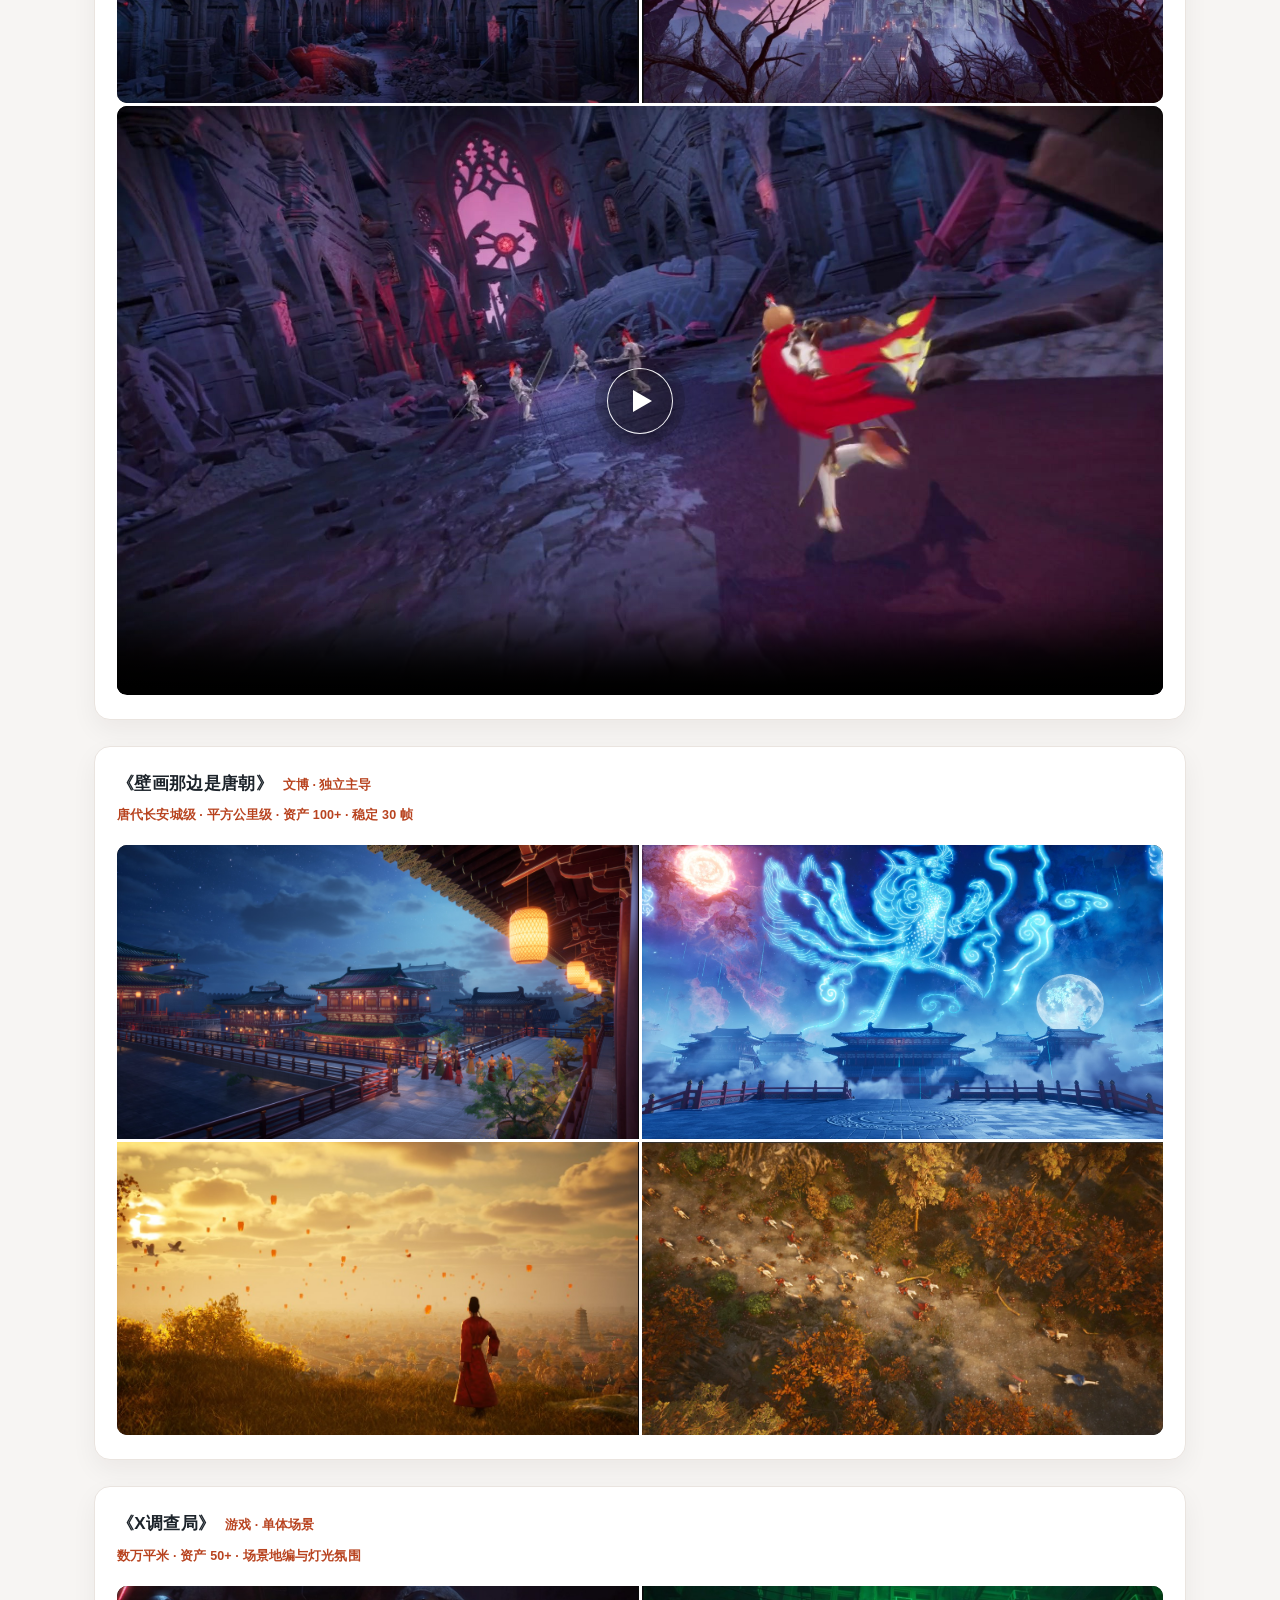
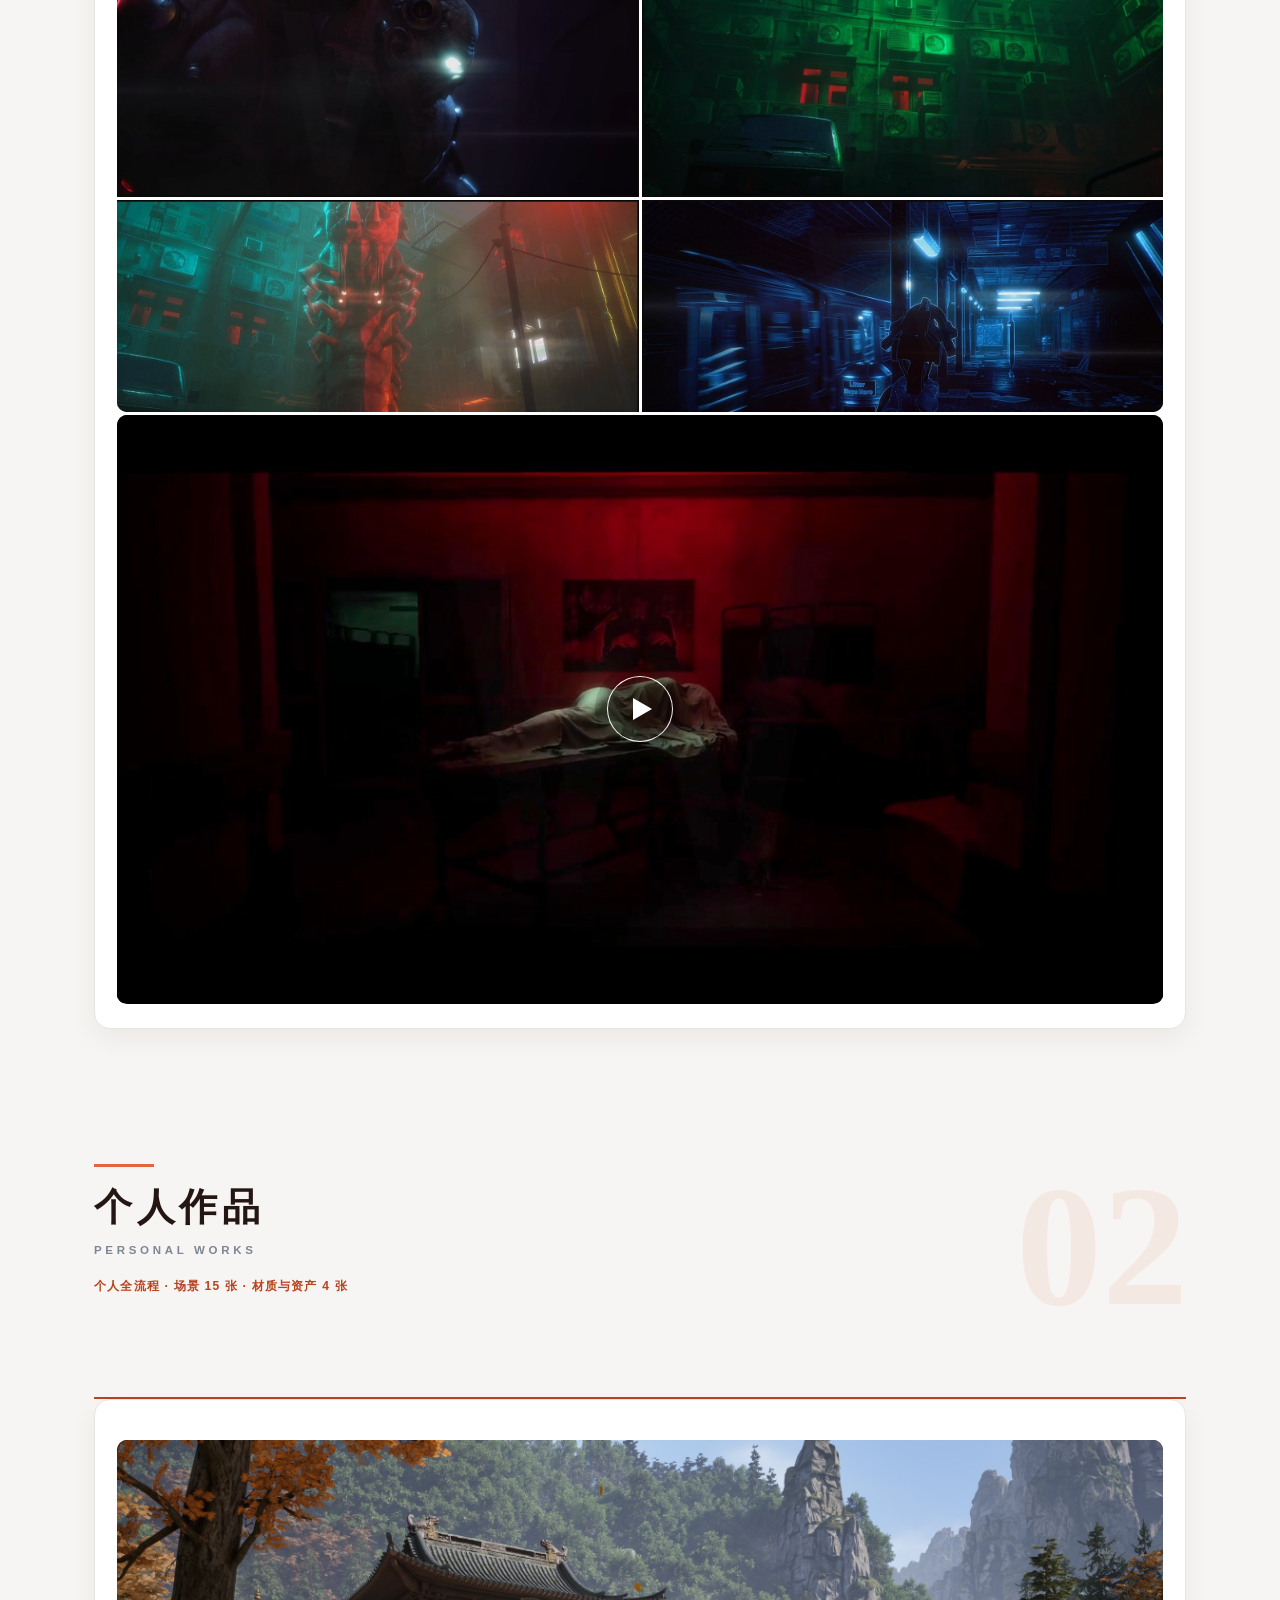
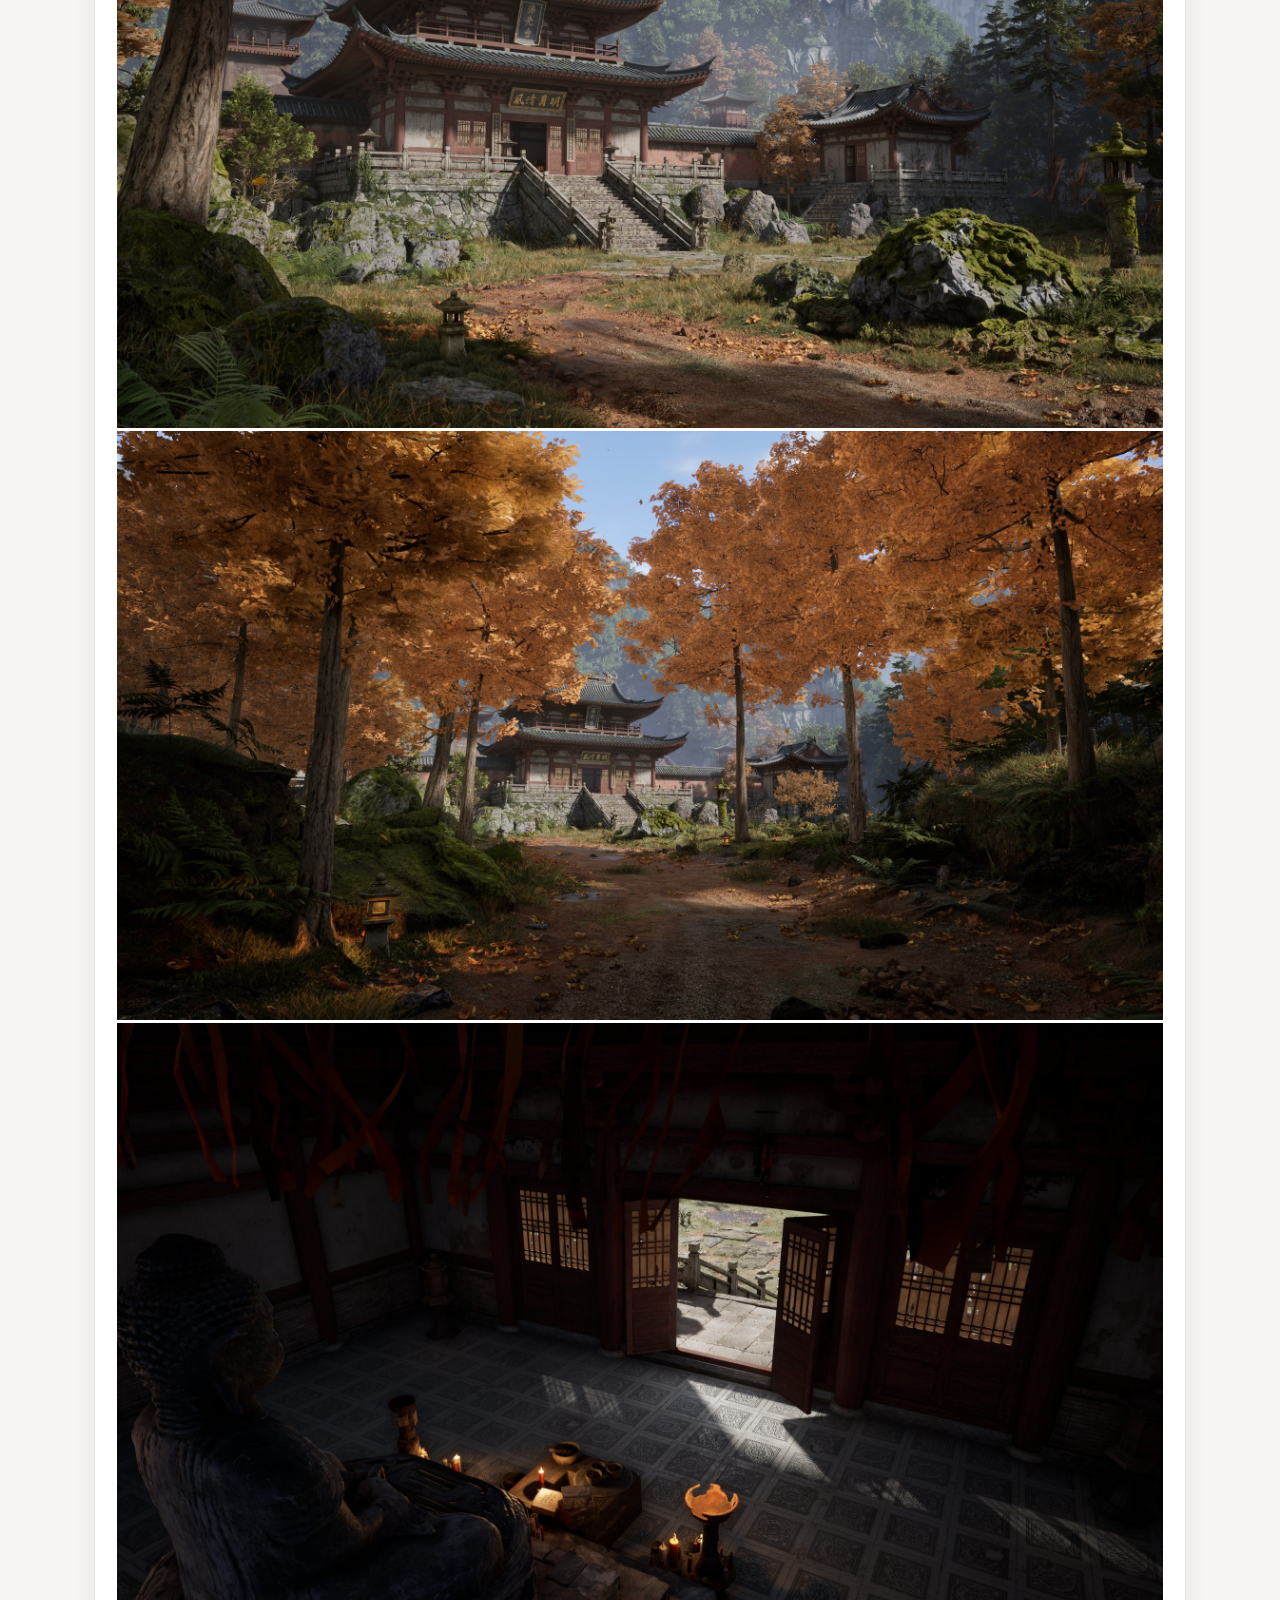
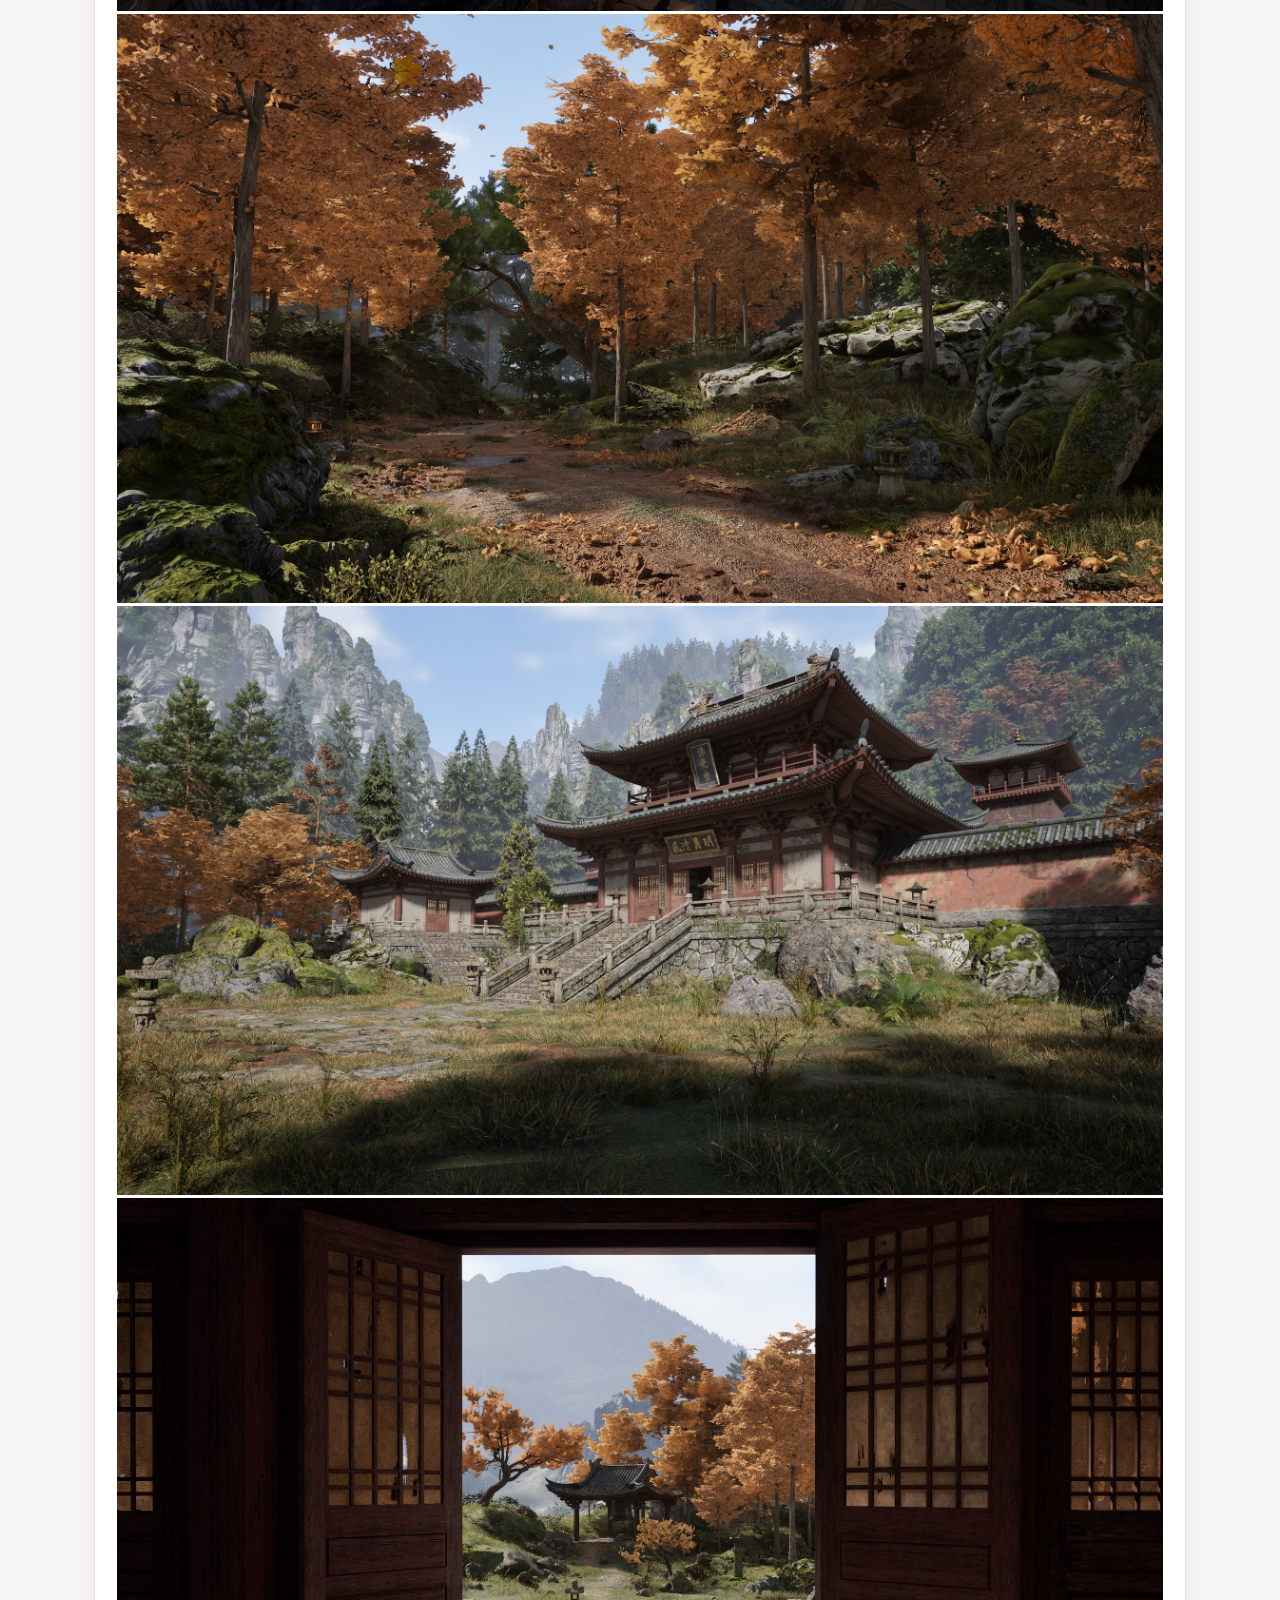
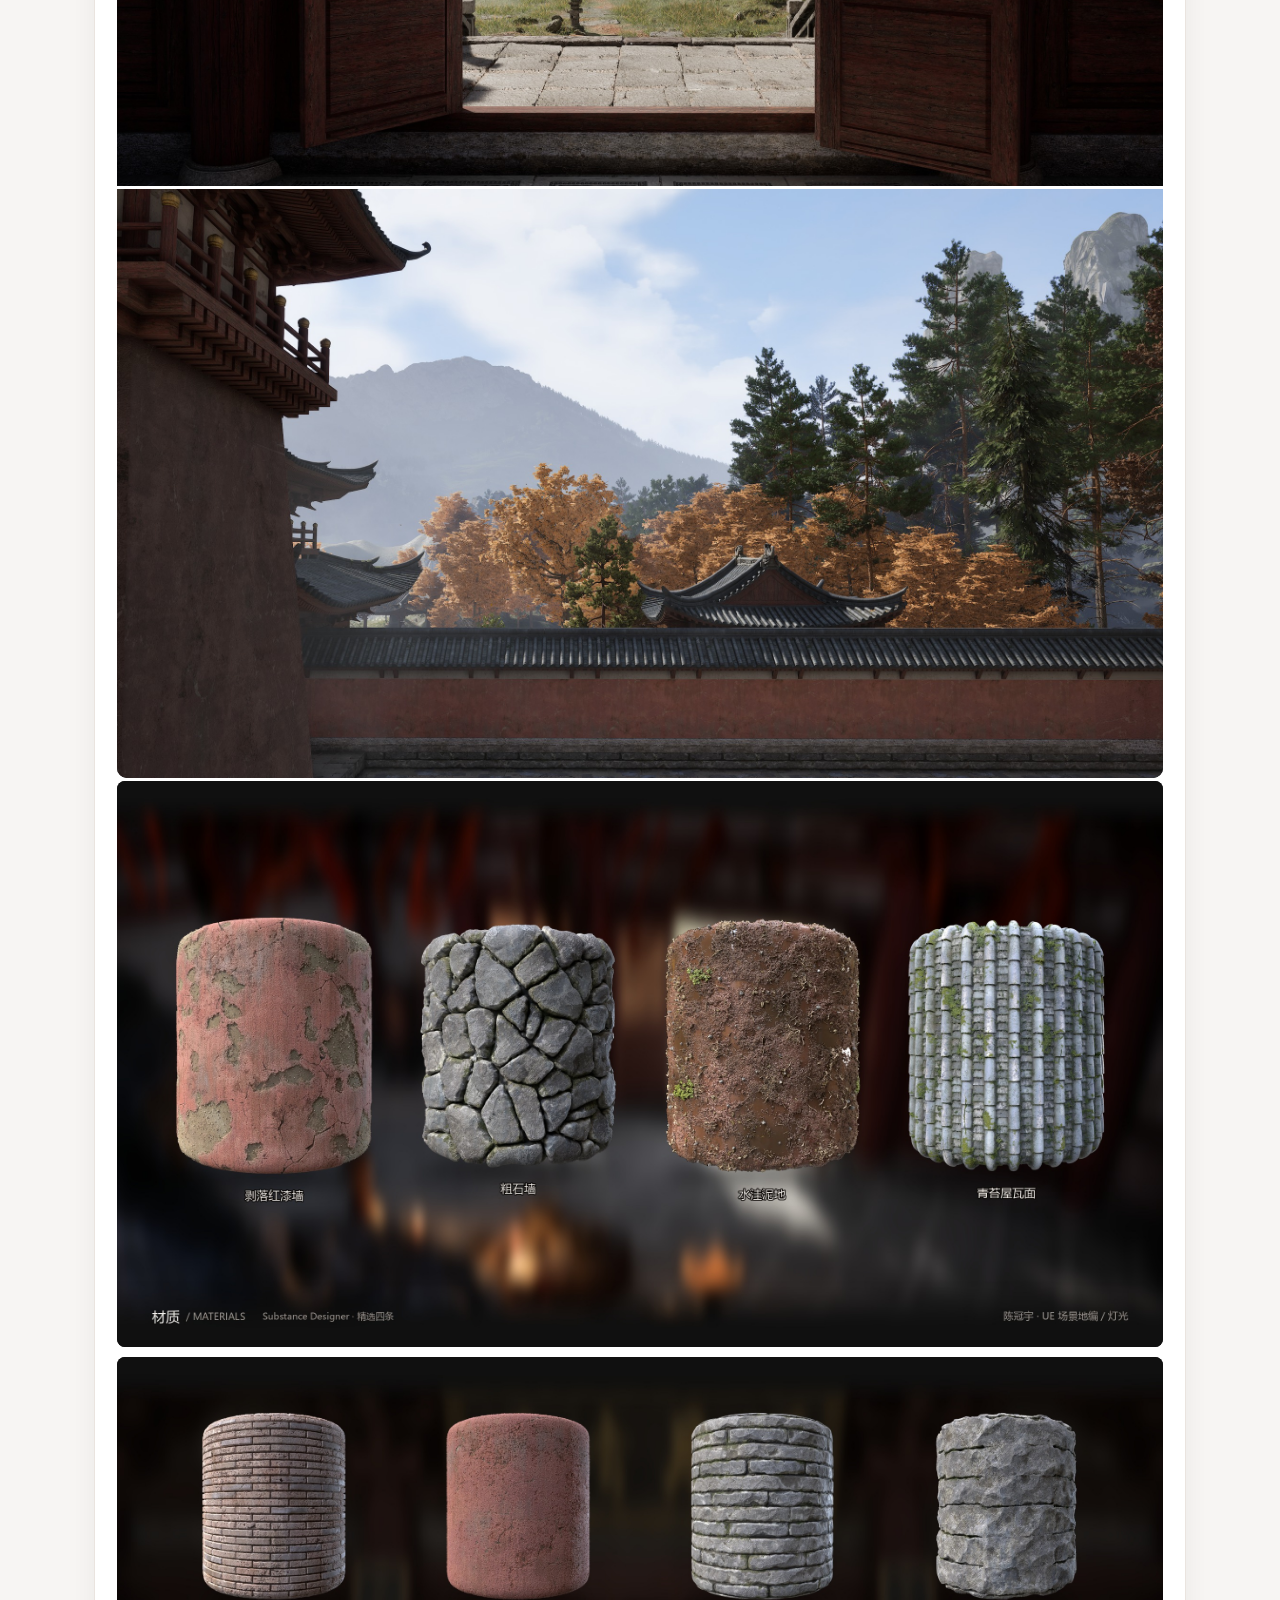
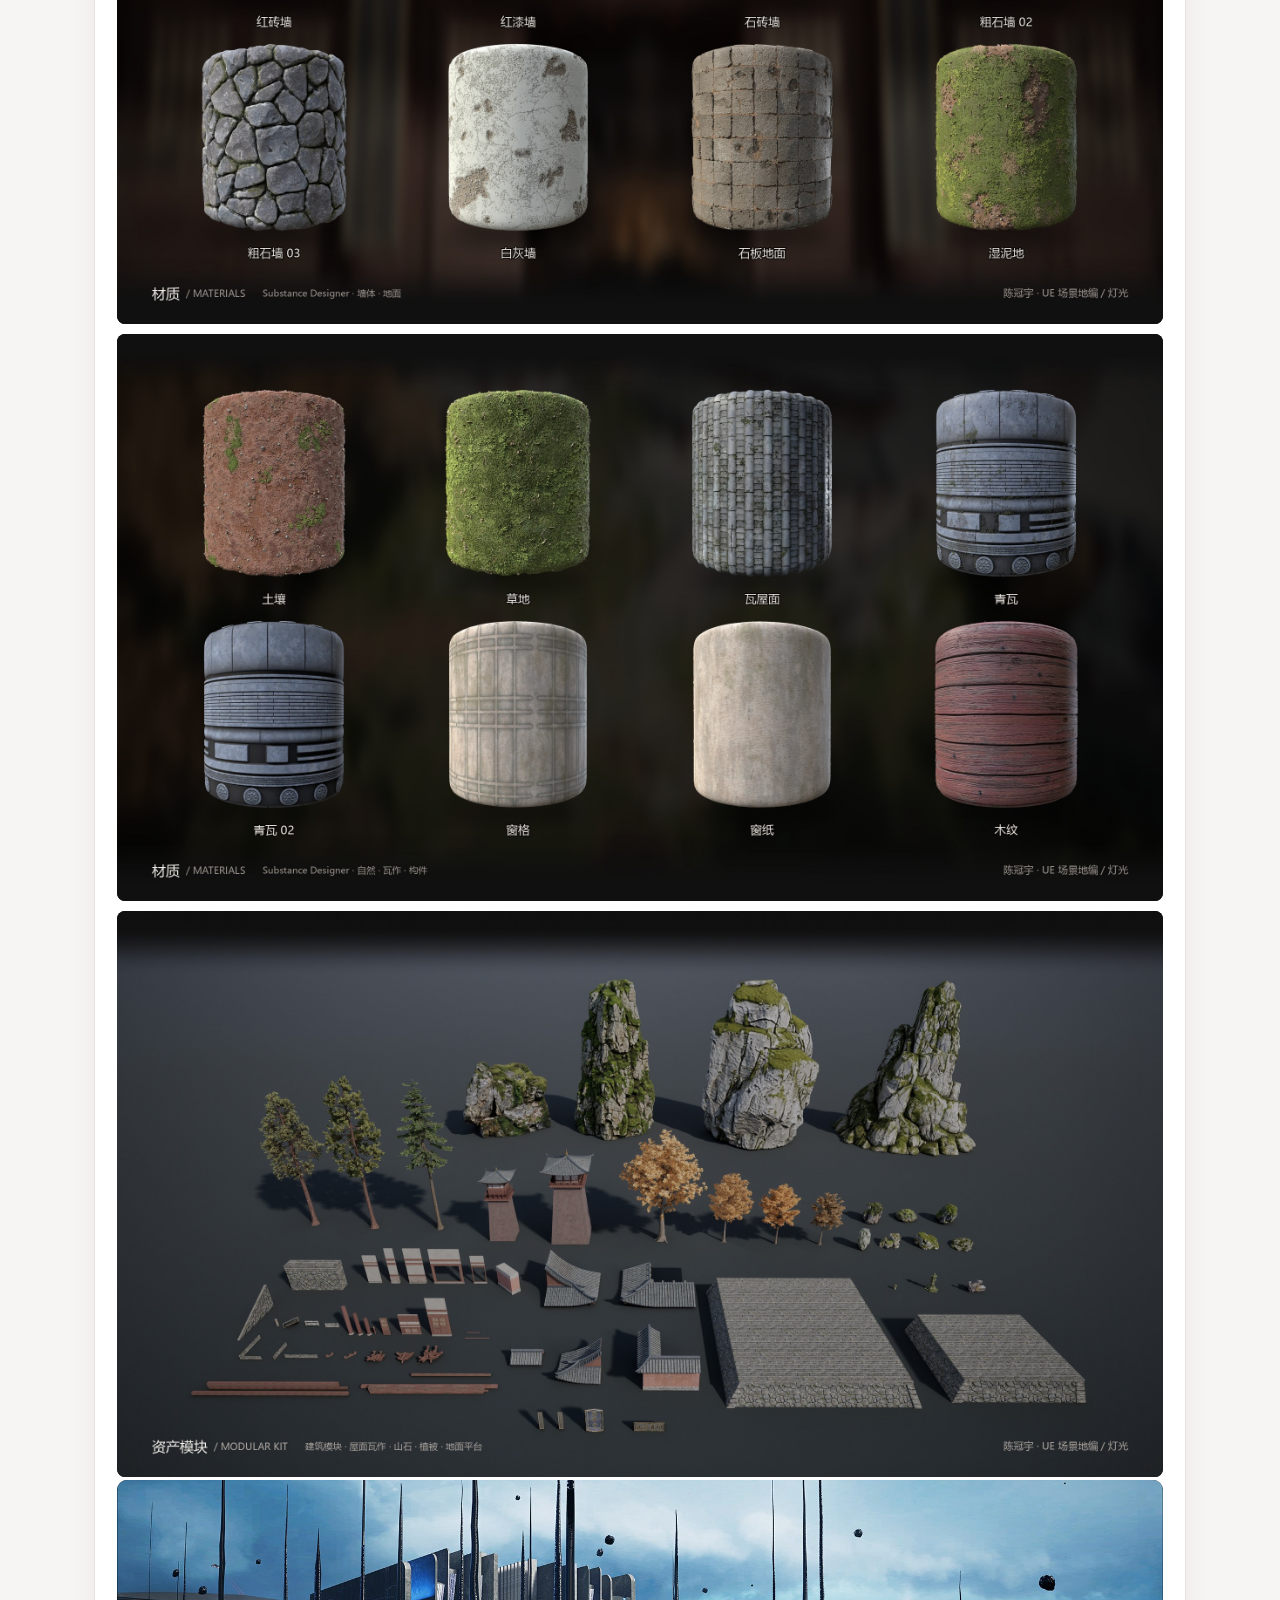
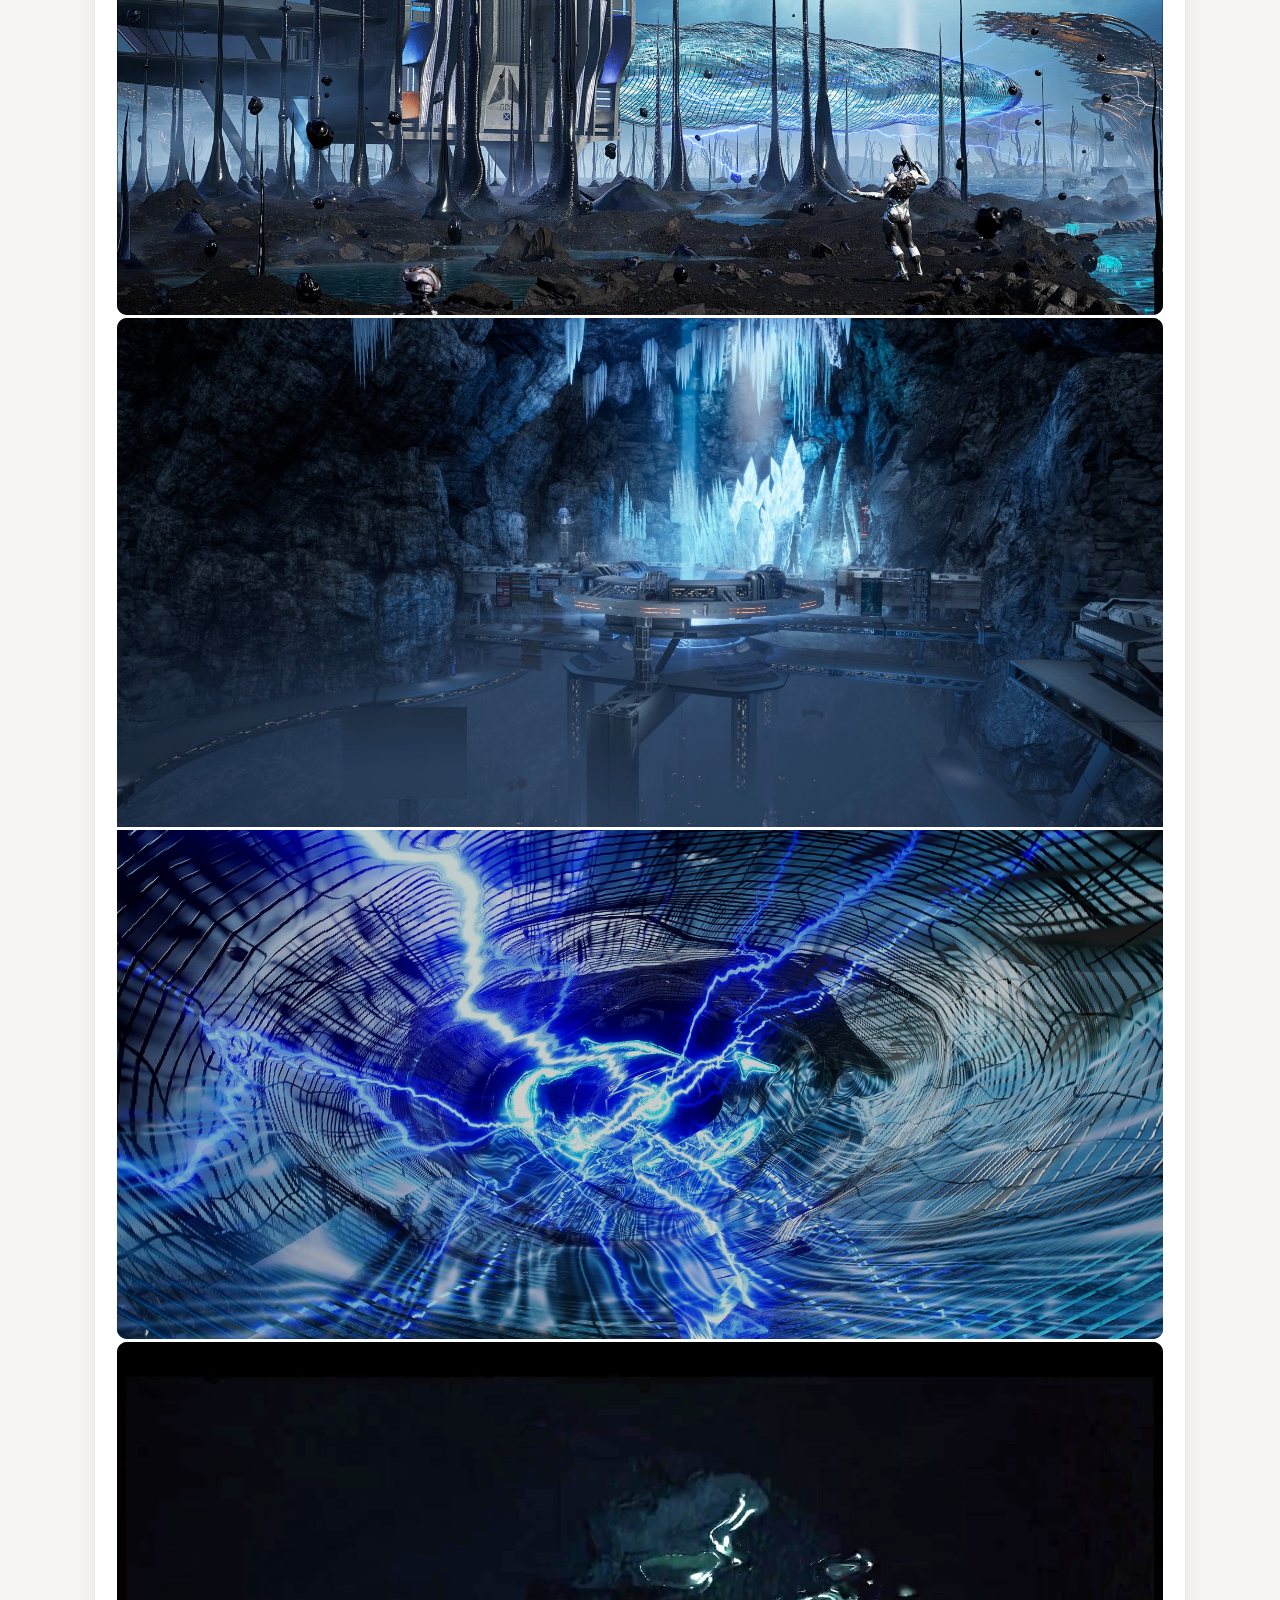
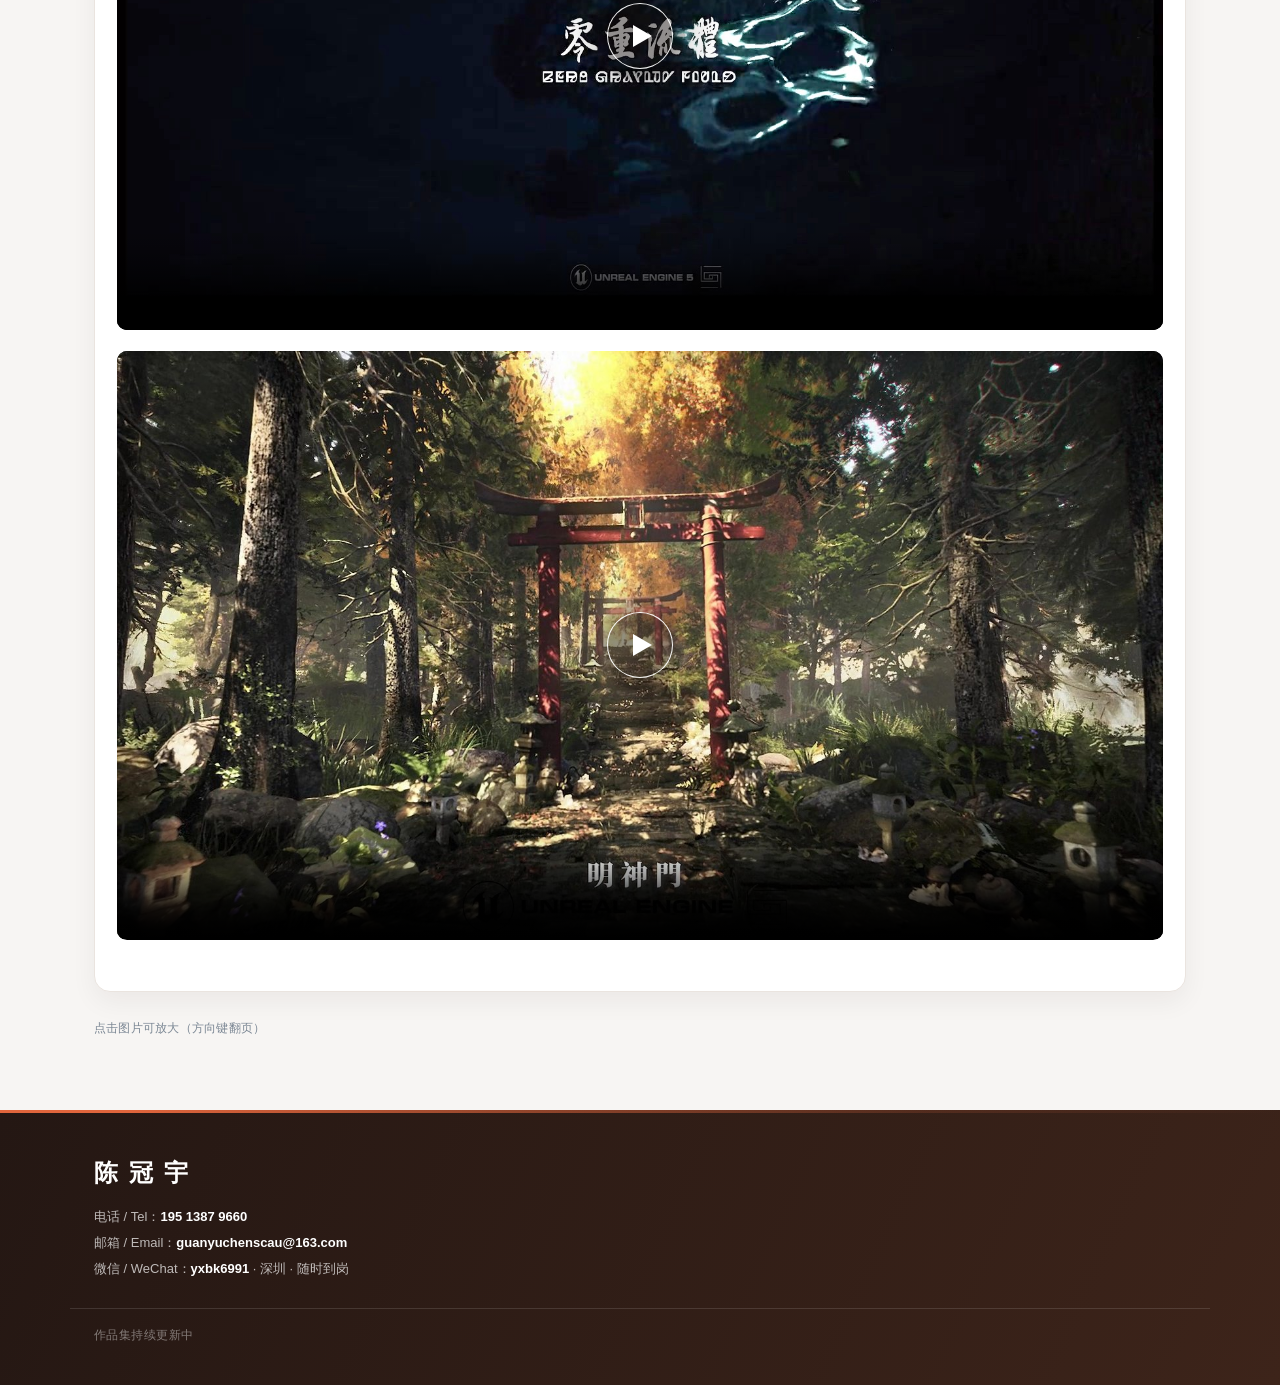
==== commit f2e39ba0: "页脚版权行只留「作品集持续更新中」" ====
--- a/index.html
+++ b/index.html
@@ -373,7 +373,7 @@
       </div>
     </div>
   </div>
-  <div class="wrap copyright">© 陈冠宇 · UE 场景地编 / 灯光 · 作品集持续更新 · <span style="color:#8a94a0">v20261027.3</span></div>
+  <div class="wrap copyright">作品集持续更新中</div>
 </footer>
 
 <div id="top" role="button" aria-label="返回顶部">↑ 返回</div>
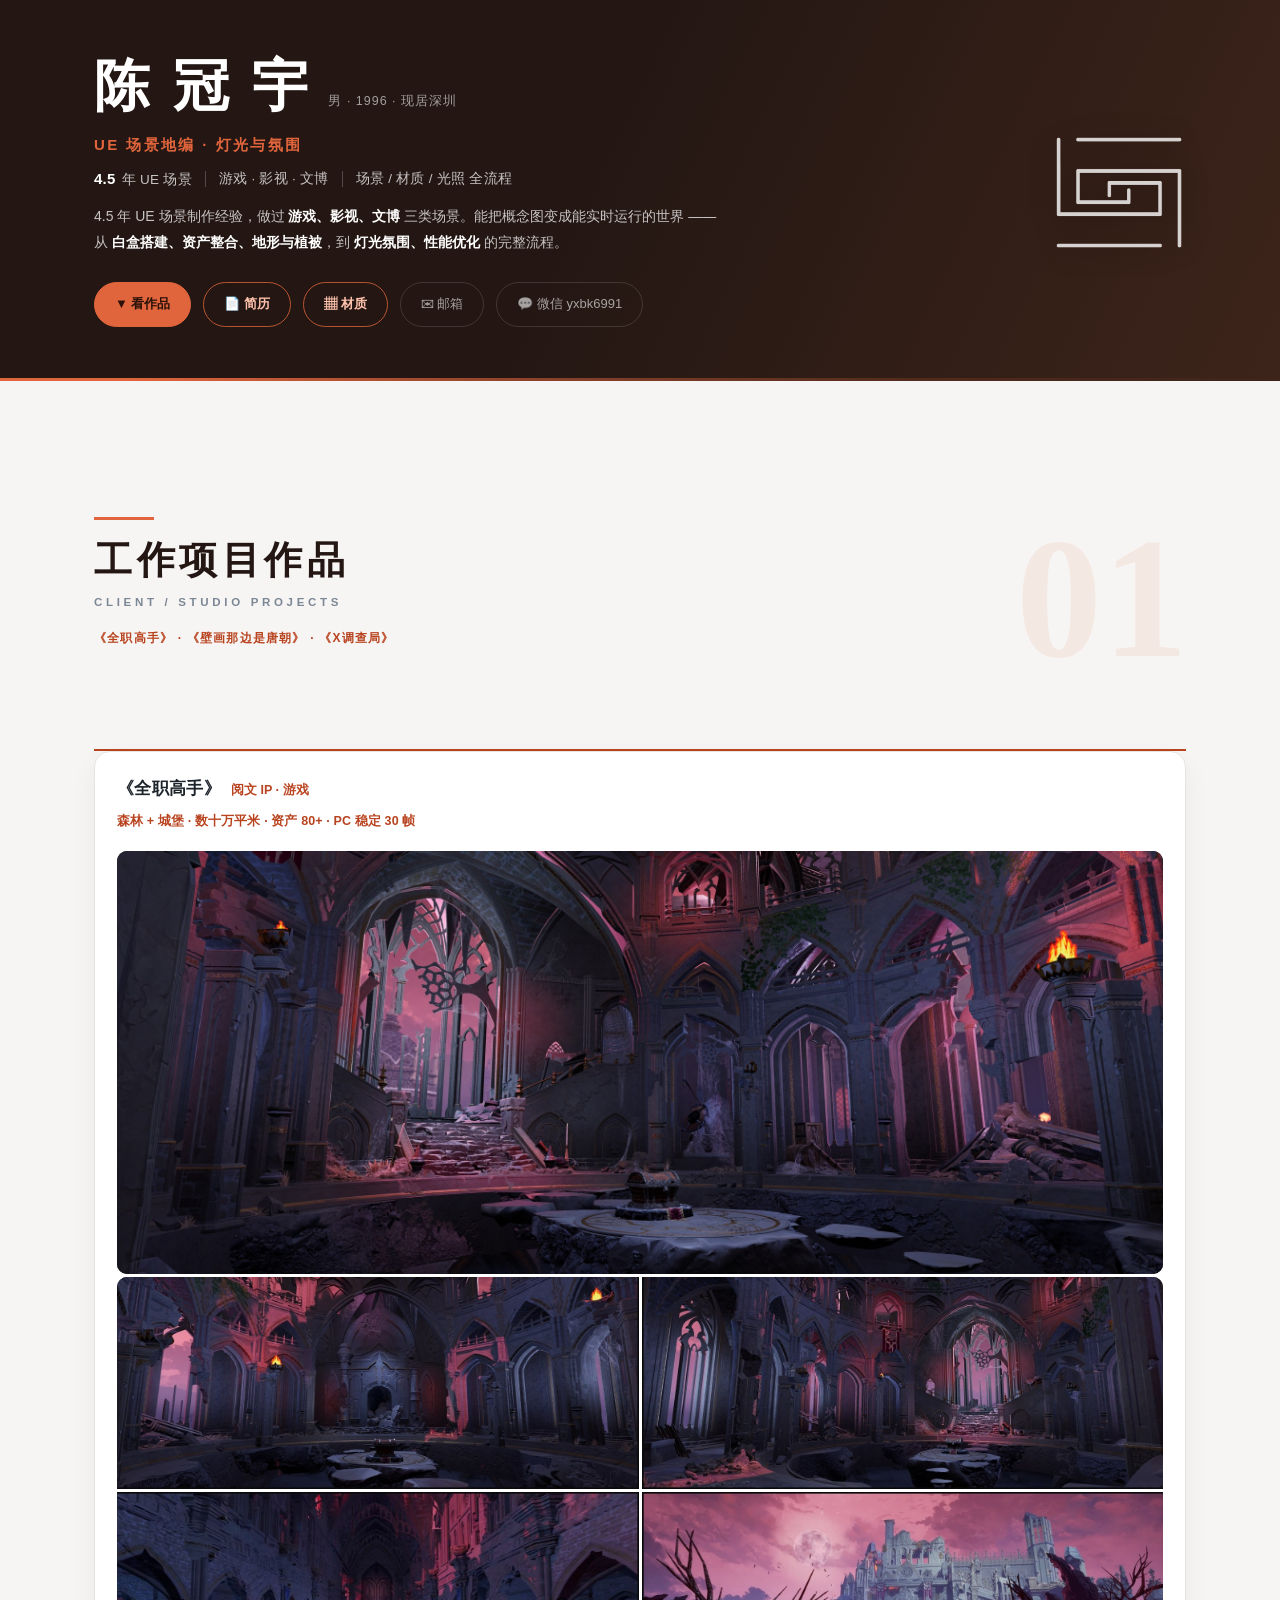
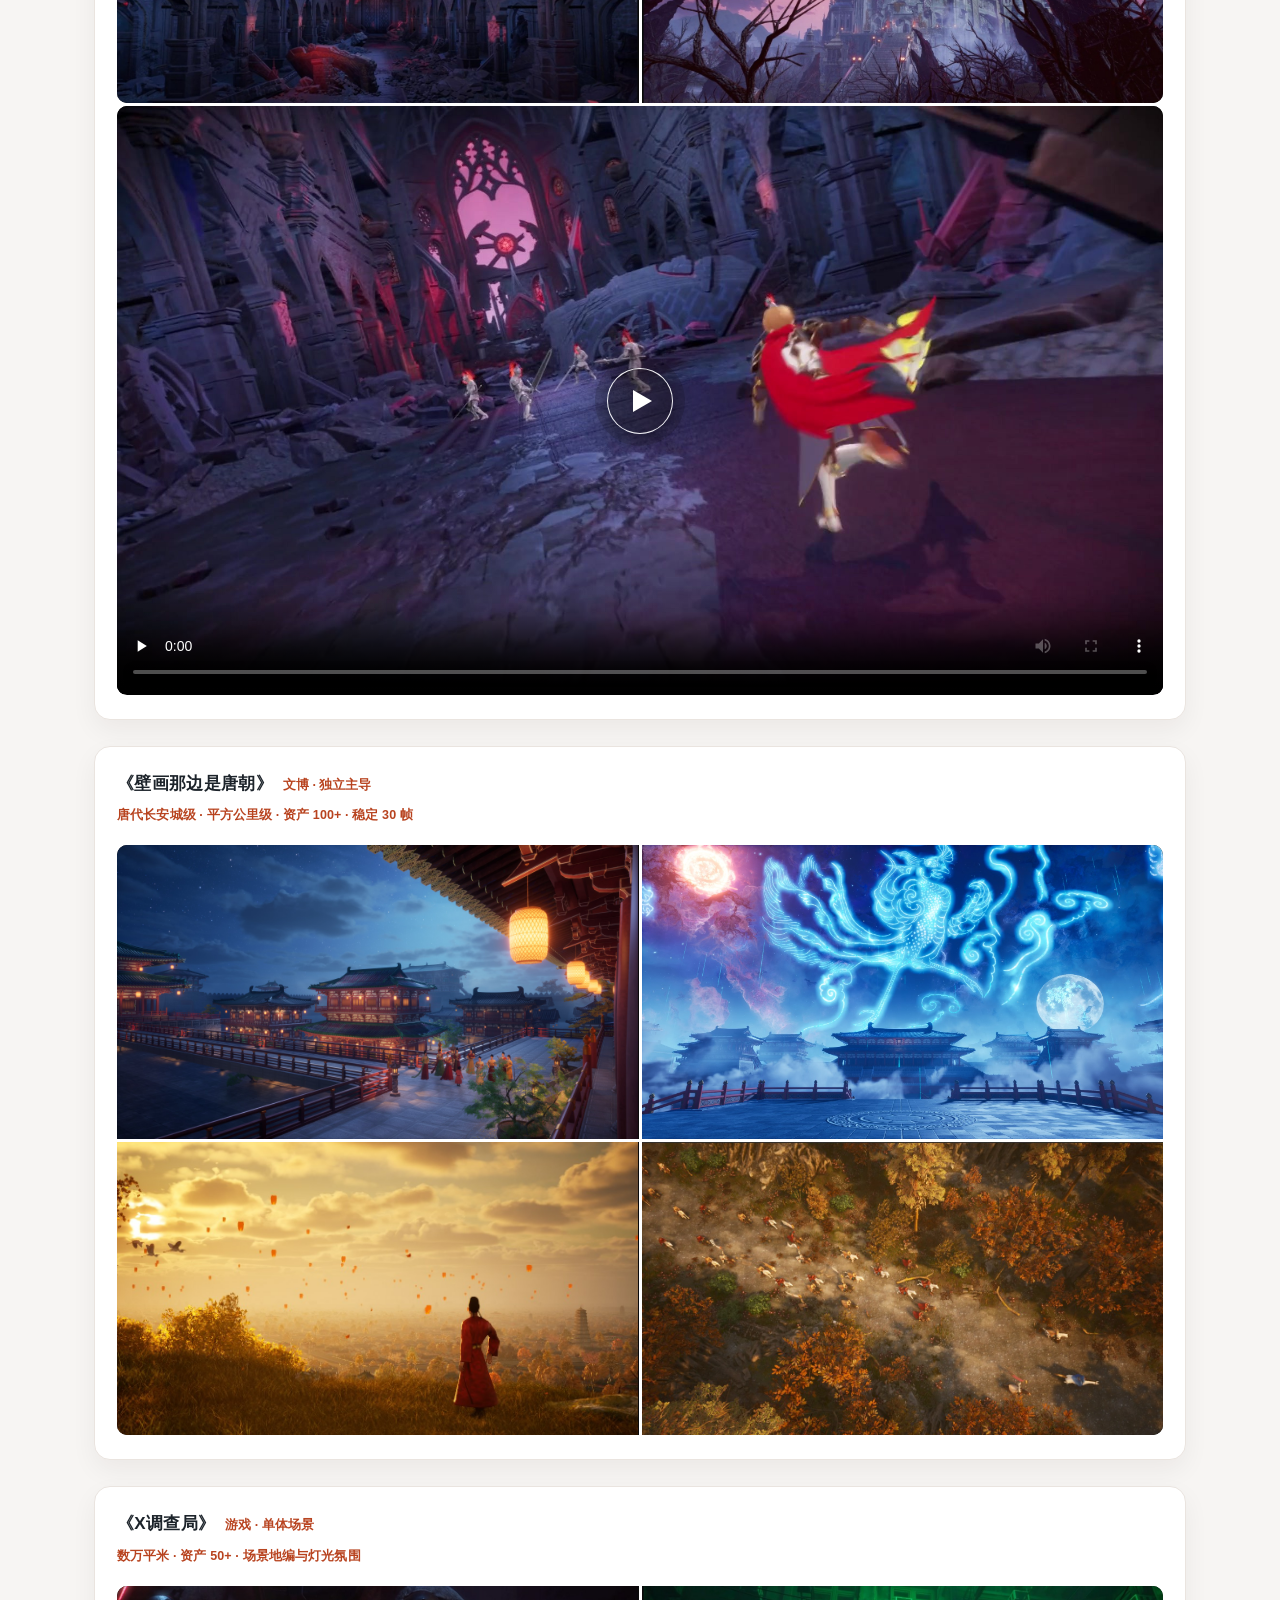
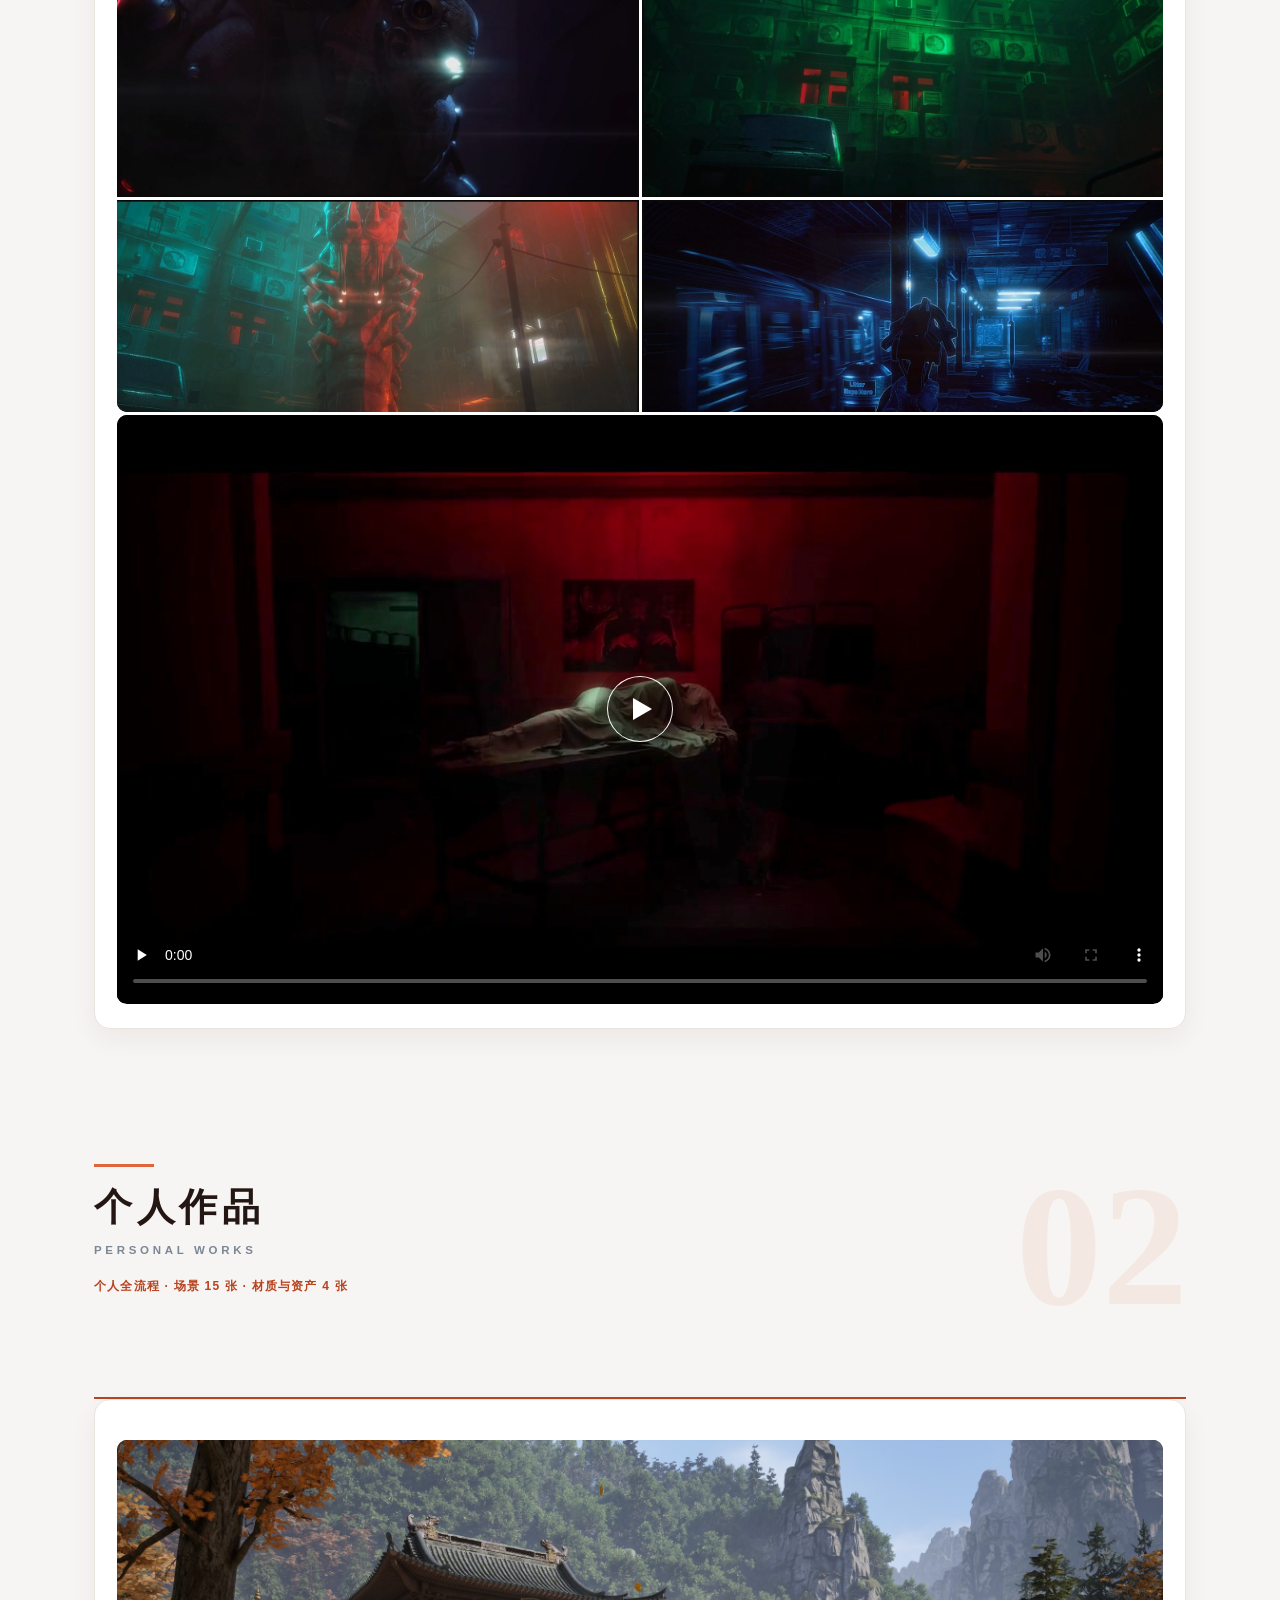
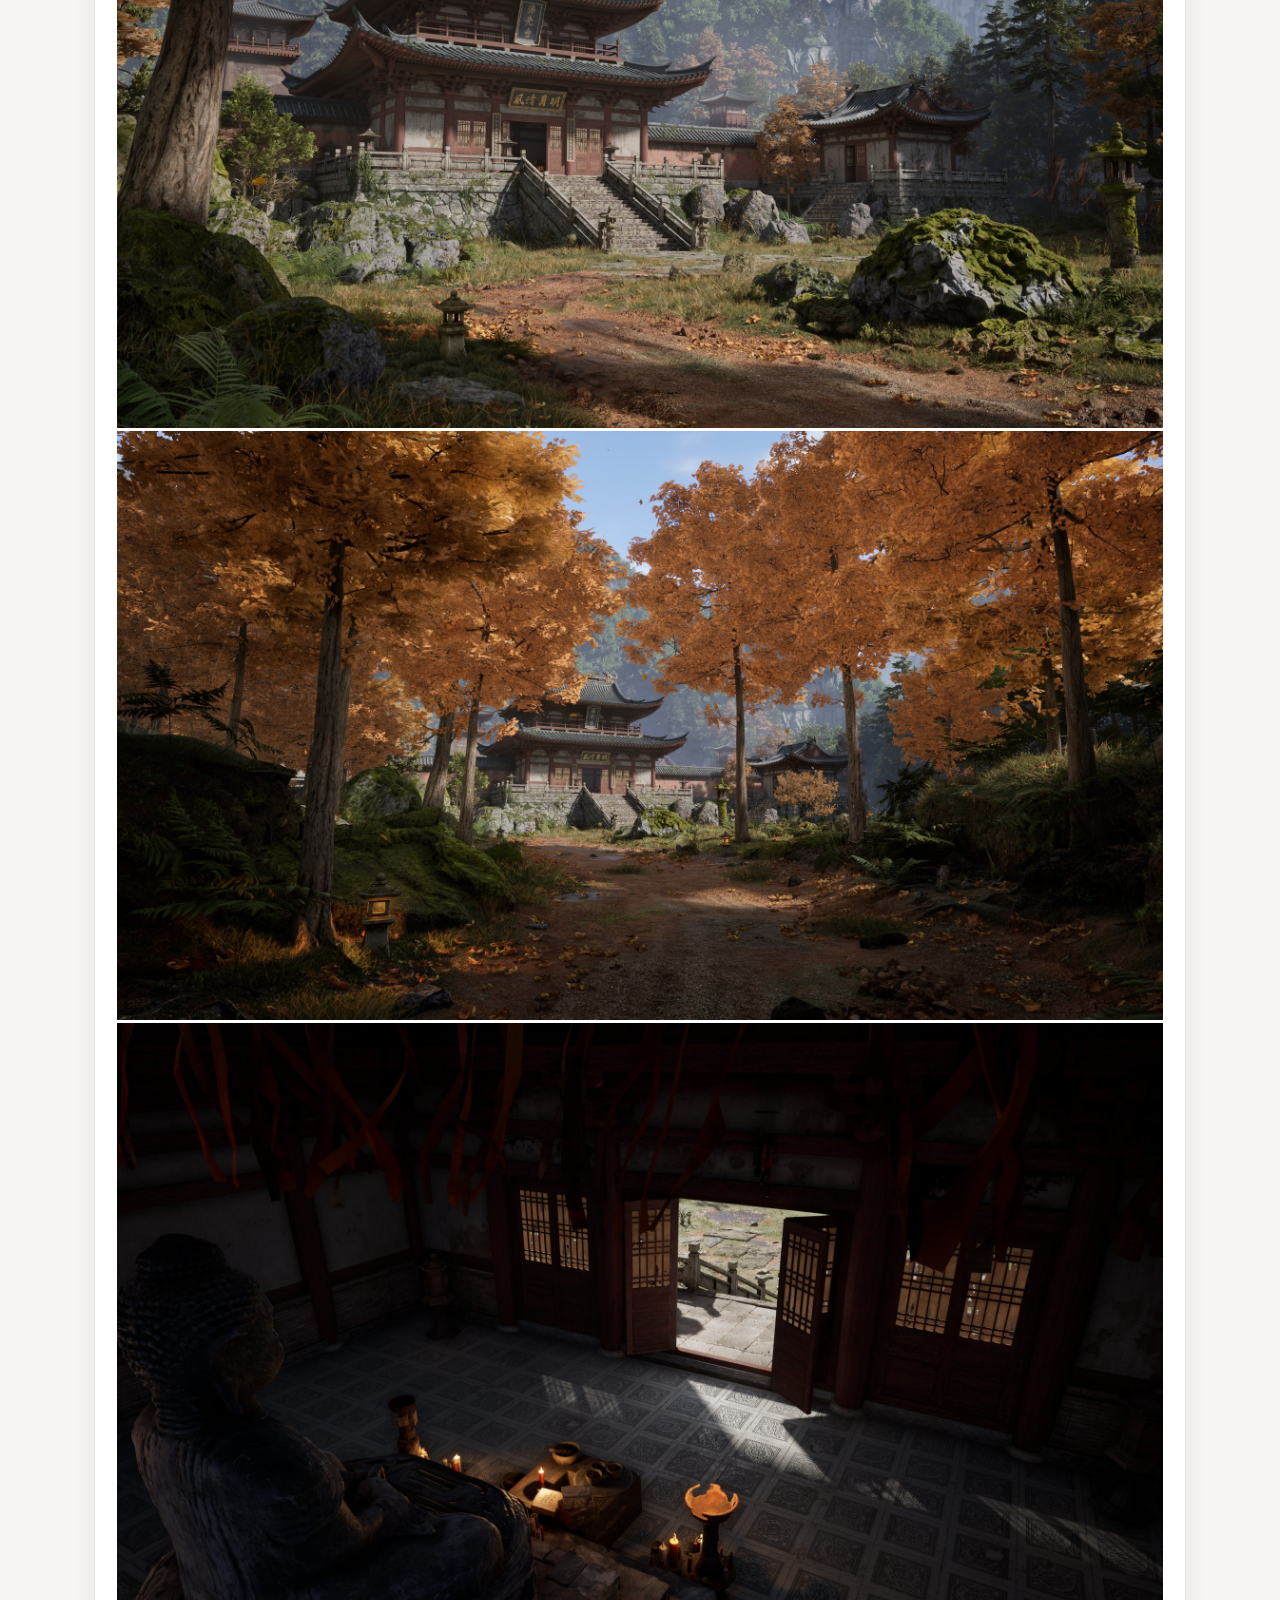
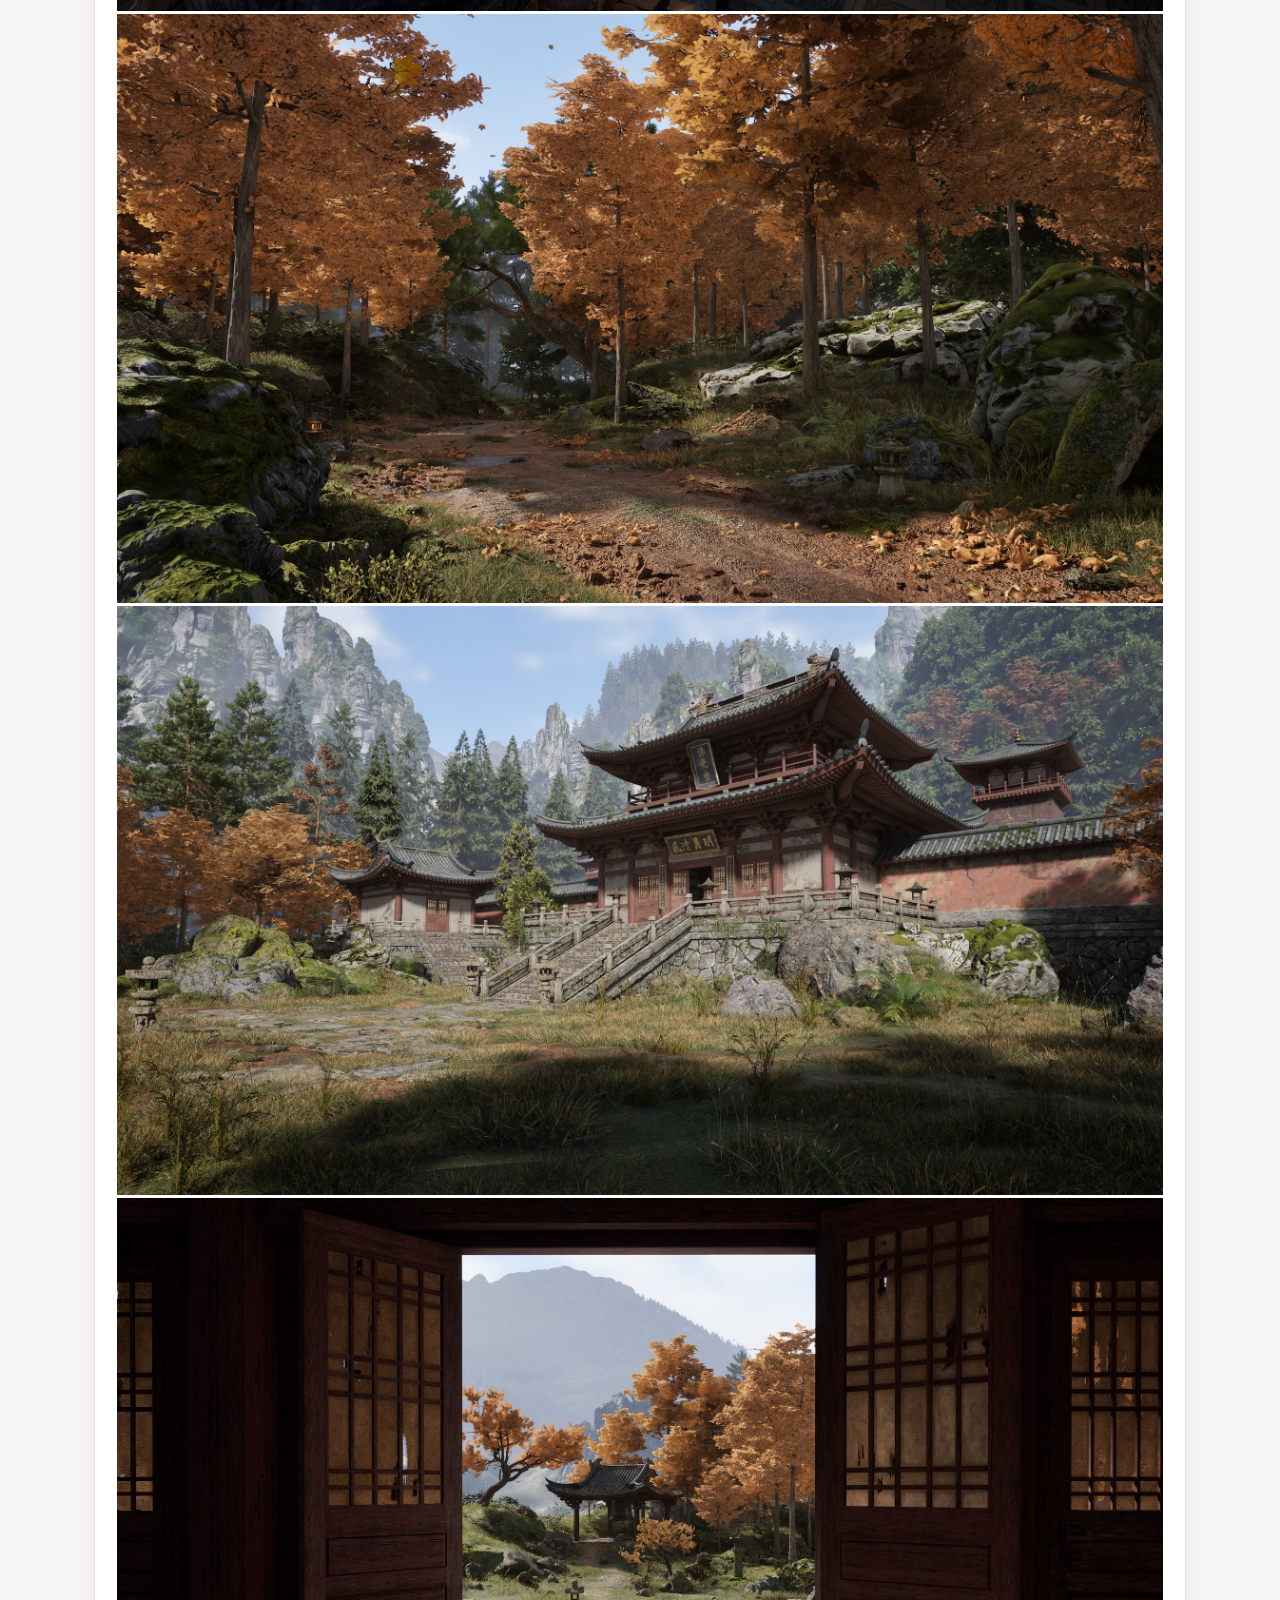
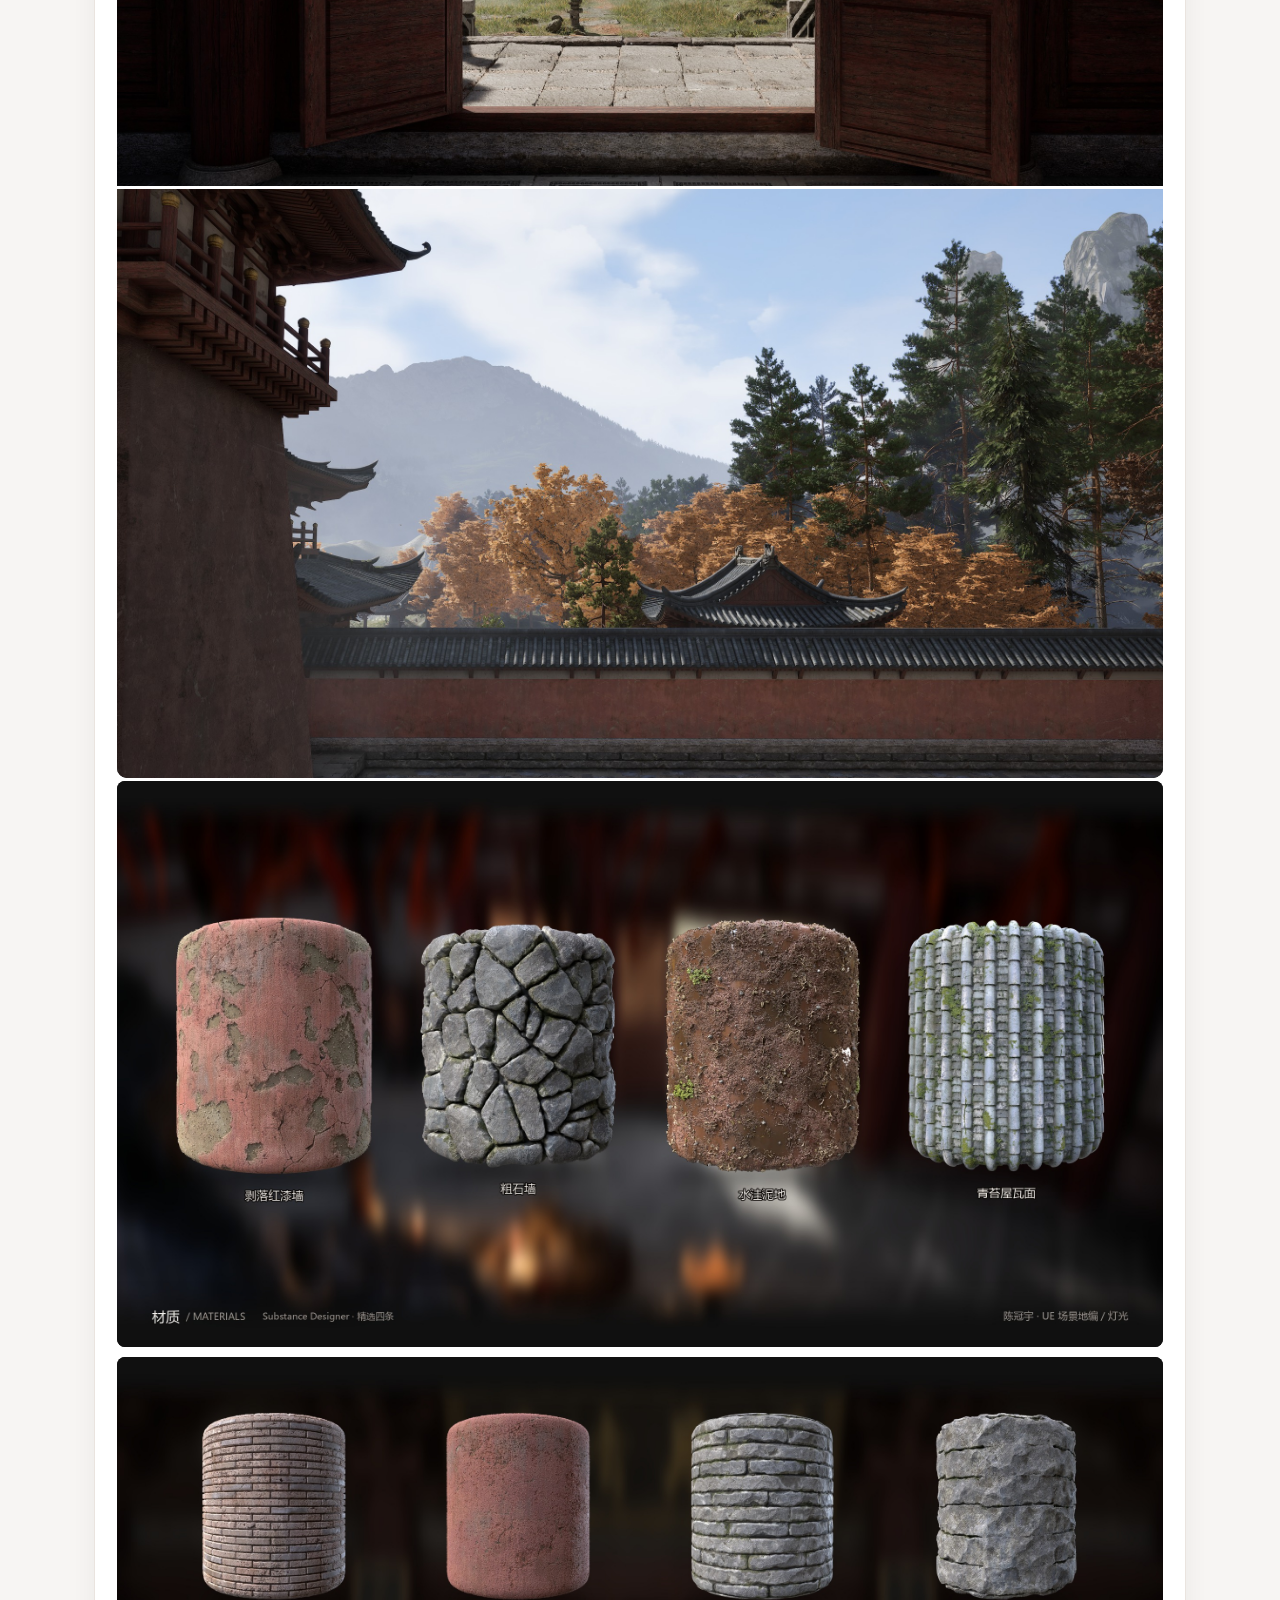
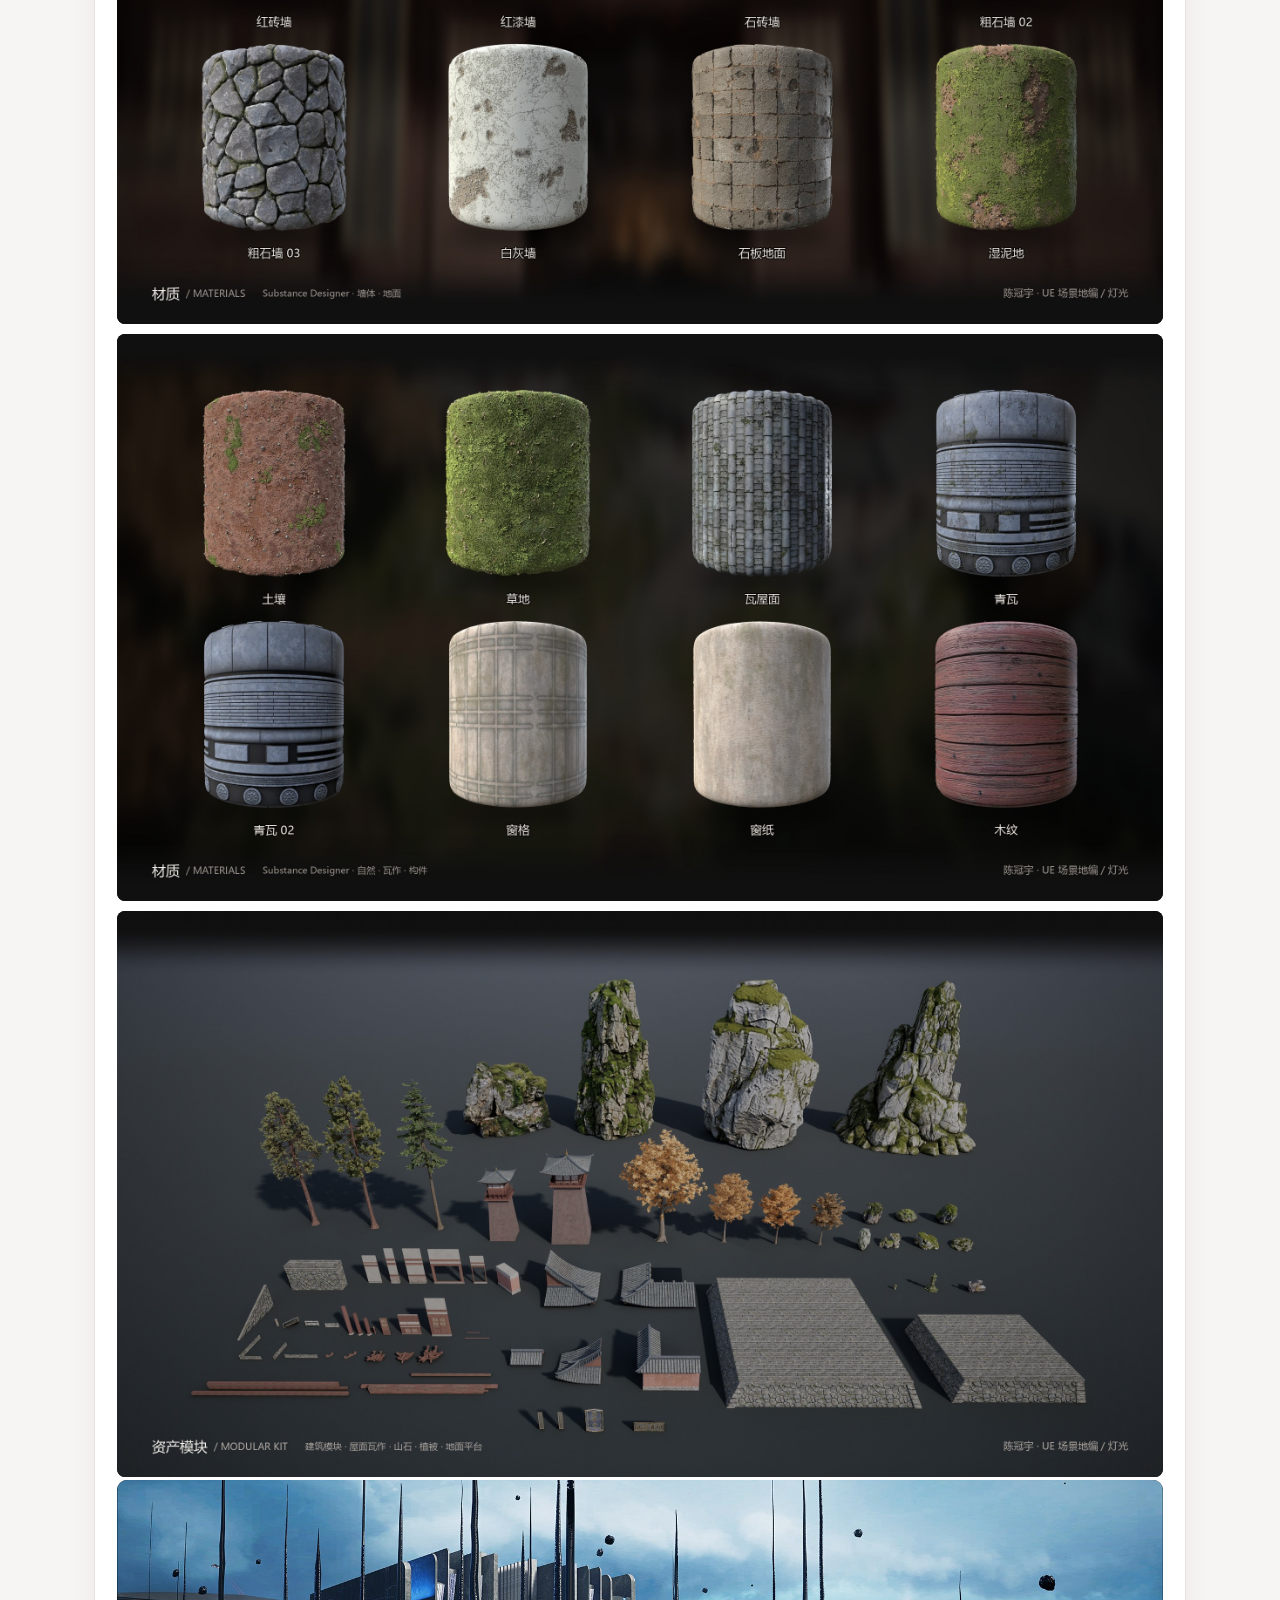
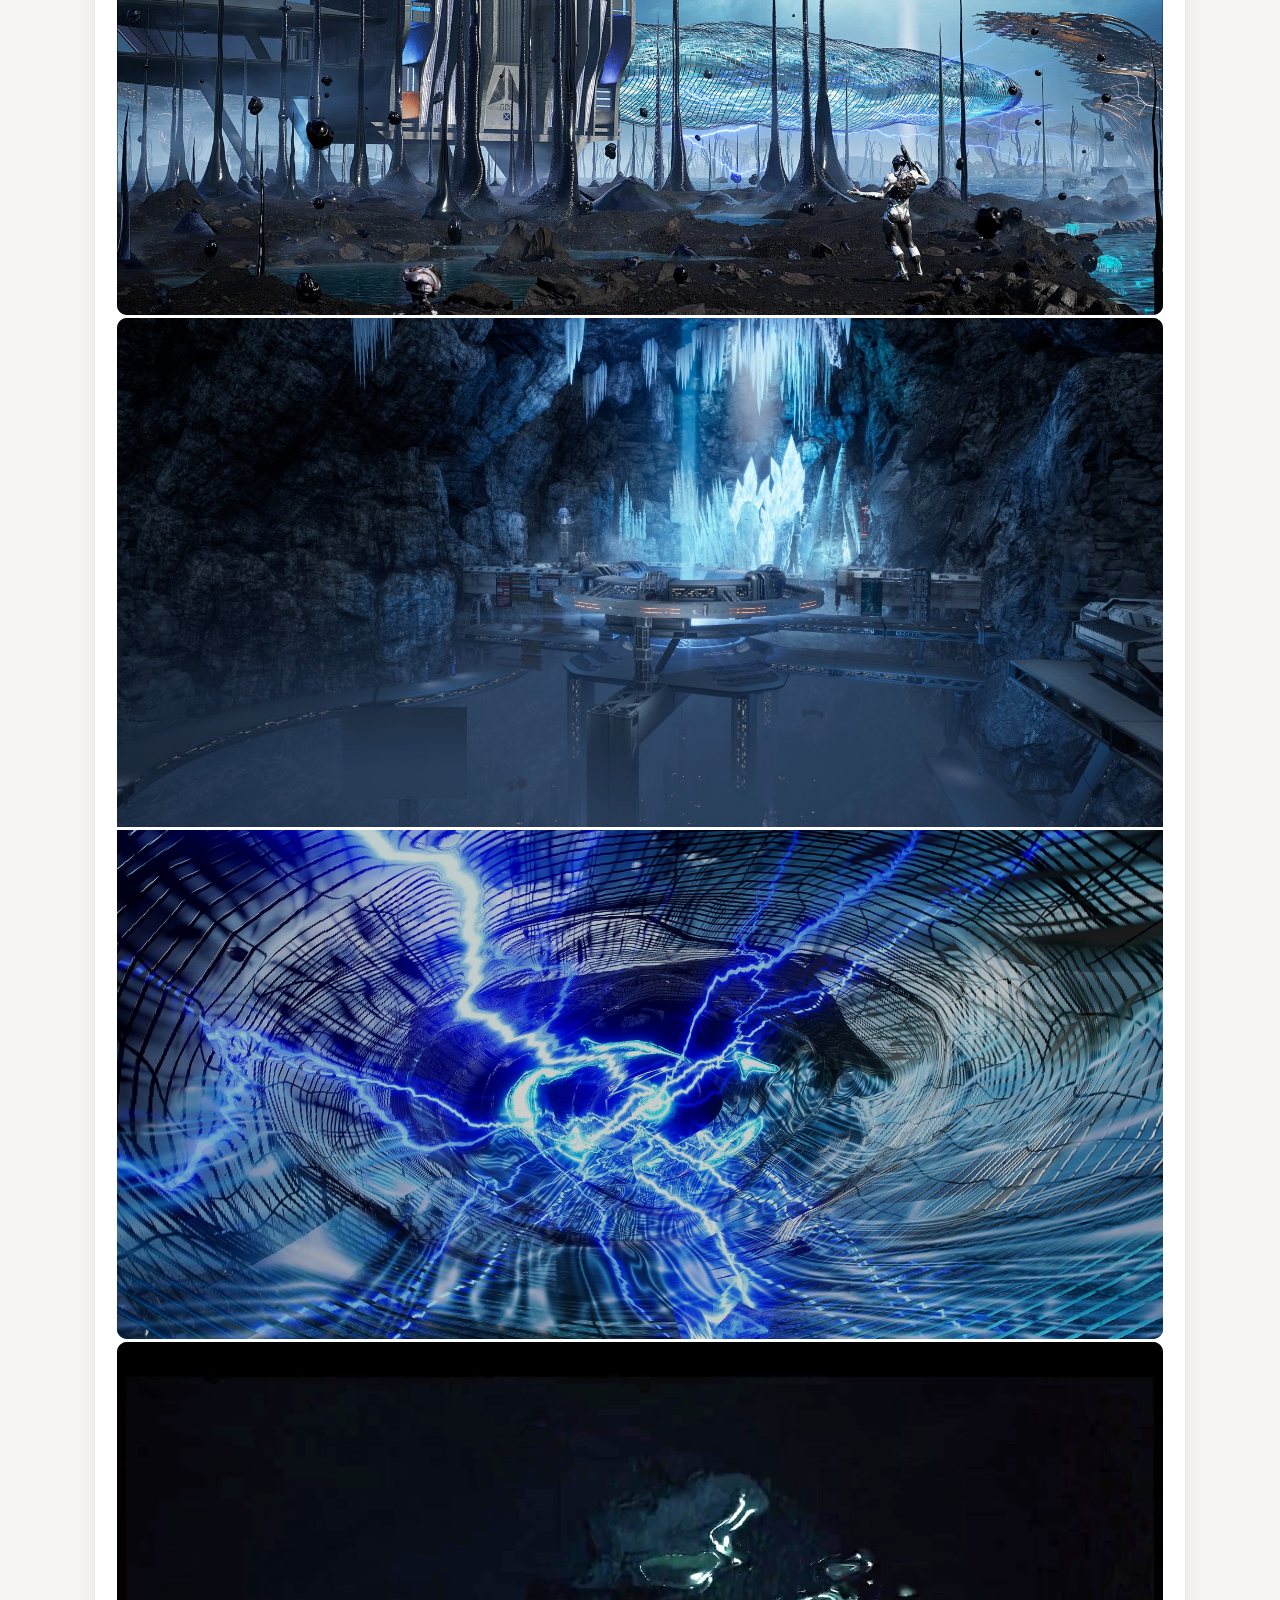
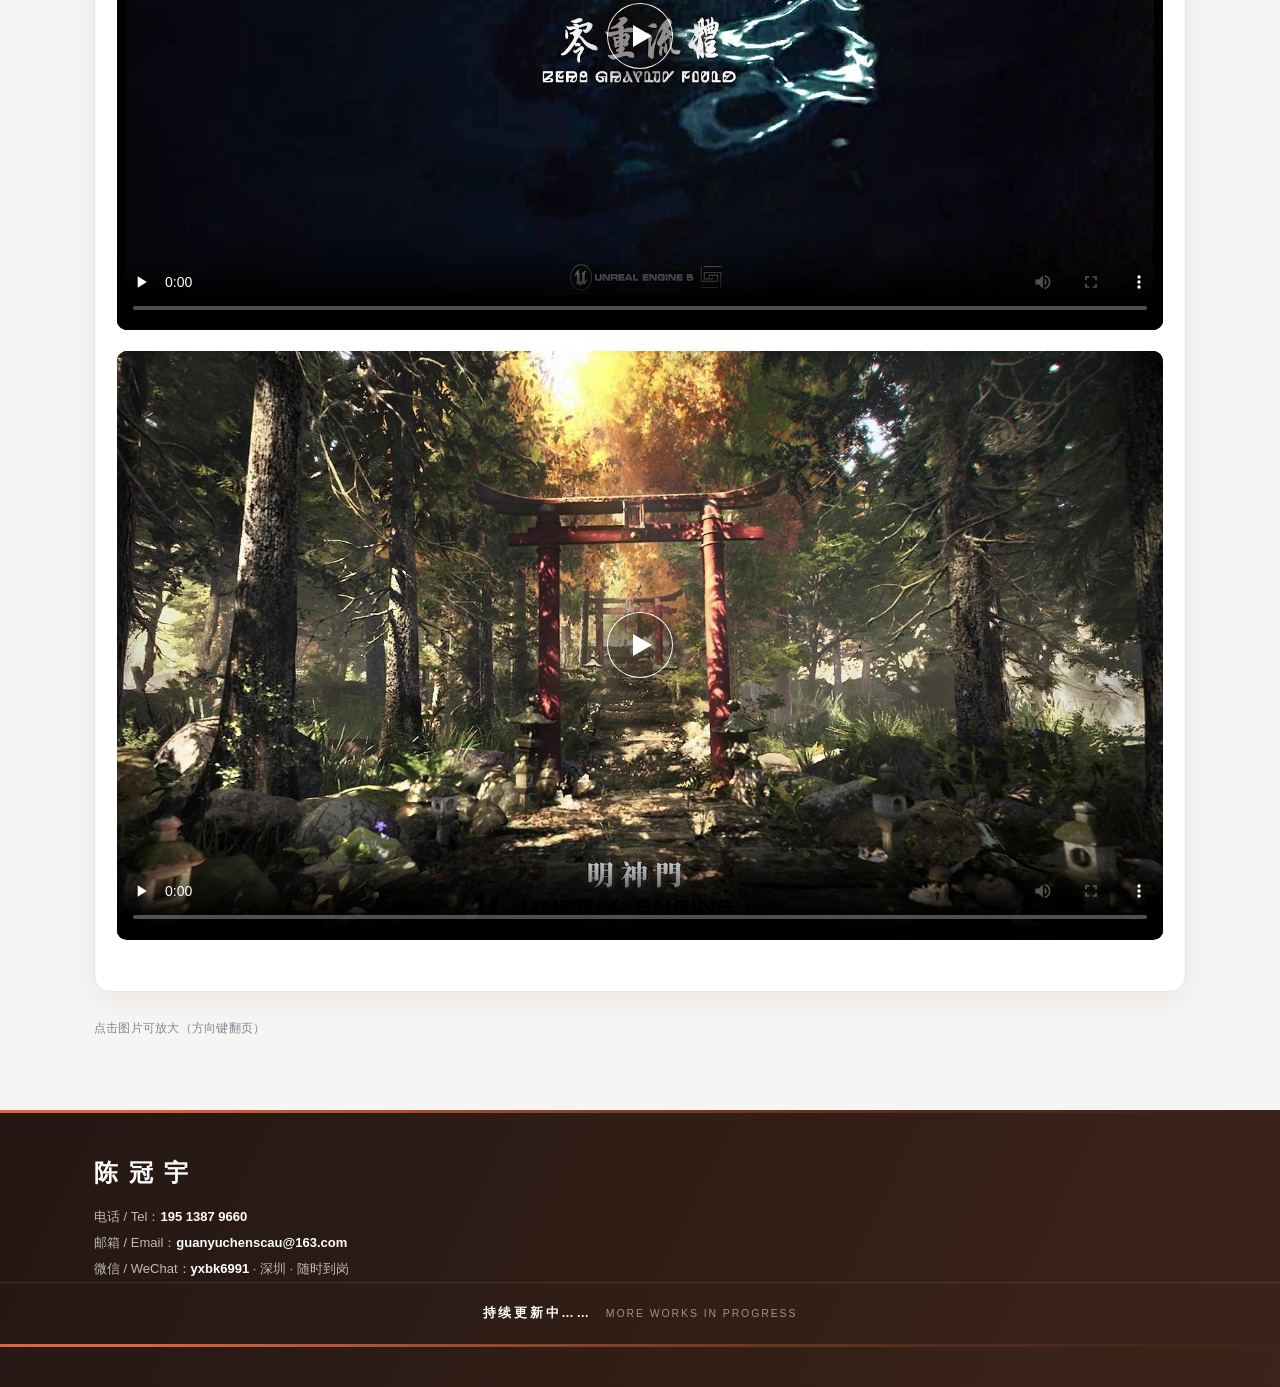
==== commit bcdfd9cb: "网站页脚末尾条改成与简历一致：居中「持续更新中……」+ 英文 + 右侧渐隐朱砂线" ====
--- a/index.html
+++ b/index.html
@@ -218,6 +218,17 @@
 .proj-video:hover .playb{border-color:#fff;transform:translate(-50%,-50%) scale(1.06)}
 @media (max-width:720px){.playb{width:52px;height:52px;top:50%}
   .playb::before{border-width:9px 0 9px 15px;margin-left:4px}}
+
+/* 页脚末尾条：与简历末尾栏同一语言 */
+.wend{position:relative;text-align:center;padding:20px 24px 22px;
+  border-top:1px solid rgba(255,255,255,.10);
+  font-size:12.5px;font-weight:600;letter-spacing:.22em;color:#fff}
+.wend em{font-style:normal;font-size:10.5px;font-weight:400;letter-spacing:.18em;
+  color:rgba(255,255,255,.52);margin-left:14px}
+.wend::after{content:'';position:absolute;left:0;bottom:0;width:100%;height:3px;
+  background:linear-gradient(90deg,var(--accent) 0%,var(--accent) 10%,rgba(224,101,60,.55) 42%,rgba(224,101,60,.18) 72%,rgba(224,101,60,0) 100%)}
+@media (max-width:720px){.wend{font-size:11.5px;padding:16px 20px 18px}
+  .wend em{display:block;margin:6px 0 0;font-size:9.5px}}
 </style>
 </head>
 <body>
@@ -373,7 +384,7 @@
       </div>
     </div>
   </div>
-  <div class="wrap copyright">作品集持续更新中</div>
+  <div class="wend">持续更新中……<em>MORE WORKS IN PROGRESS</em></div>
 </footer>
 
 <div id="top" role="button" aria-label="返回顶部">↑ 返回</div>
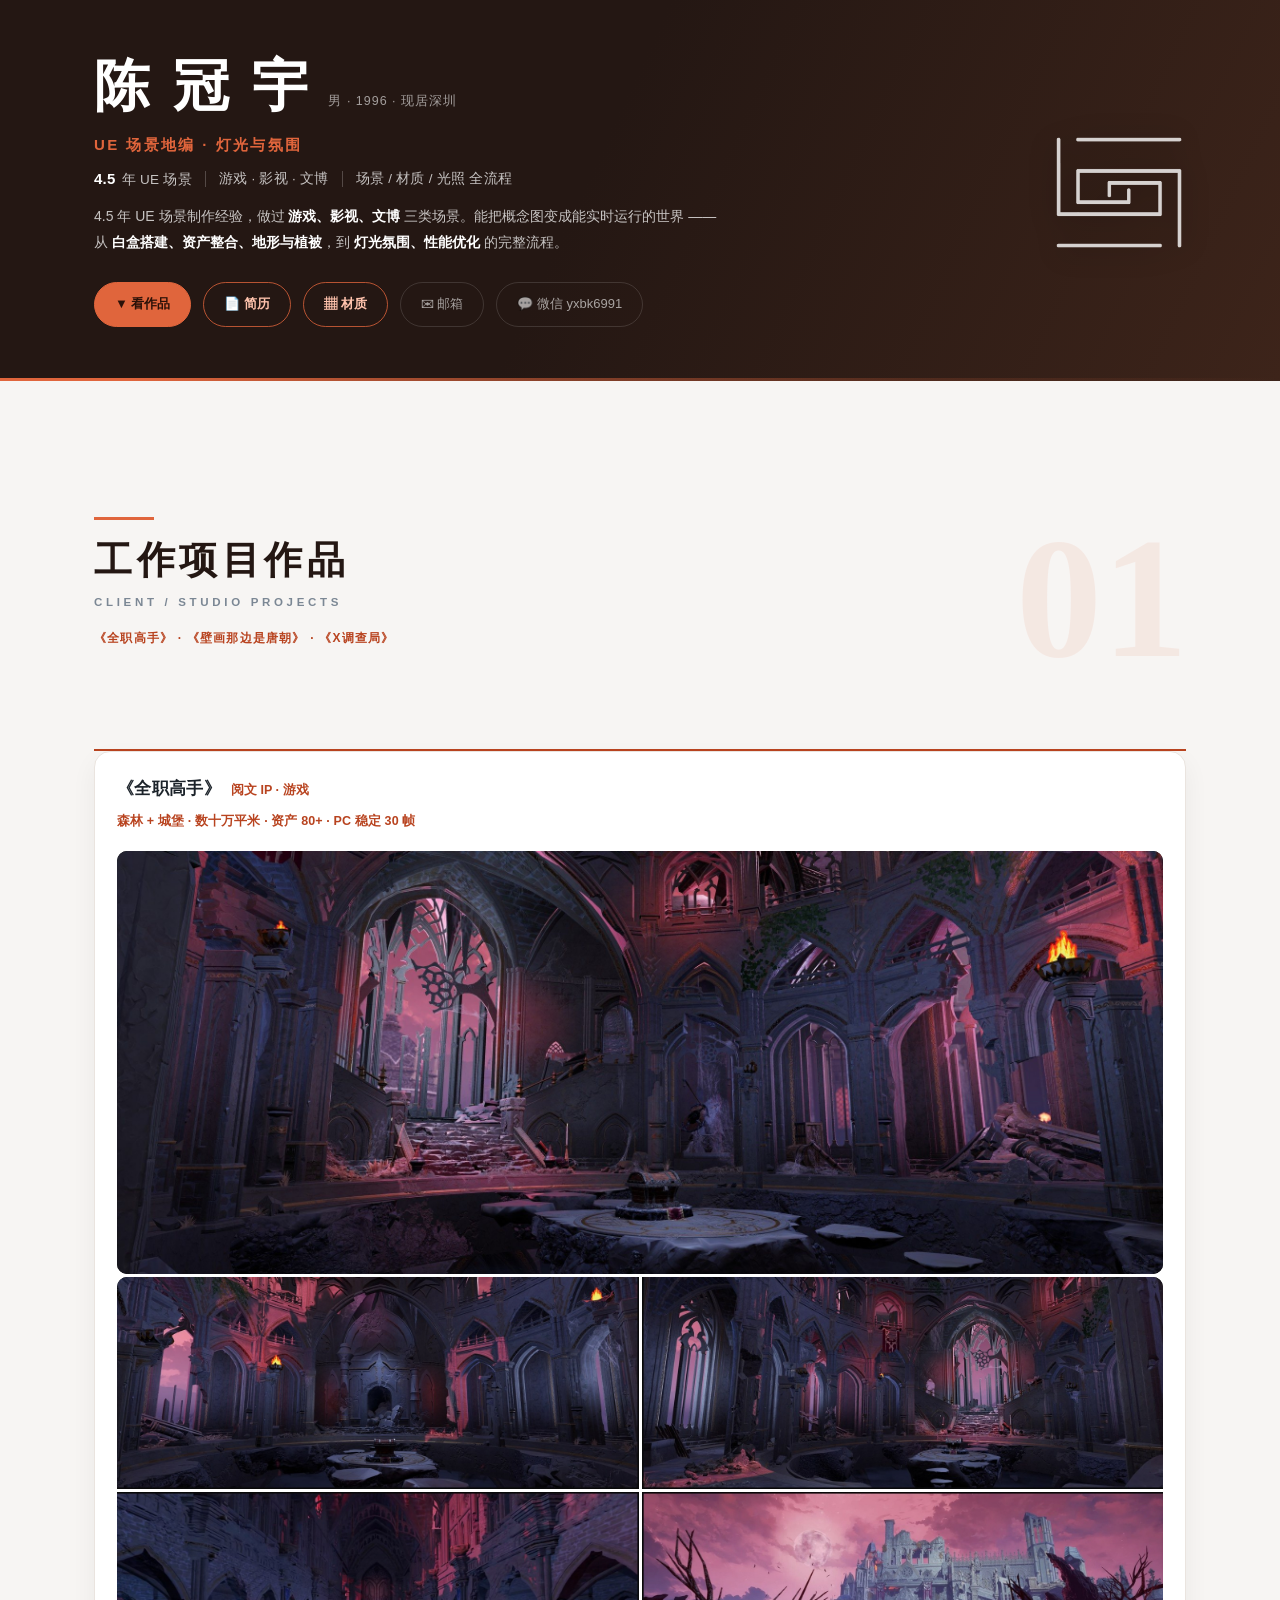
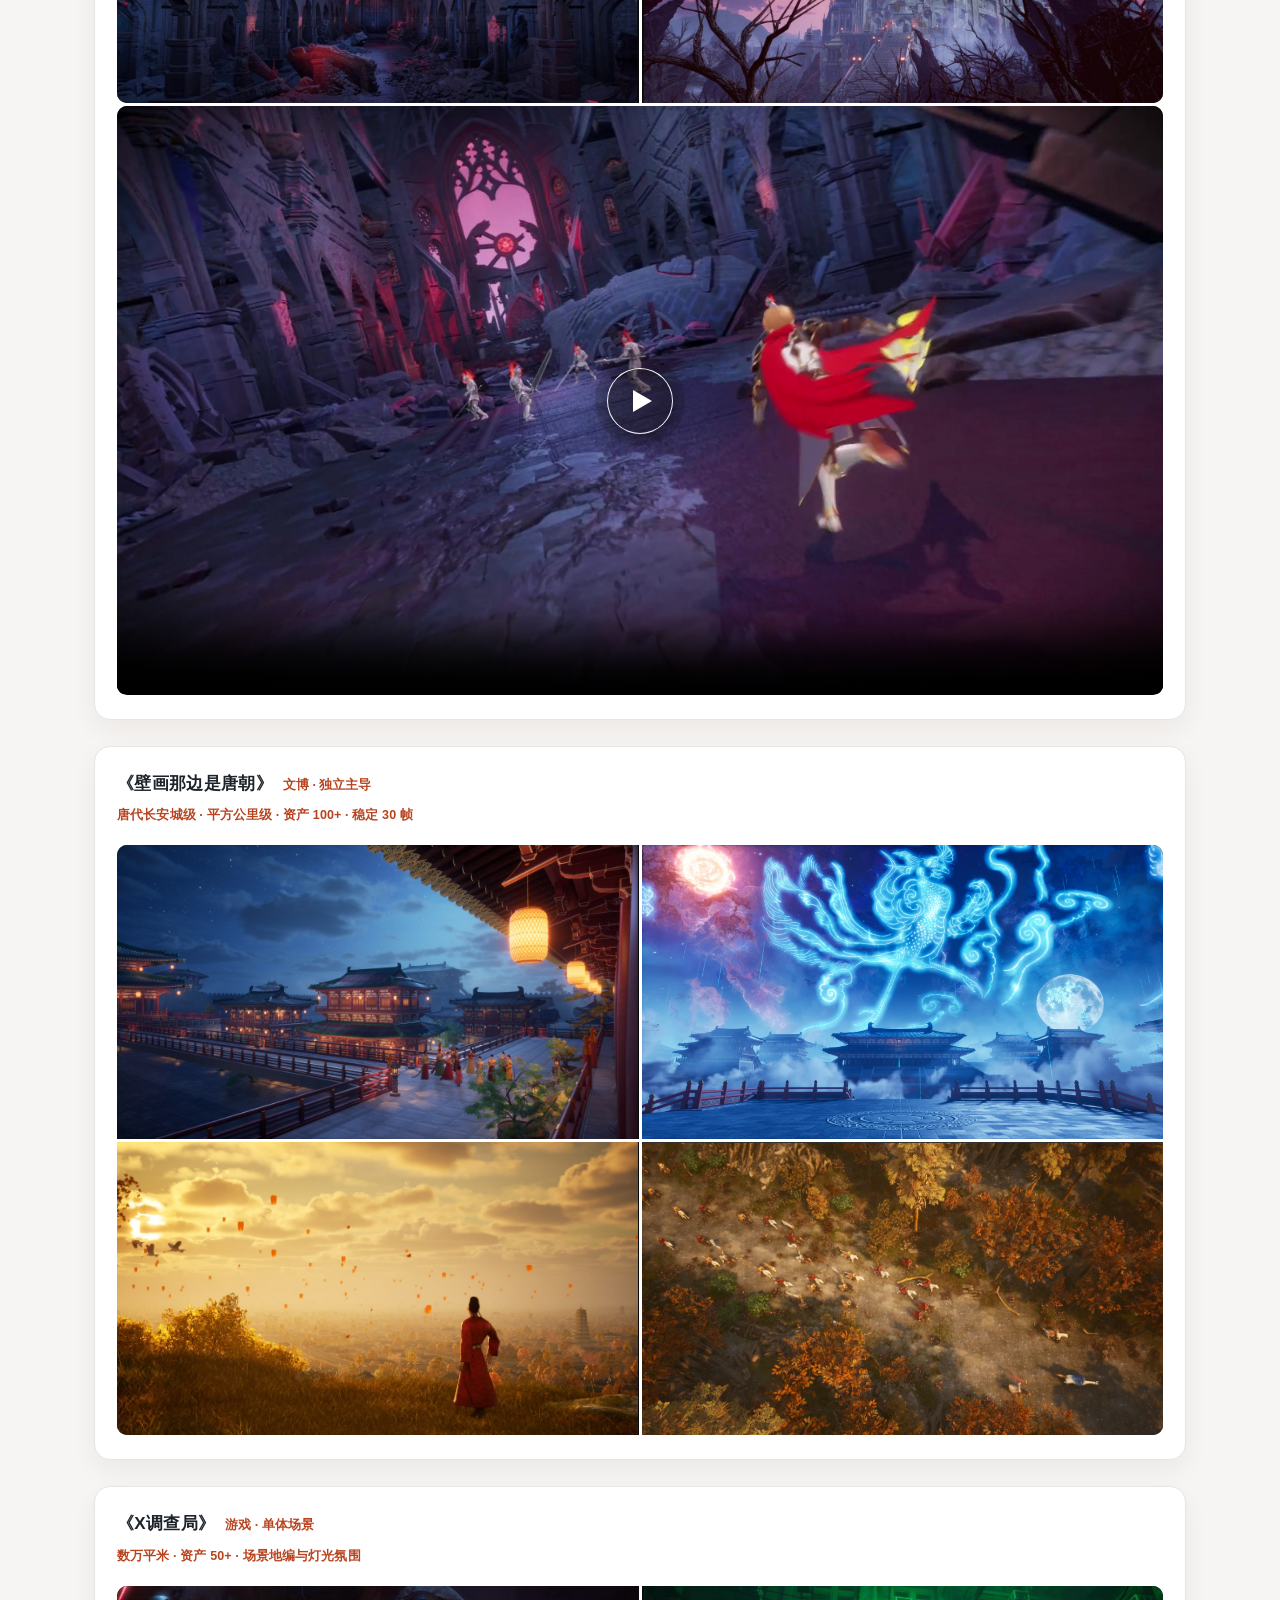
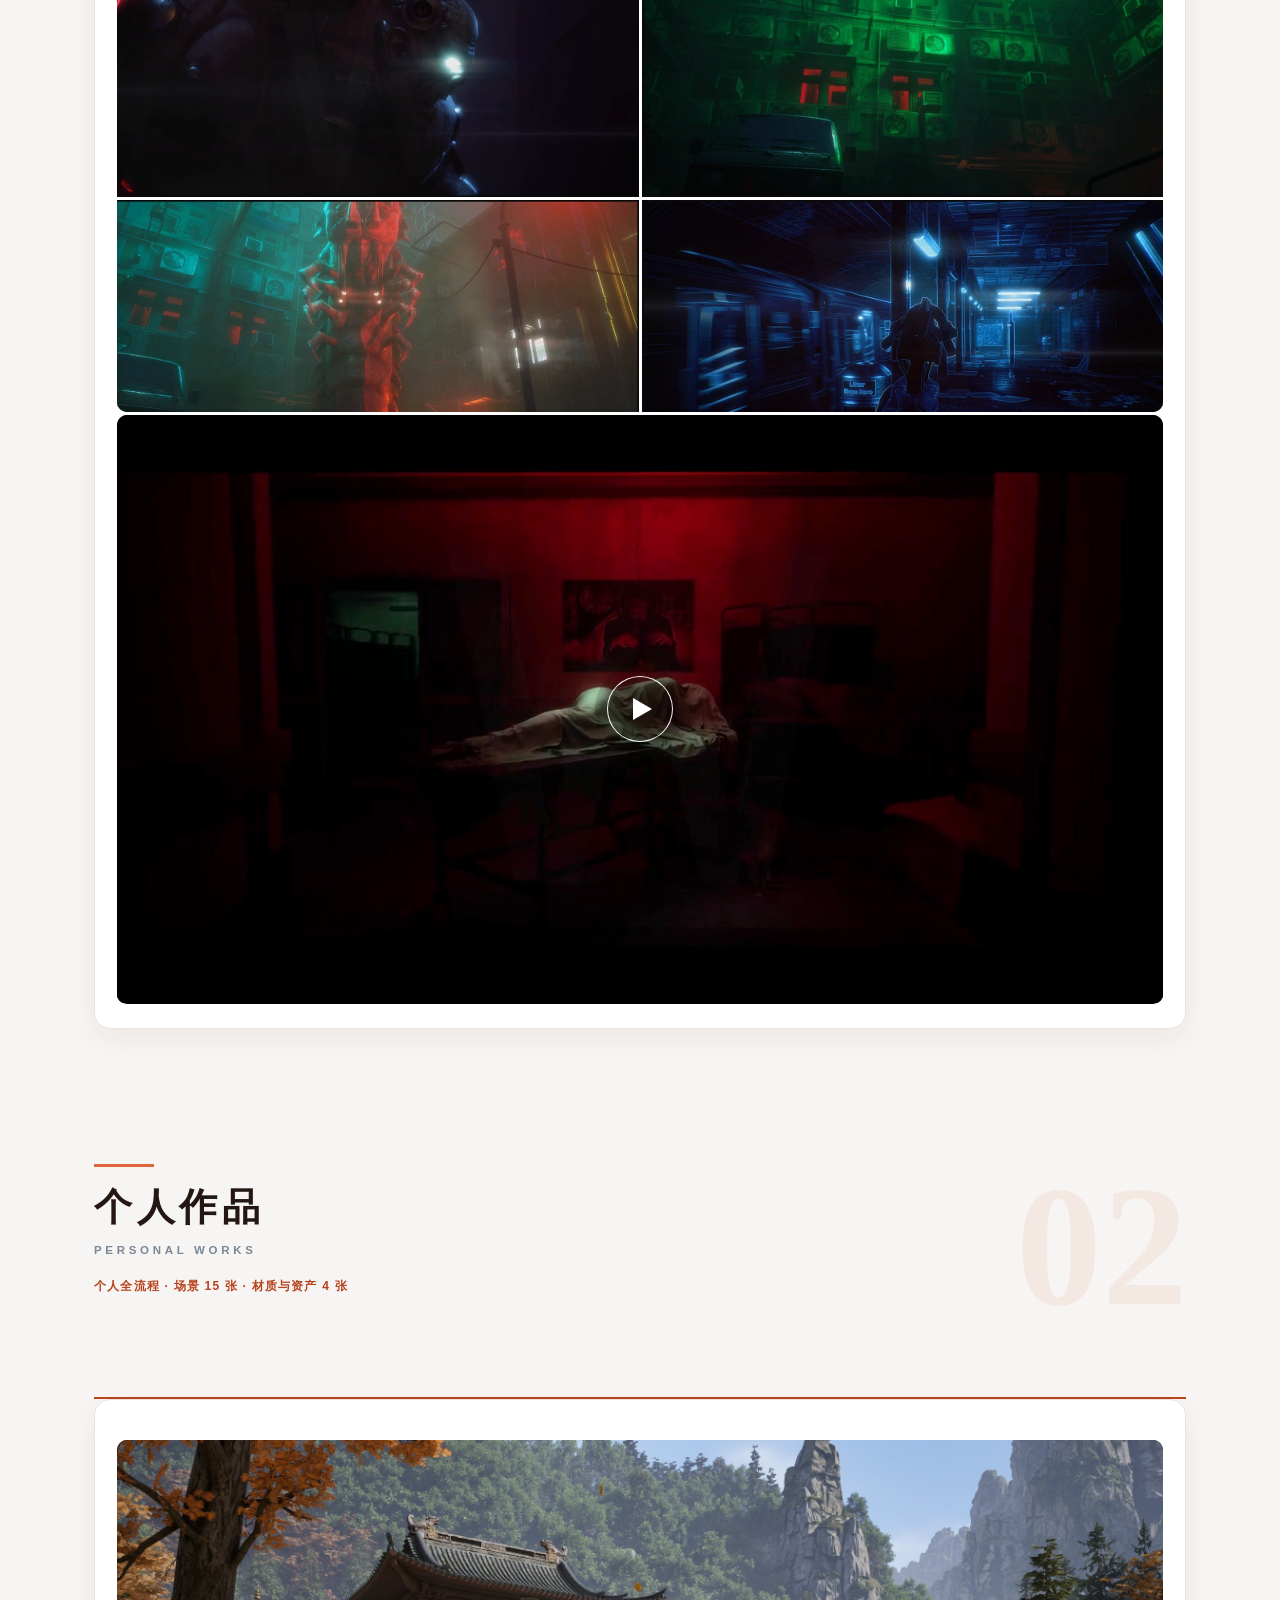
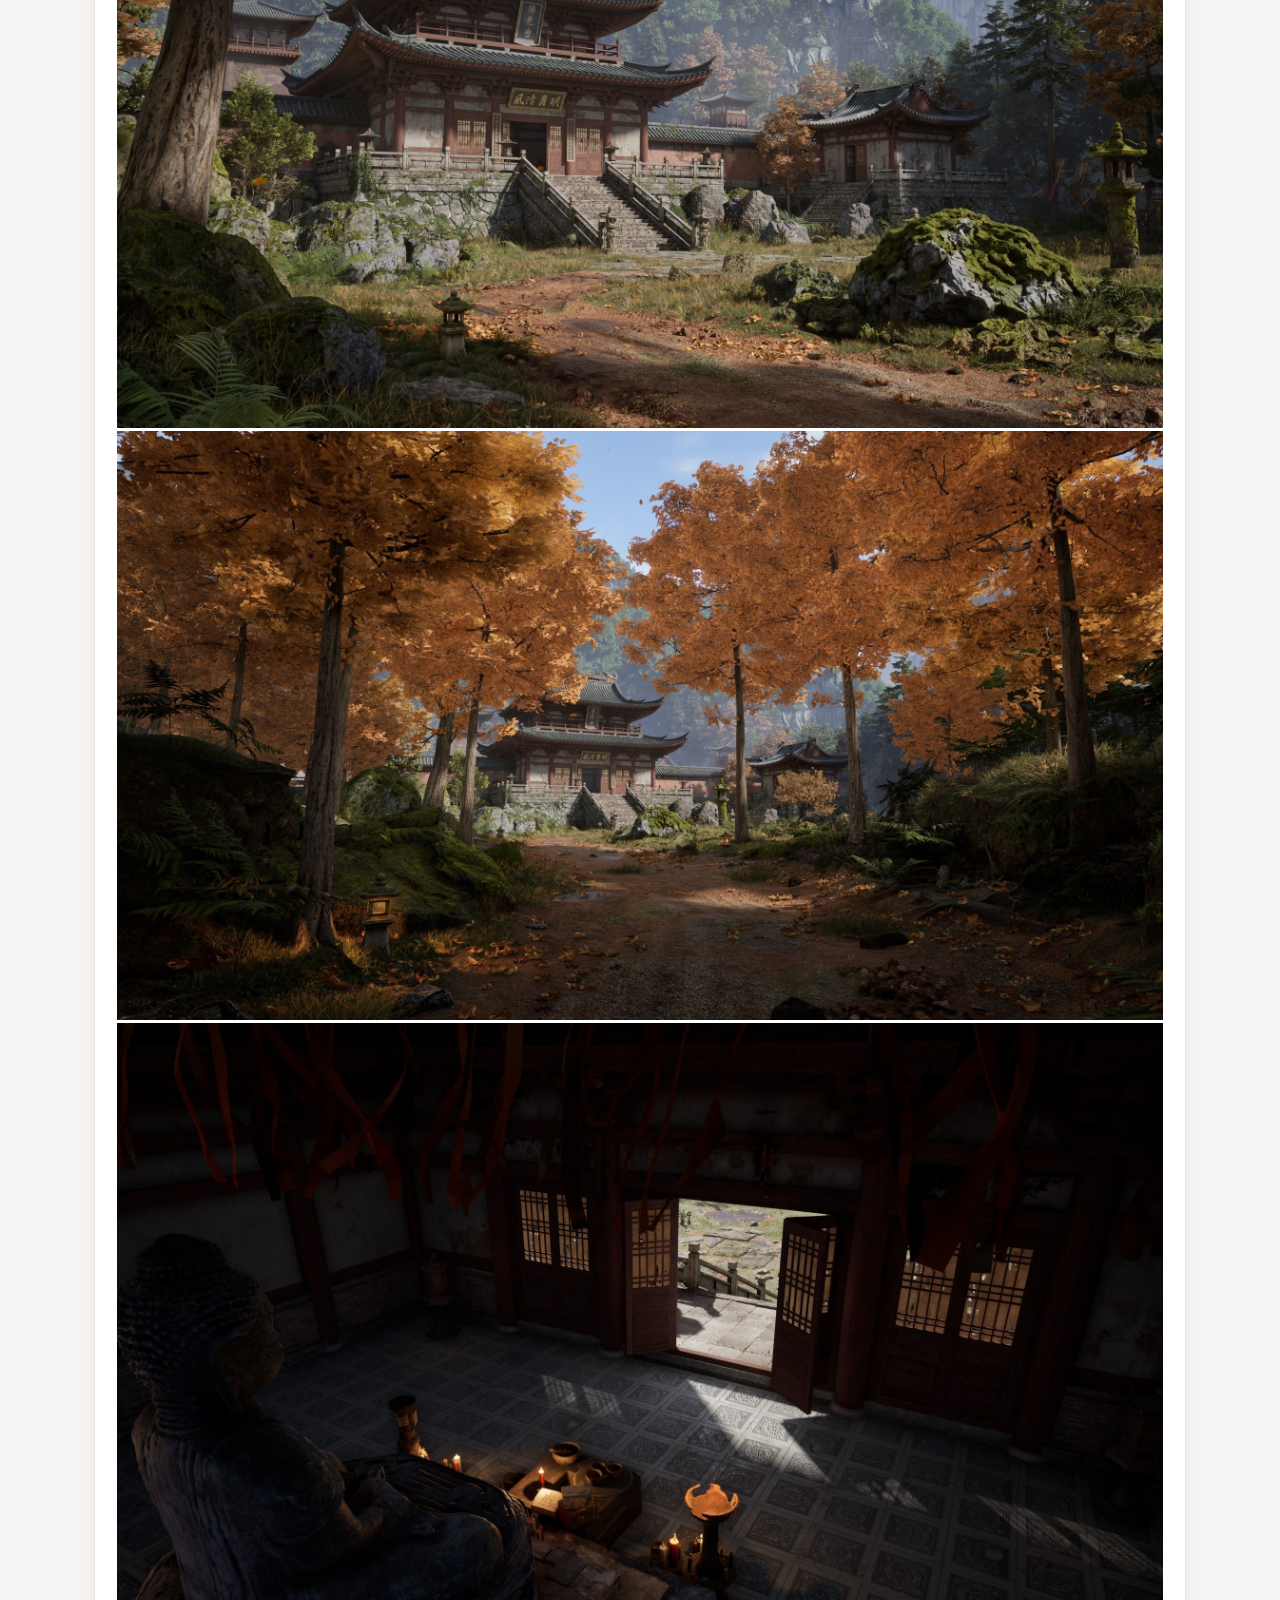
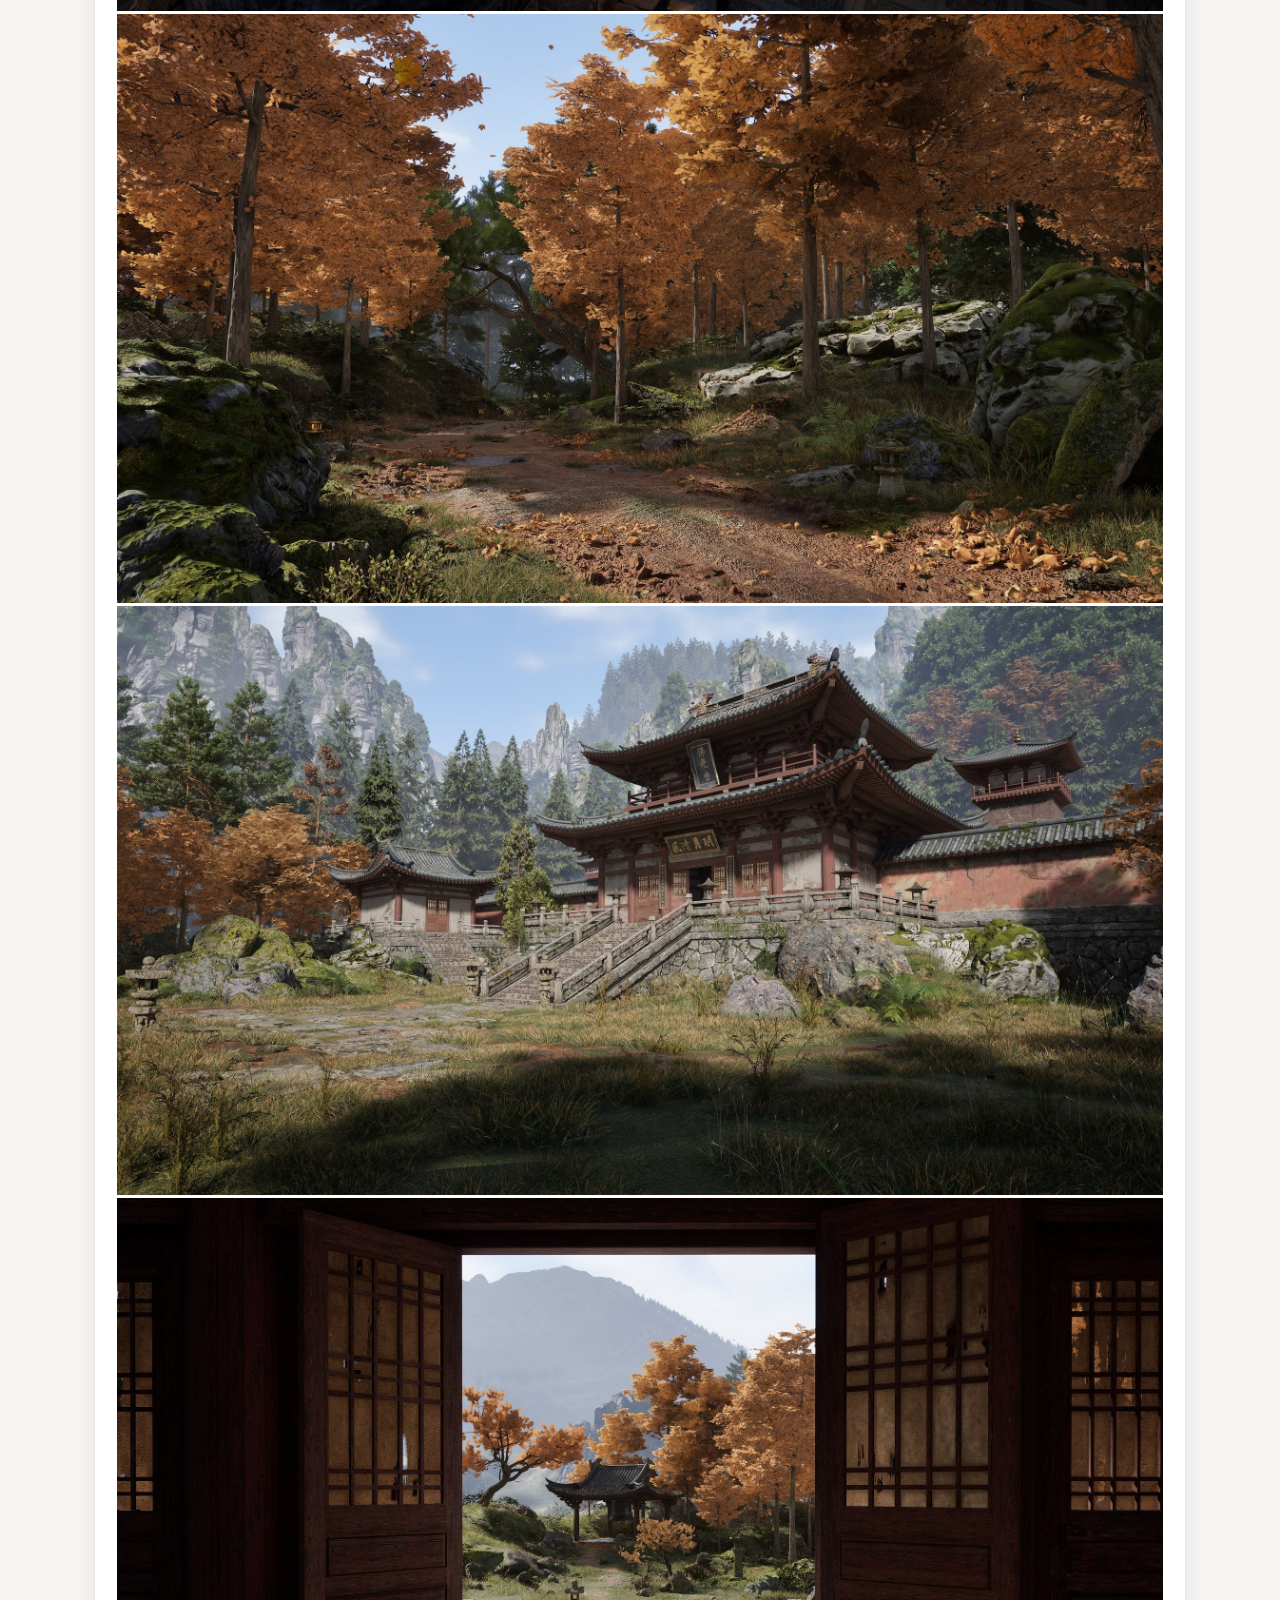
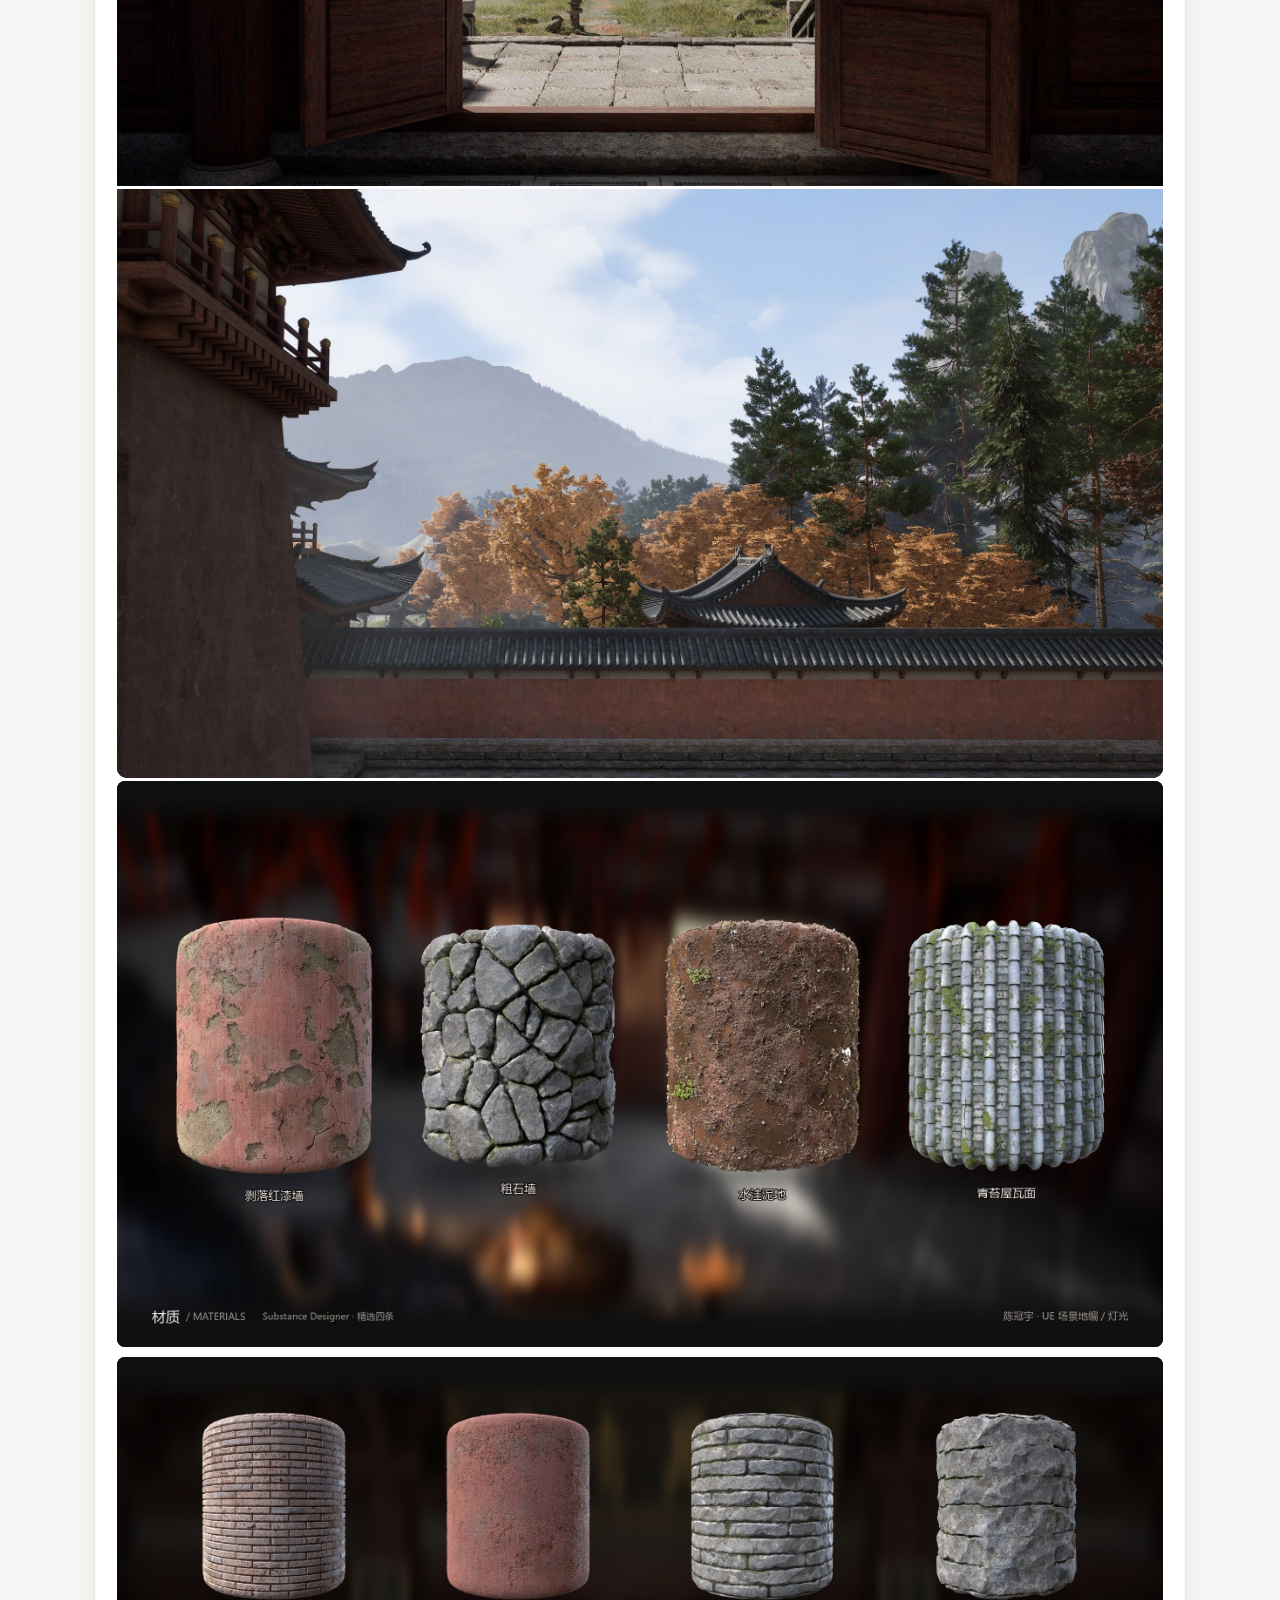
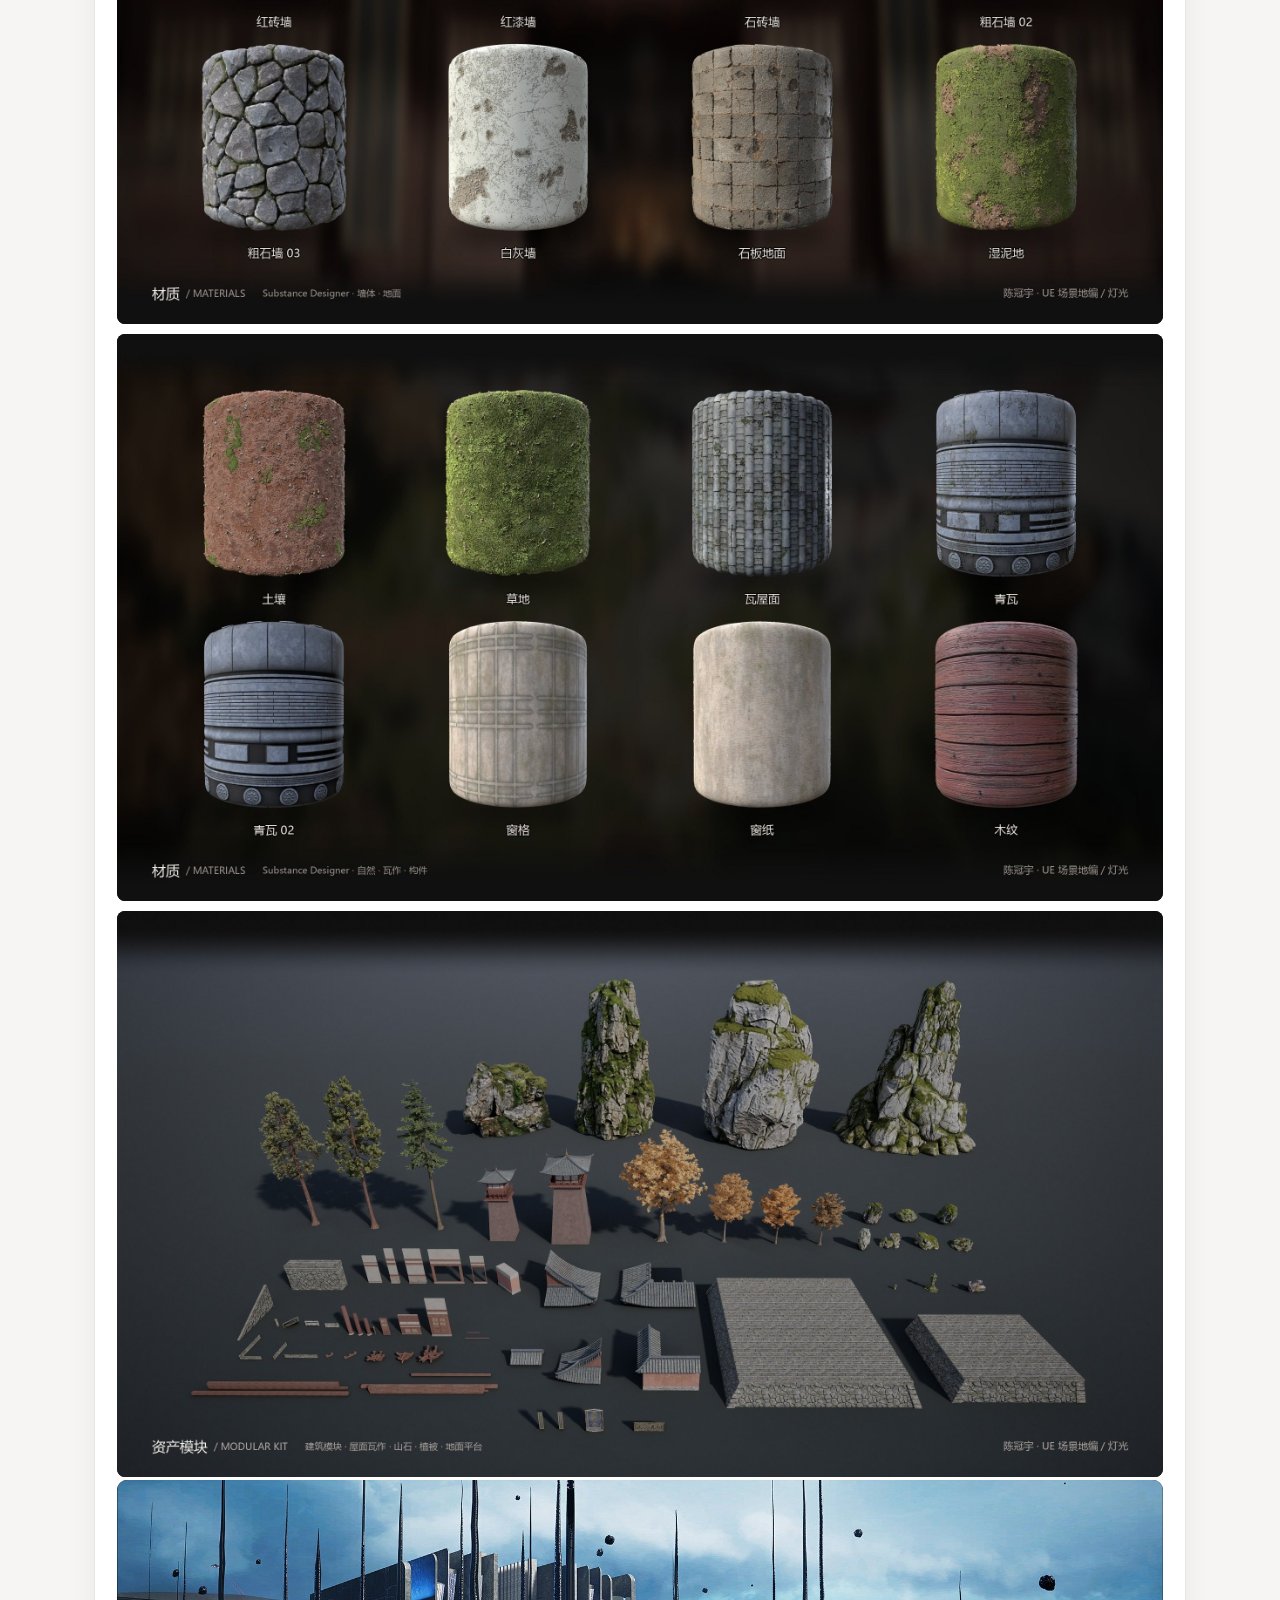
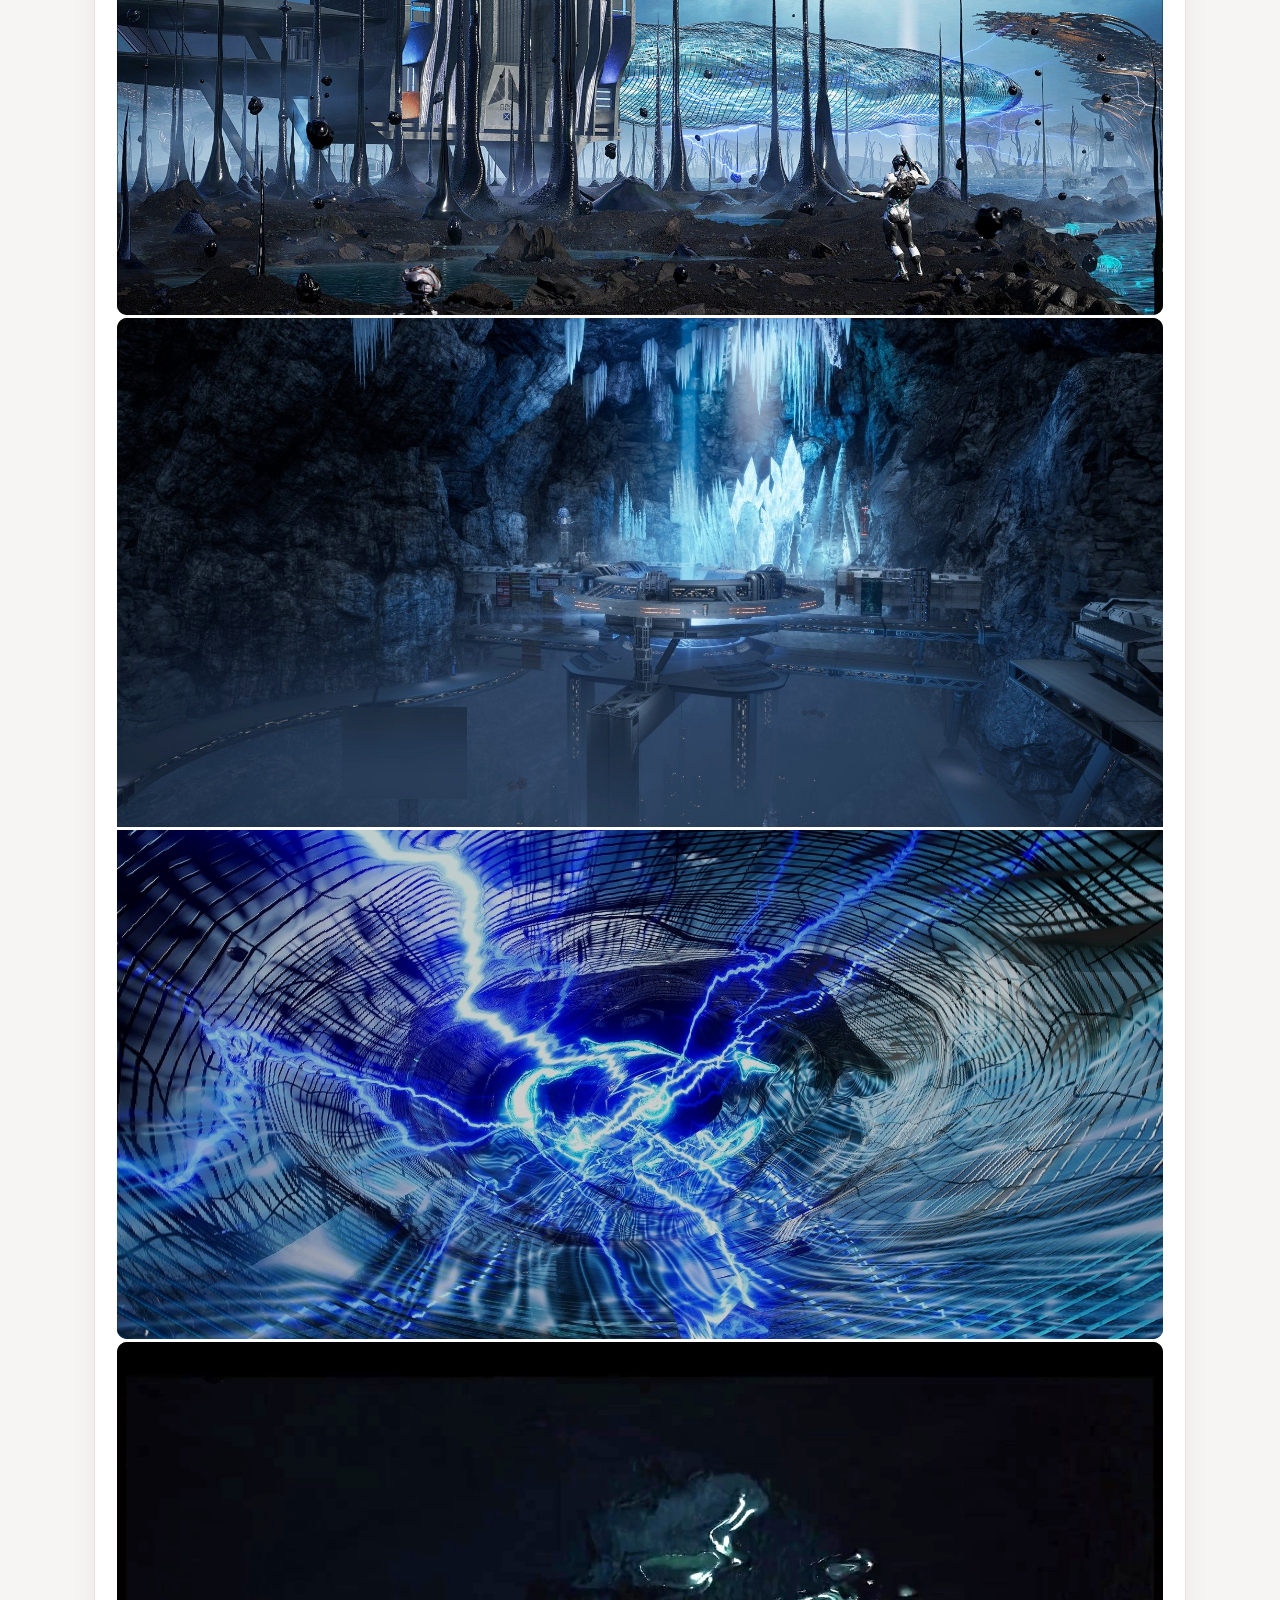
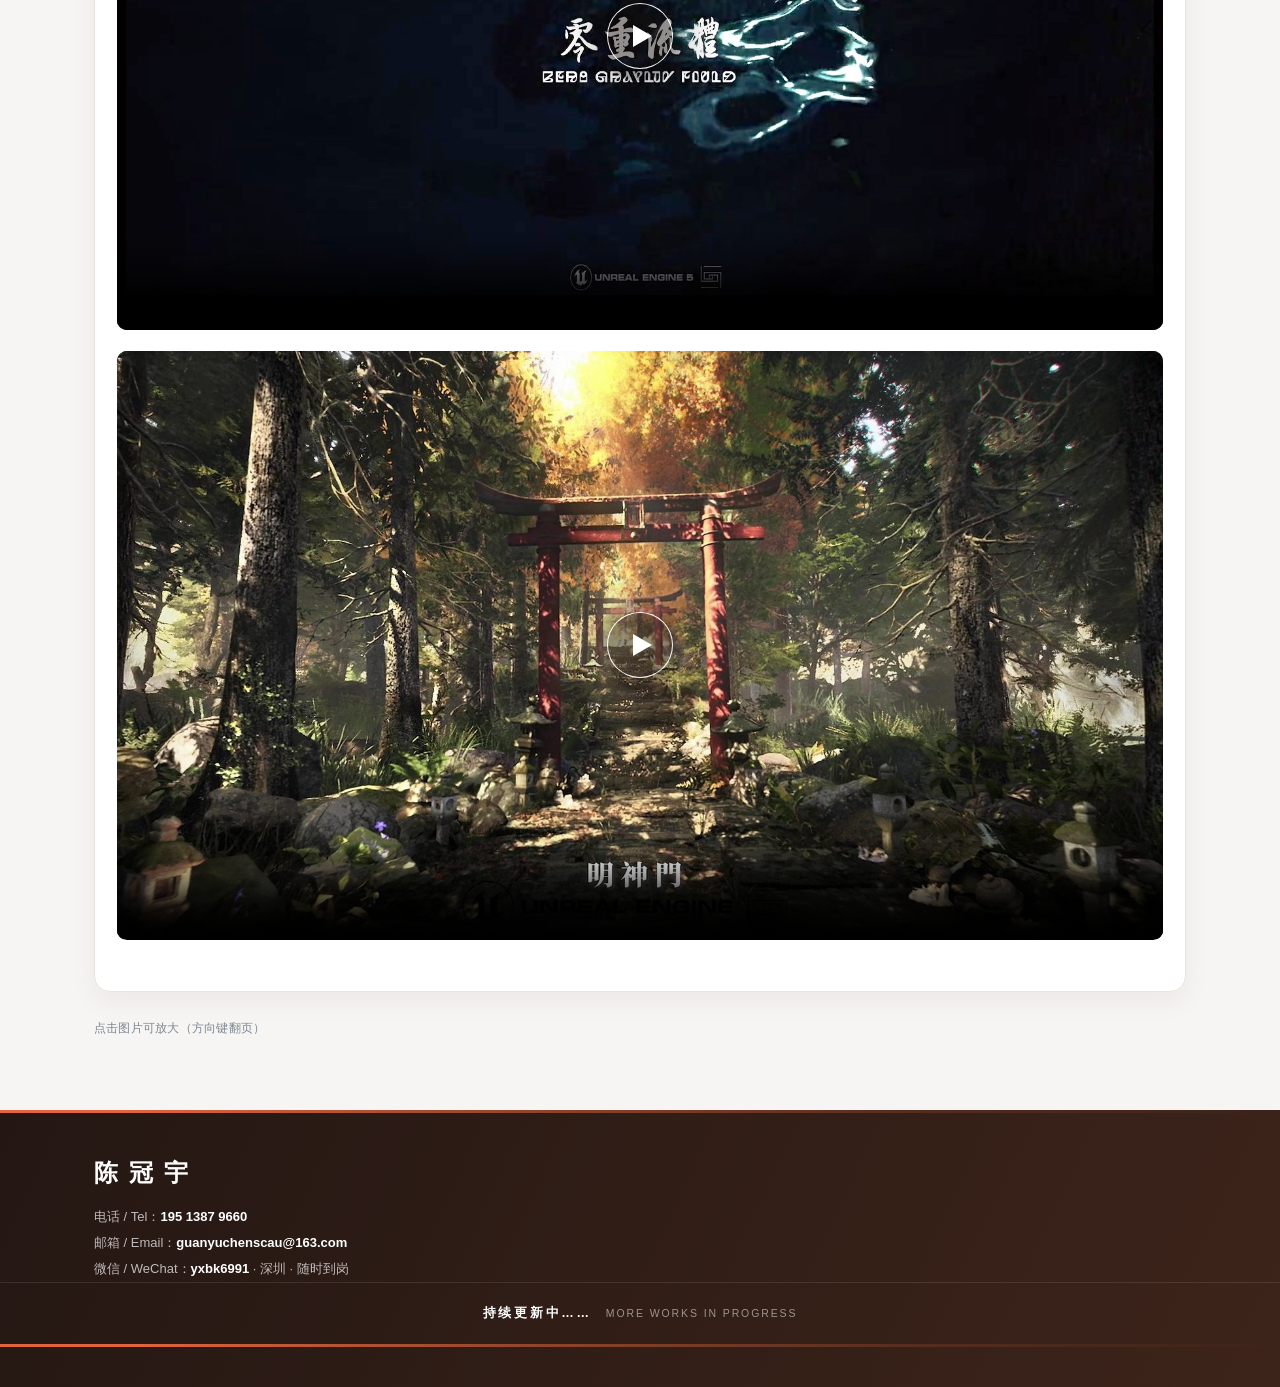
==== commit c85cc3cb: "加裂图自动重试（github.io 国内偶发中断）；20 张过大图片重压一档 12.5MB→10.3MB" ====
--- a/index.html
+++ b/index.html
@@ -457,6 +457,15 @@
     if (v.paused) { var pr = v.play(); if (pr && pr.catch) pr.catch(function(){}); }
   });
 });
+
+/* 裂图自动重试一次（github.io 国内偶发连接中断，浏览器失败后不会重试） */
+document.addEventListener('error', function(e){
+  var t = e.target;
+  if (!t || t.tagName !== 'IMG' || t.dataset.retried) return;
+  t.dataset.retried = '1';
+  var base = t.src.split('?')[0];
+  t.src = base + '?r=' + Date.now();
+}, true);
 </script>
 </body>
 </html>
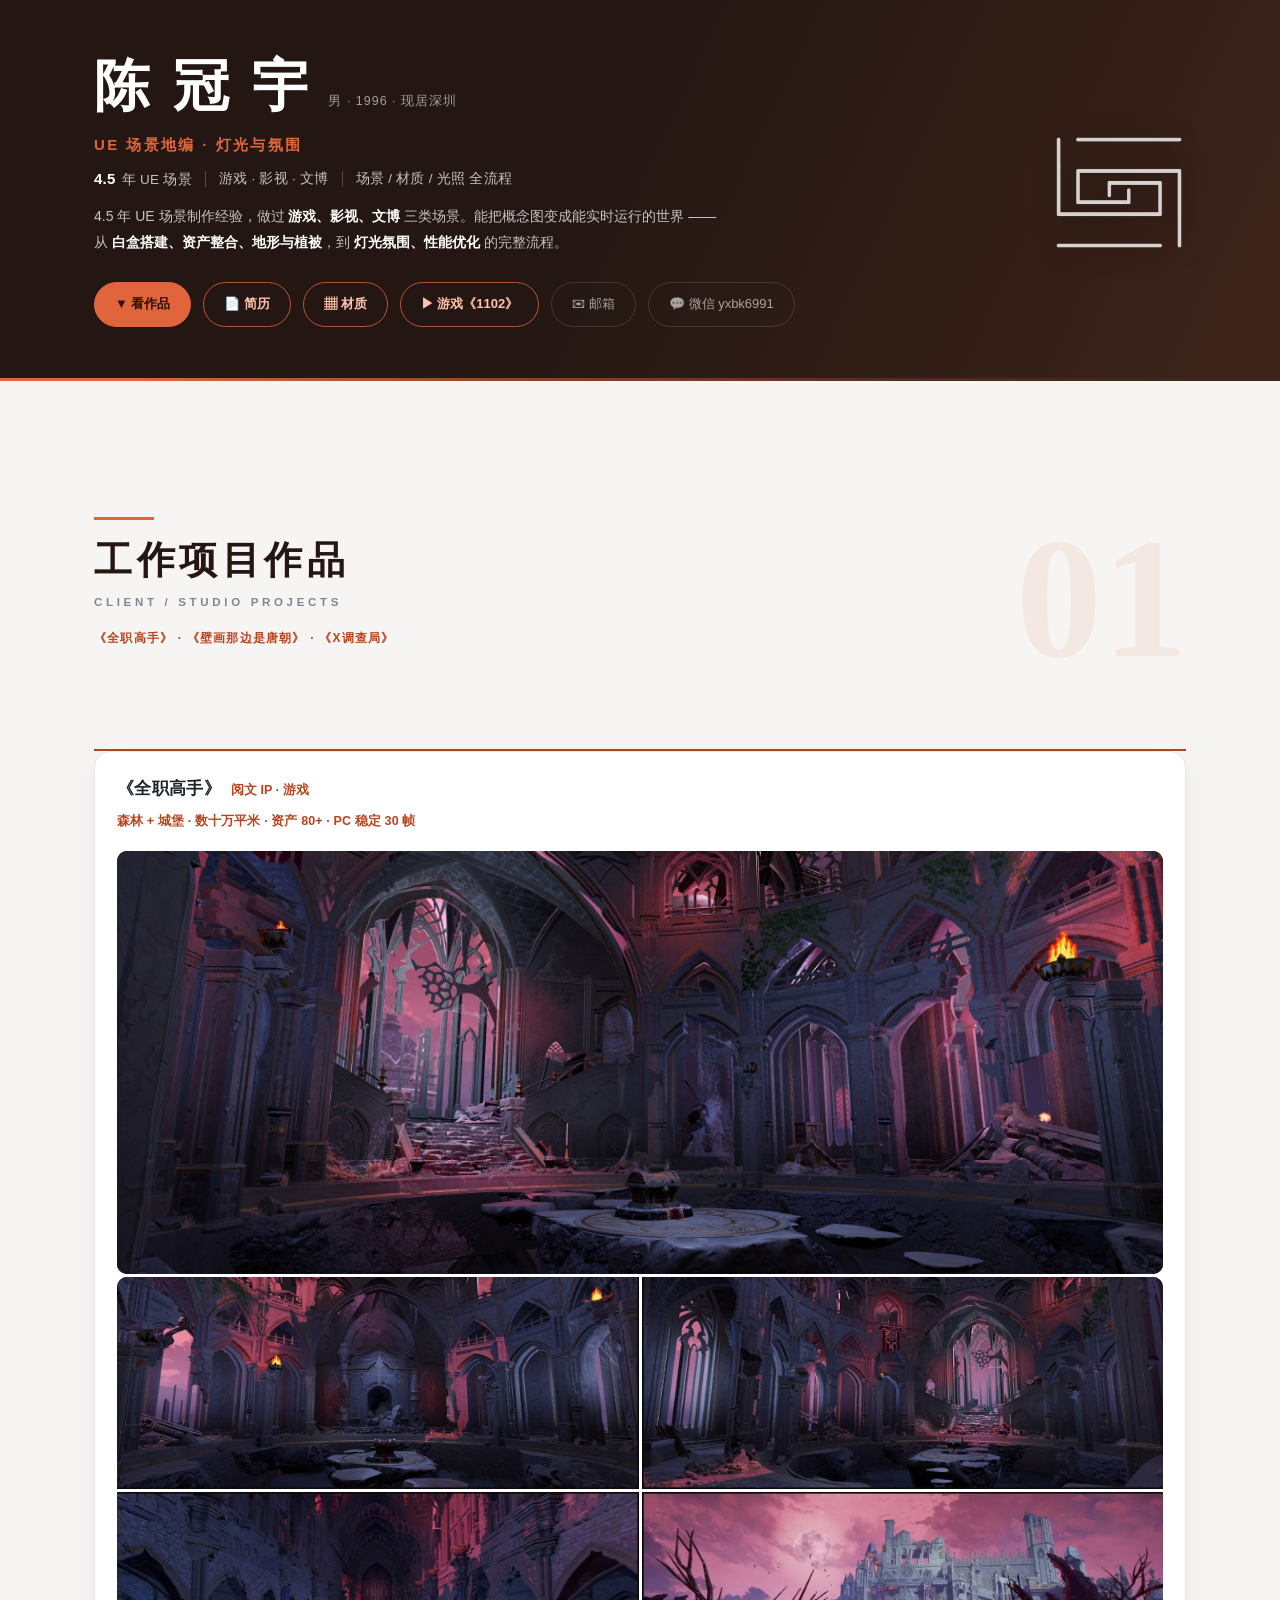
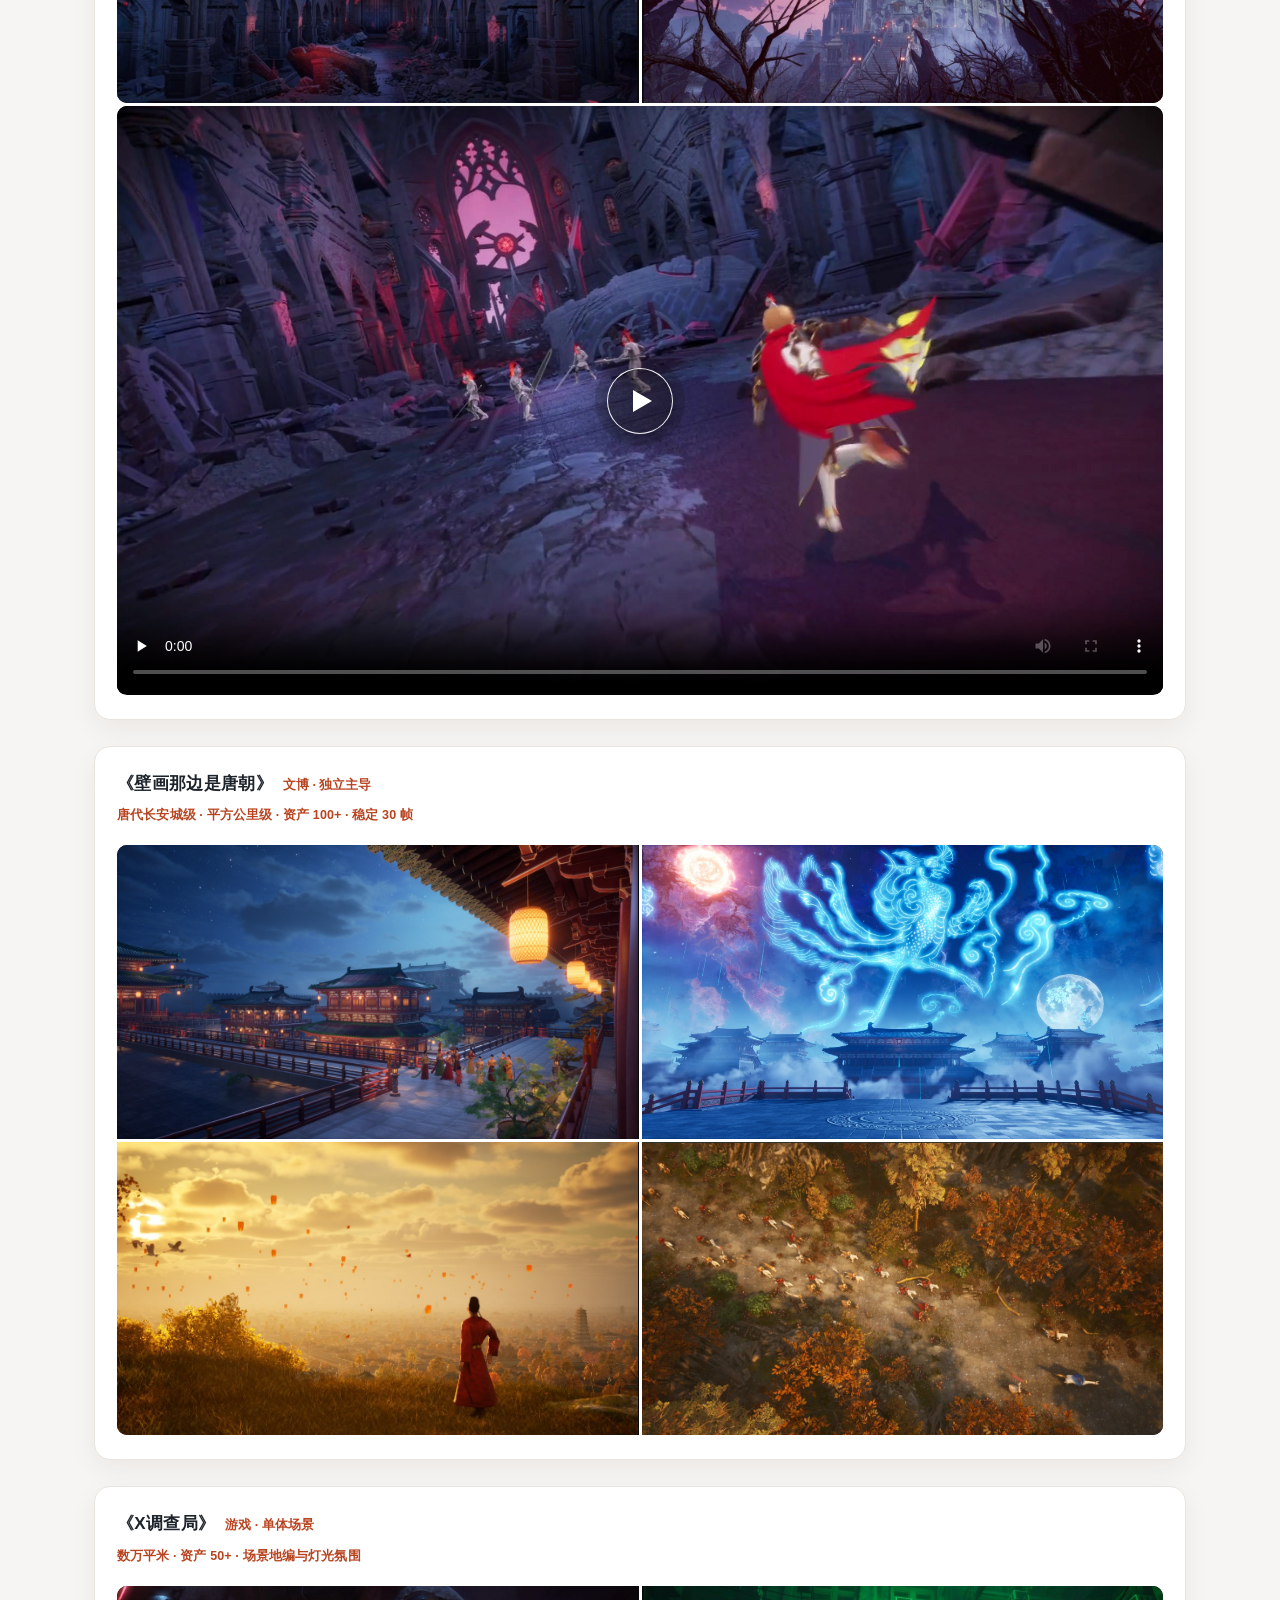
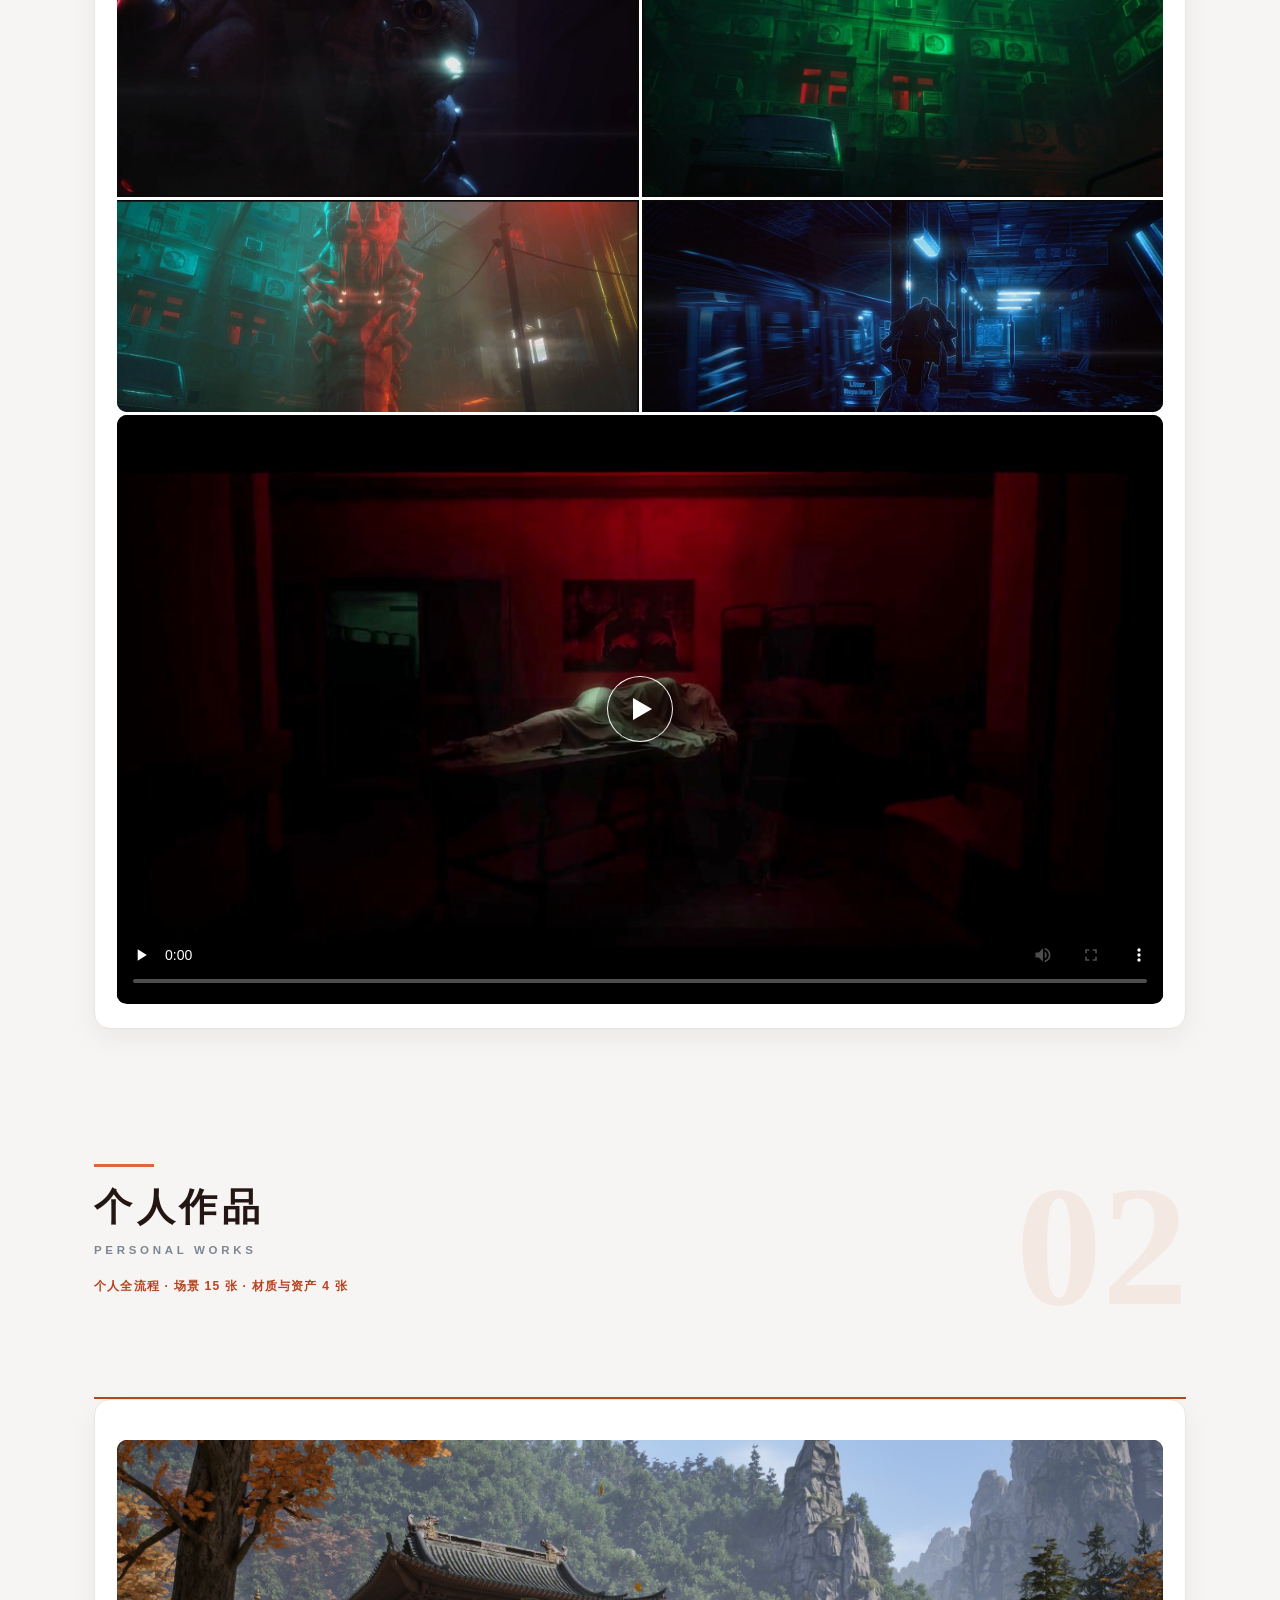
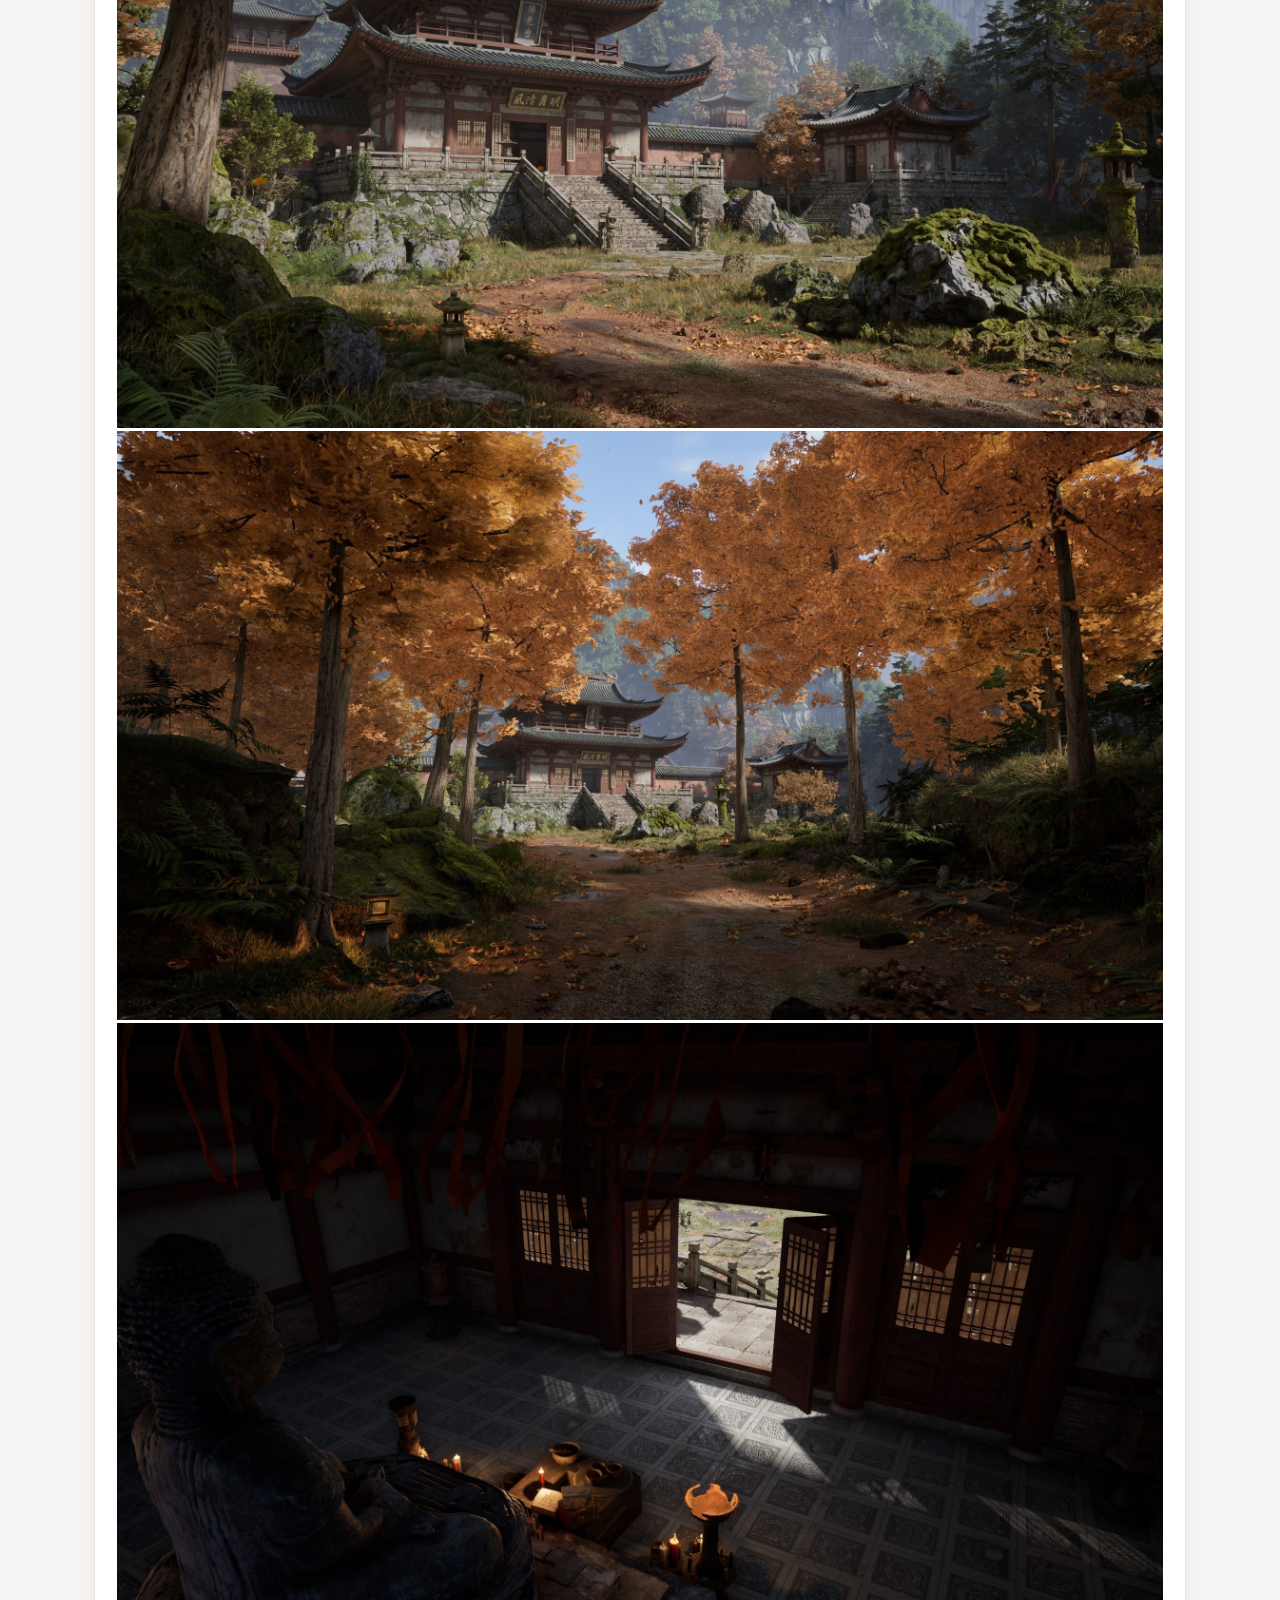
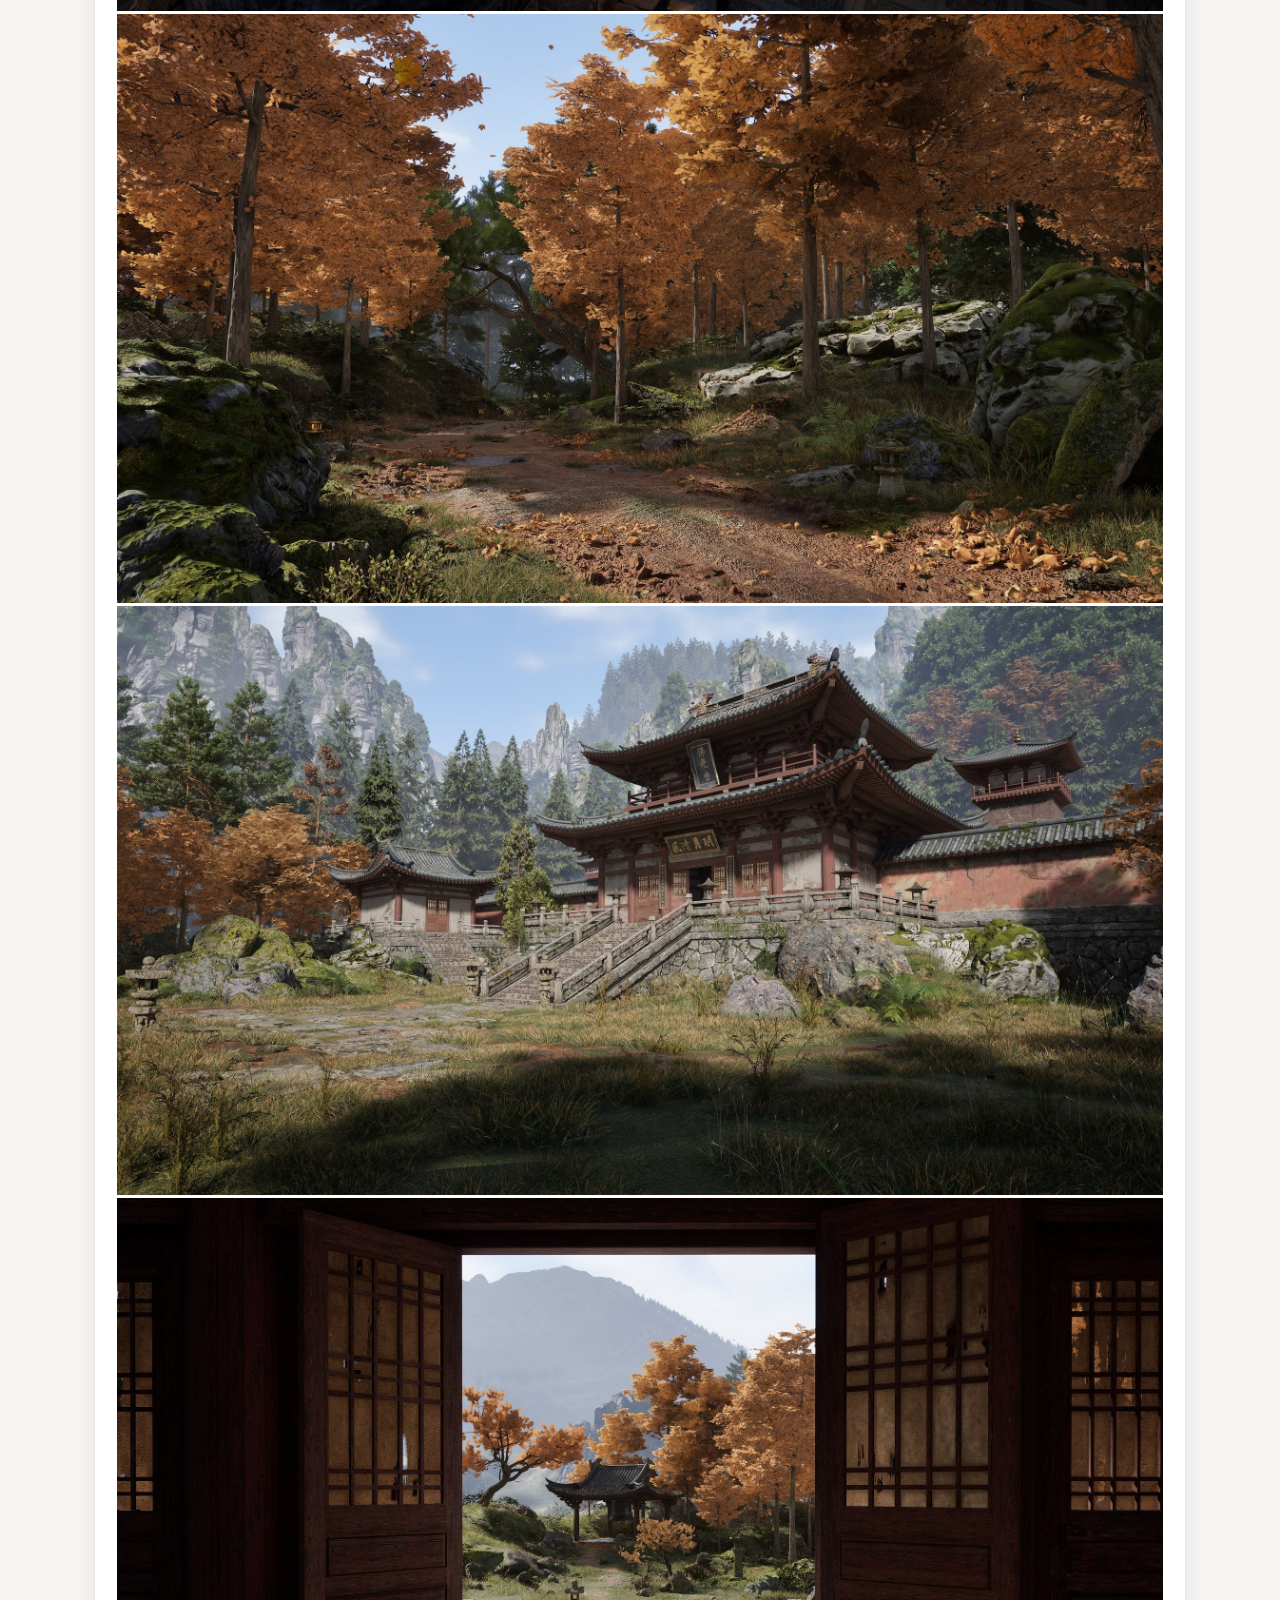
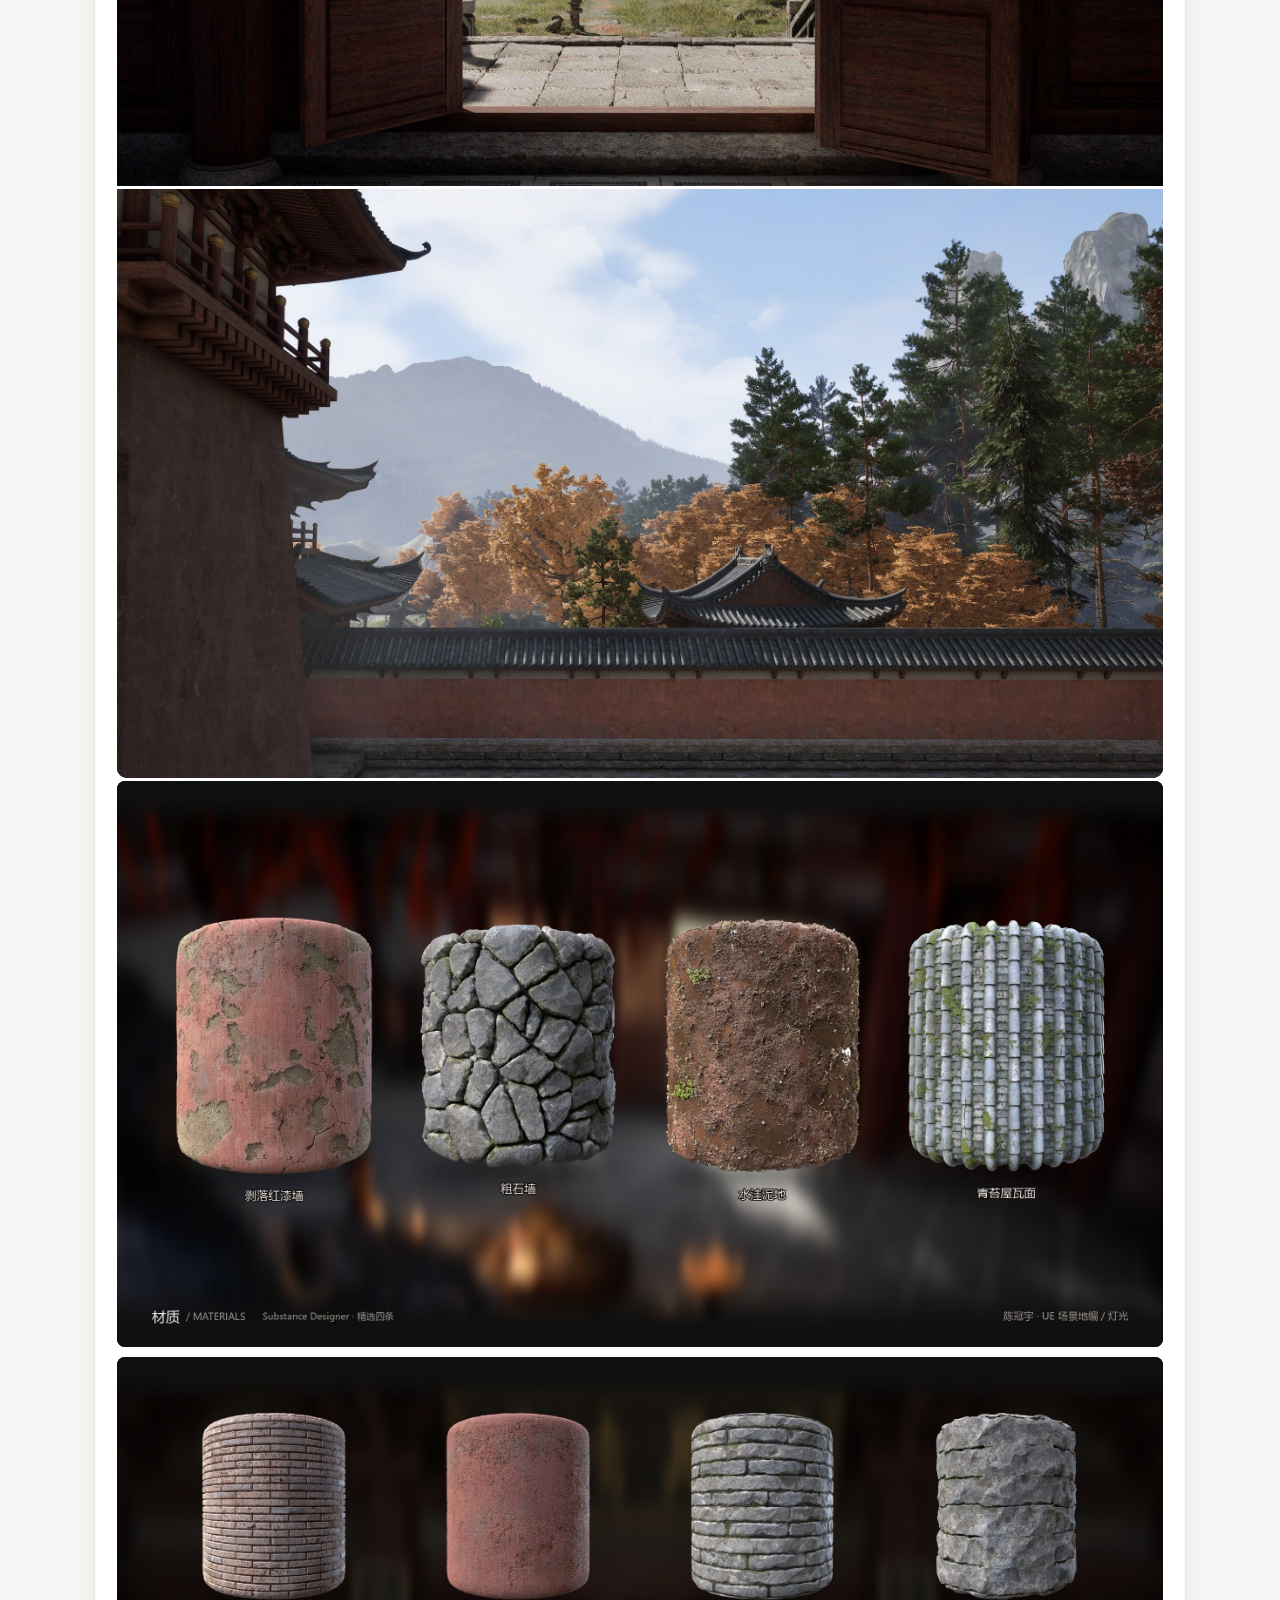
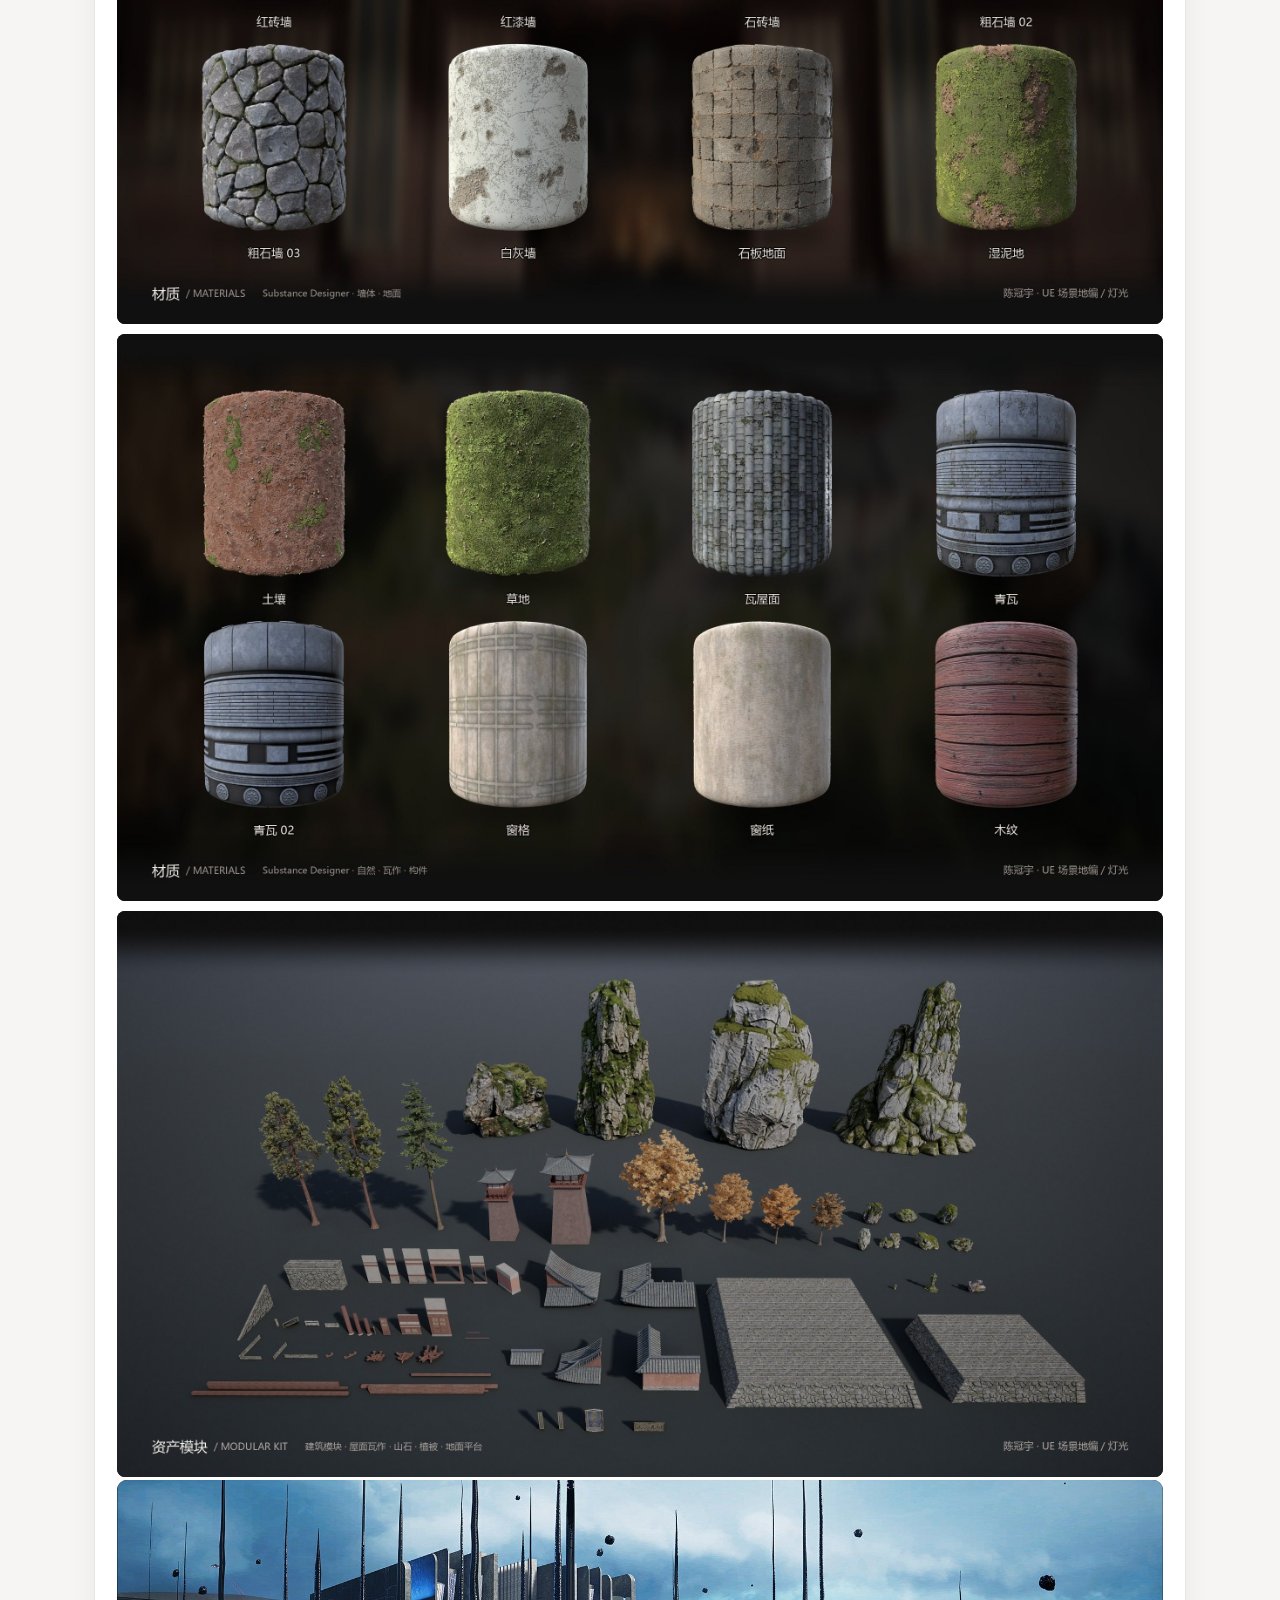
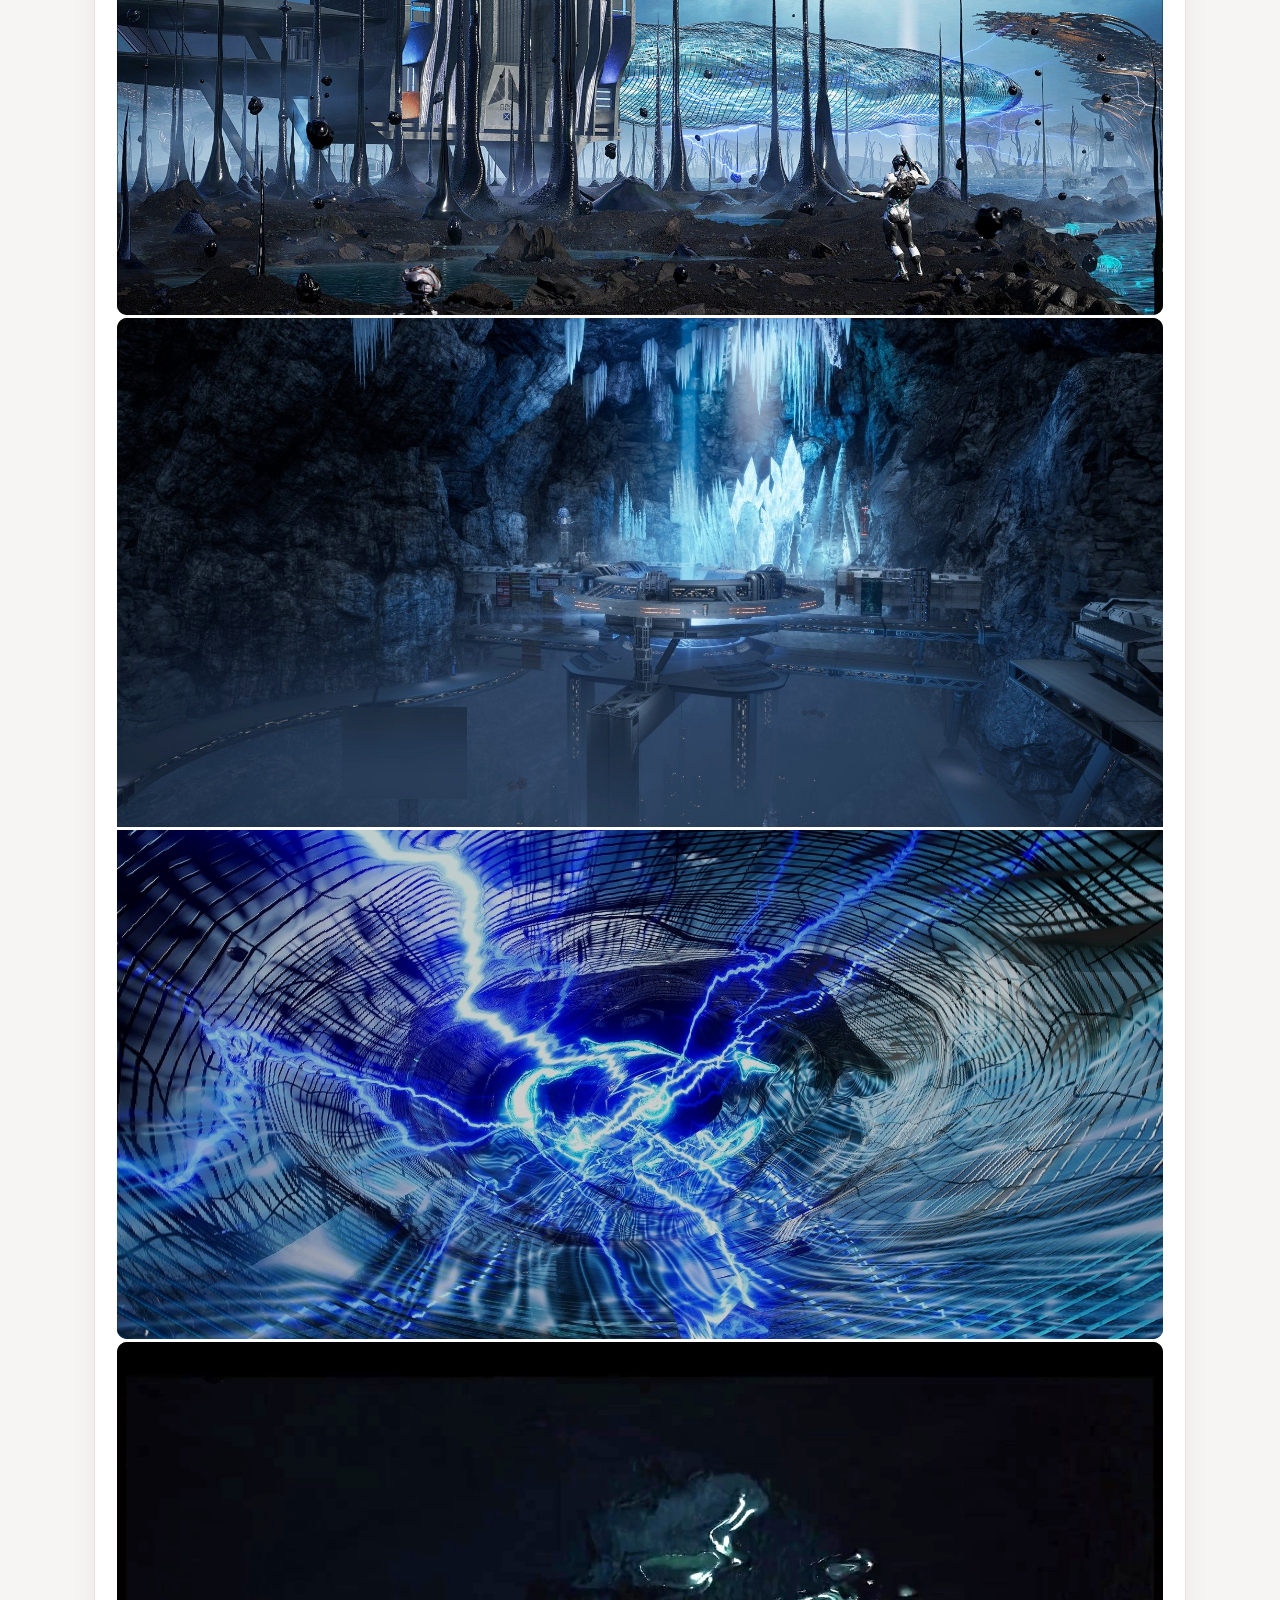
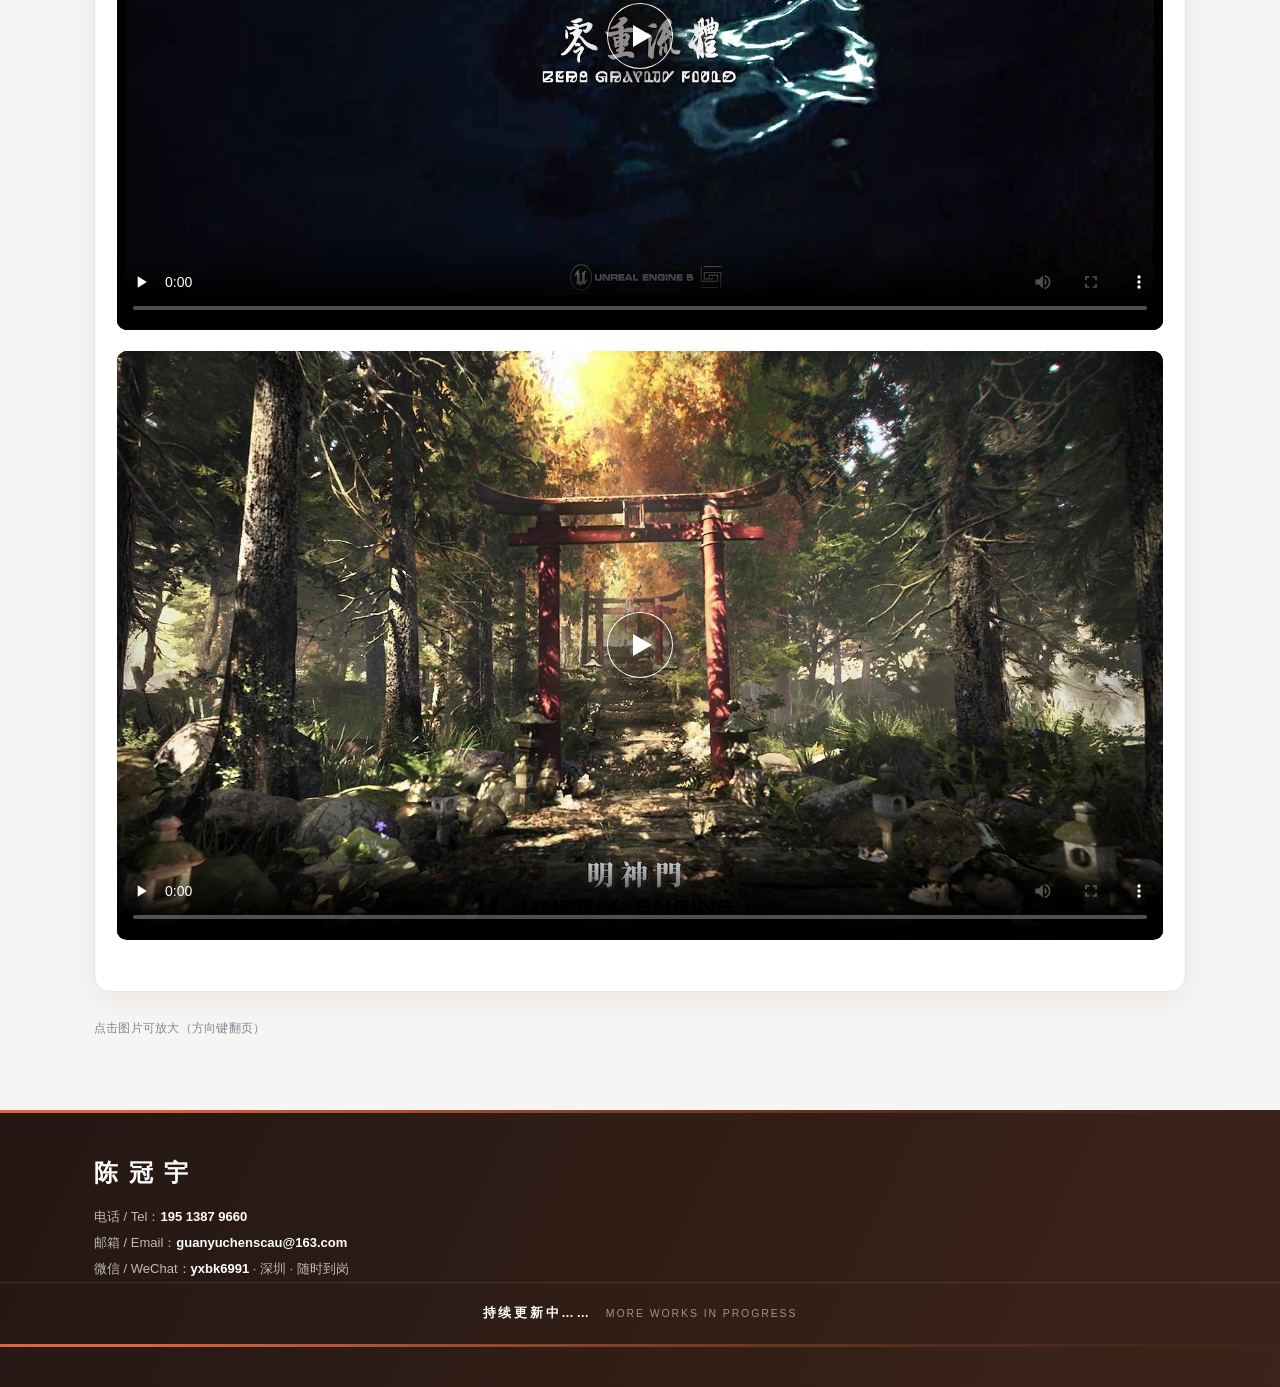
==== commit cdc731c8: "新增游戏《1102》下载页 + 作品集入口" ====
--- a/index.html
+++ b/index.html
@@ -244,6 +244,7 @@
         <a class="btn nav solid" href="#works">▼ 看作品</a>
         <a class="btn nav" href="resume/">📄 简历</a>
         <a class="btn nav" href="materials/">▦ 材质</a>
+        <a class="btn nav" href="game/">▶ 游戏《1102》</a>
         <a class="btn ghost" href="mailto:guanyuchenscau@163.com">✉ 邮箱</a>
         <span class="btn ghost">💬 微信 yxbk6991</span>
       </div>
